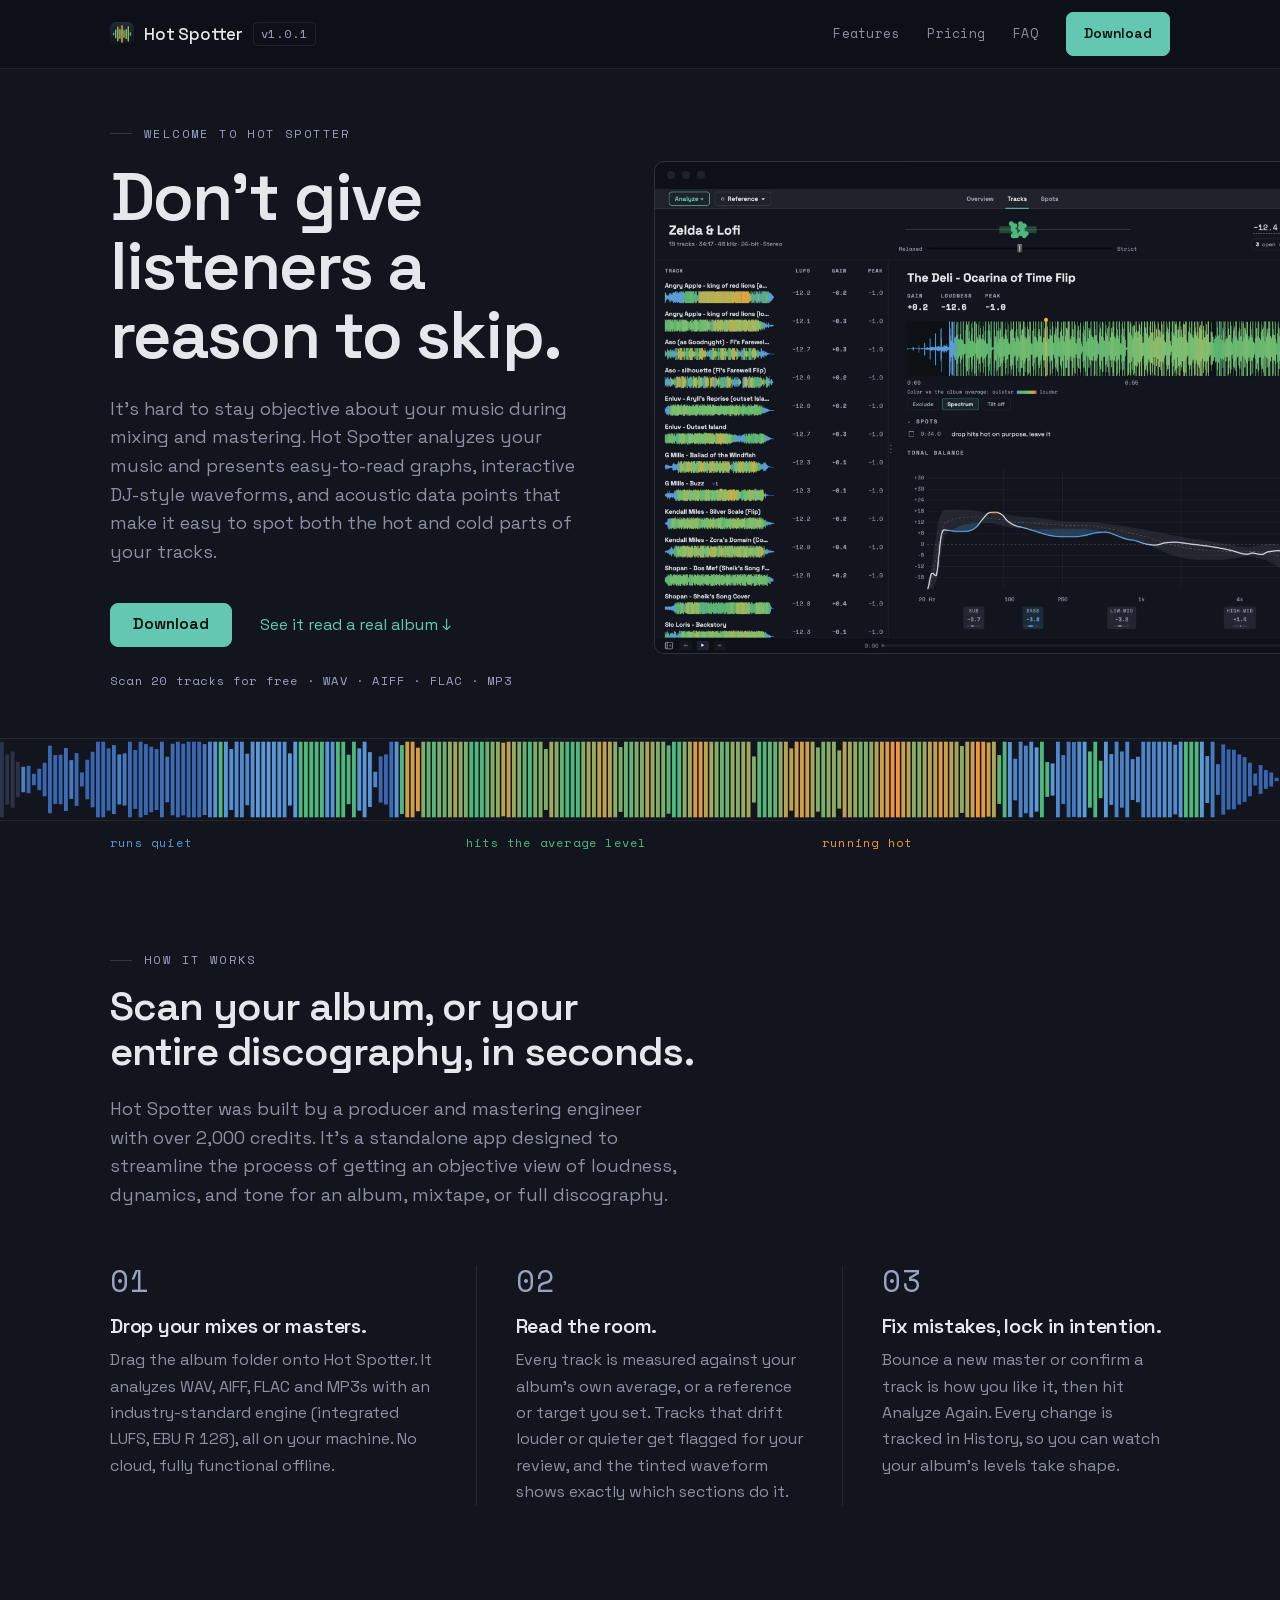
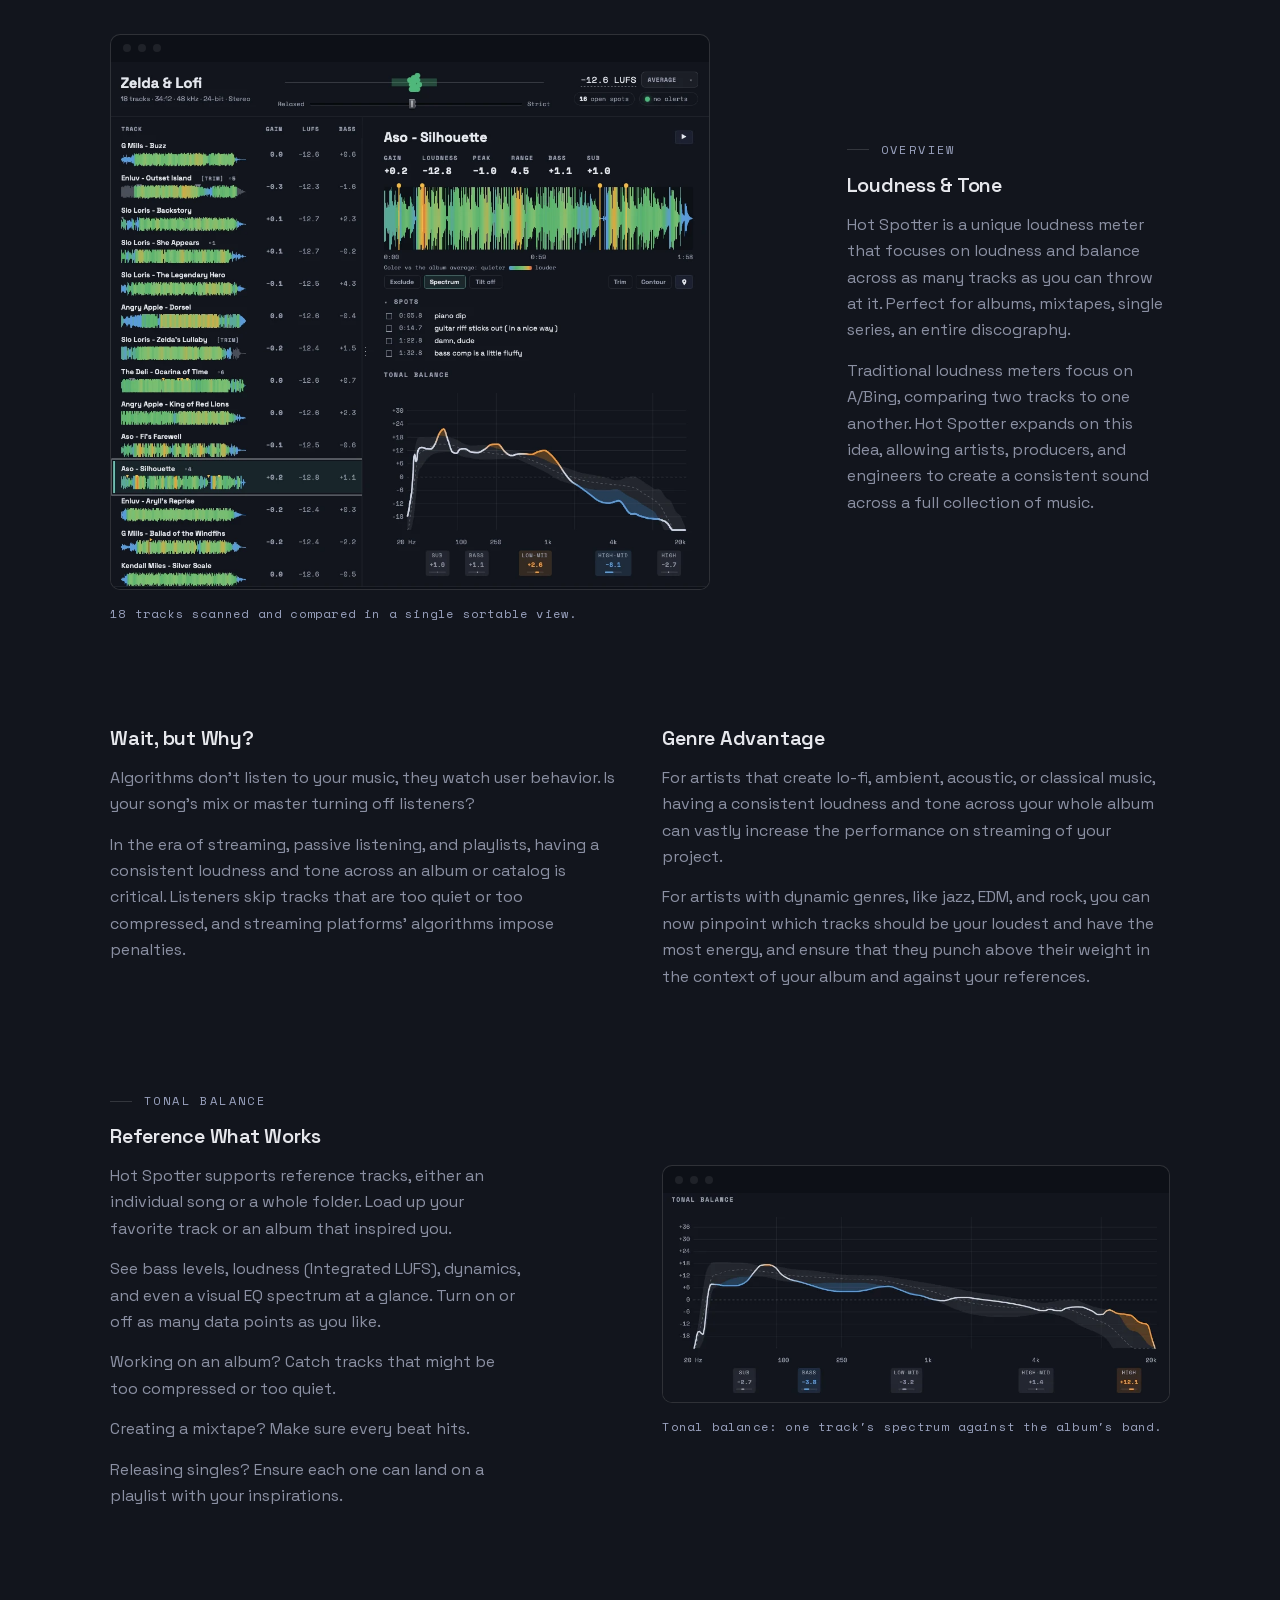
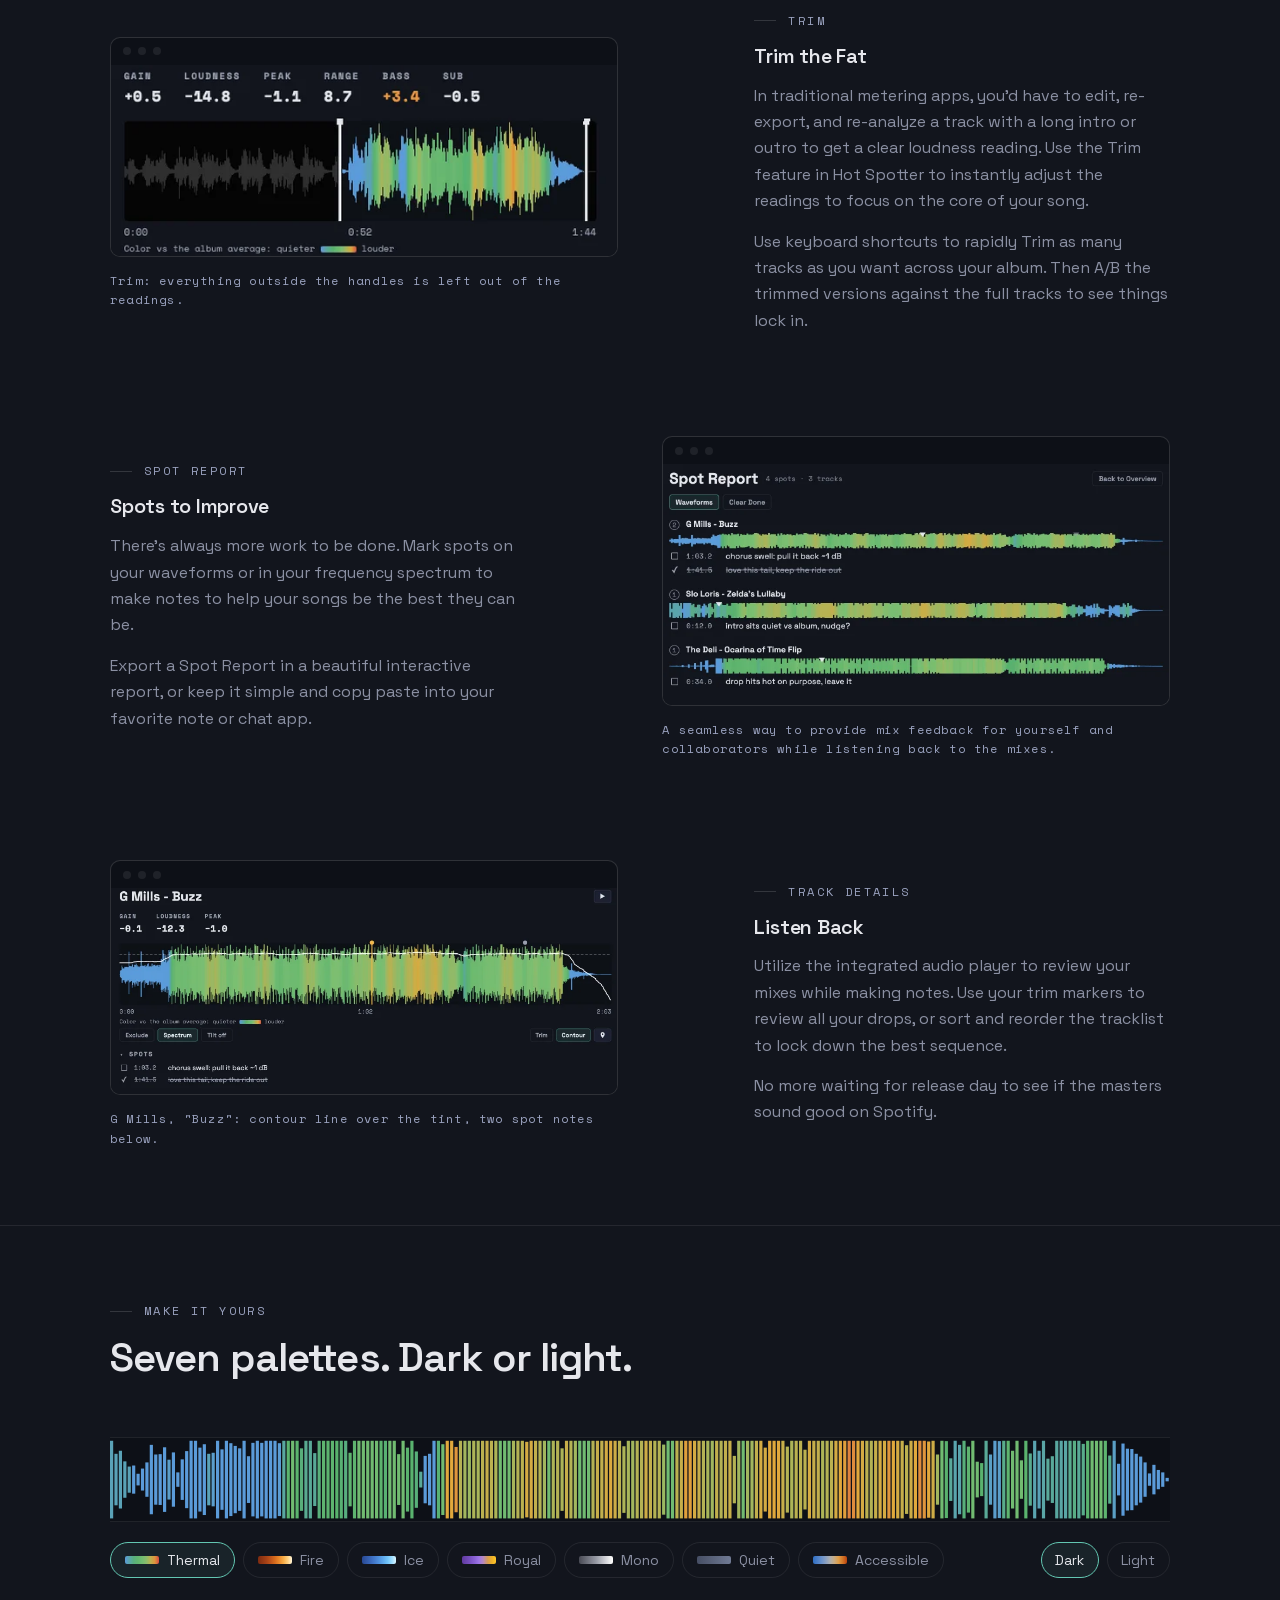
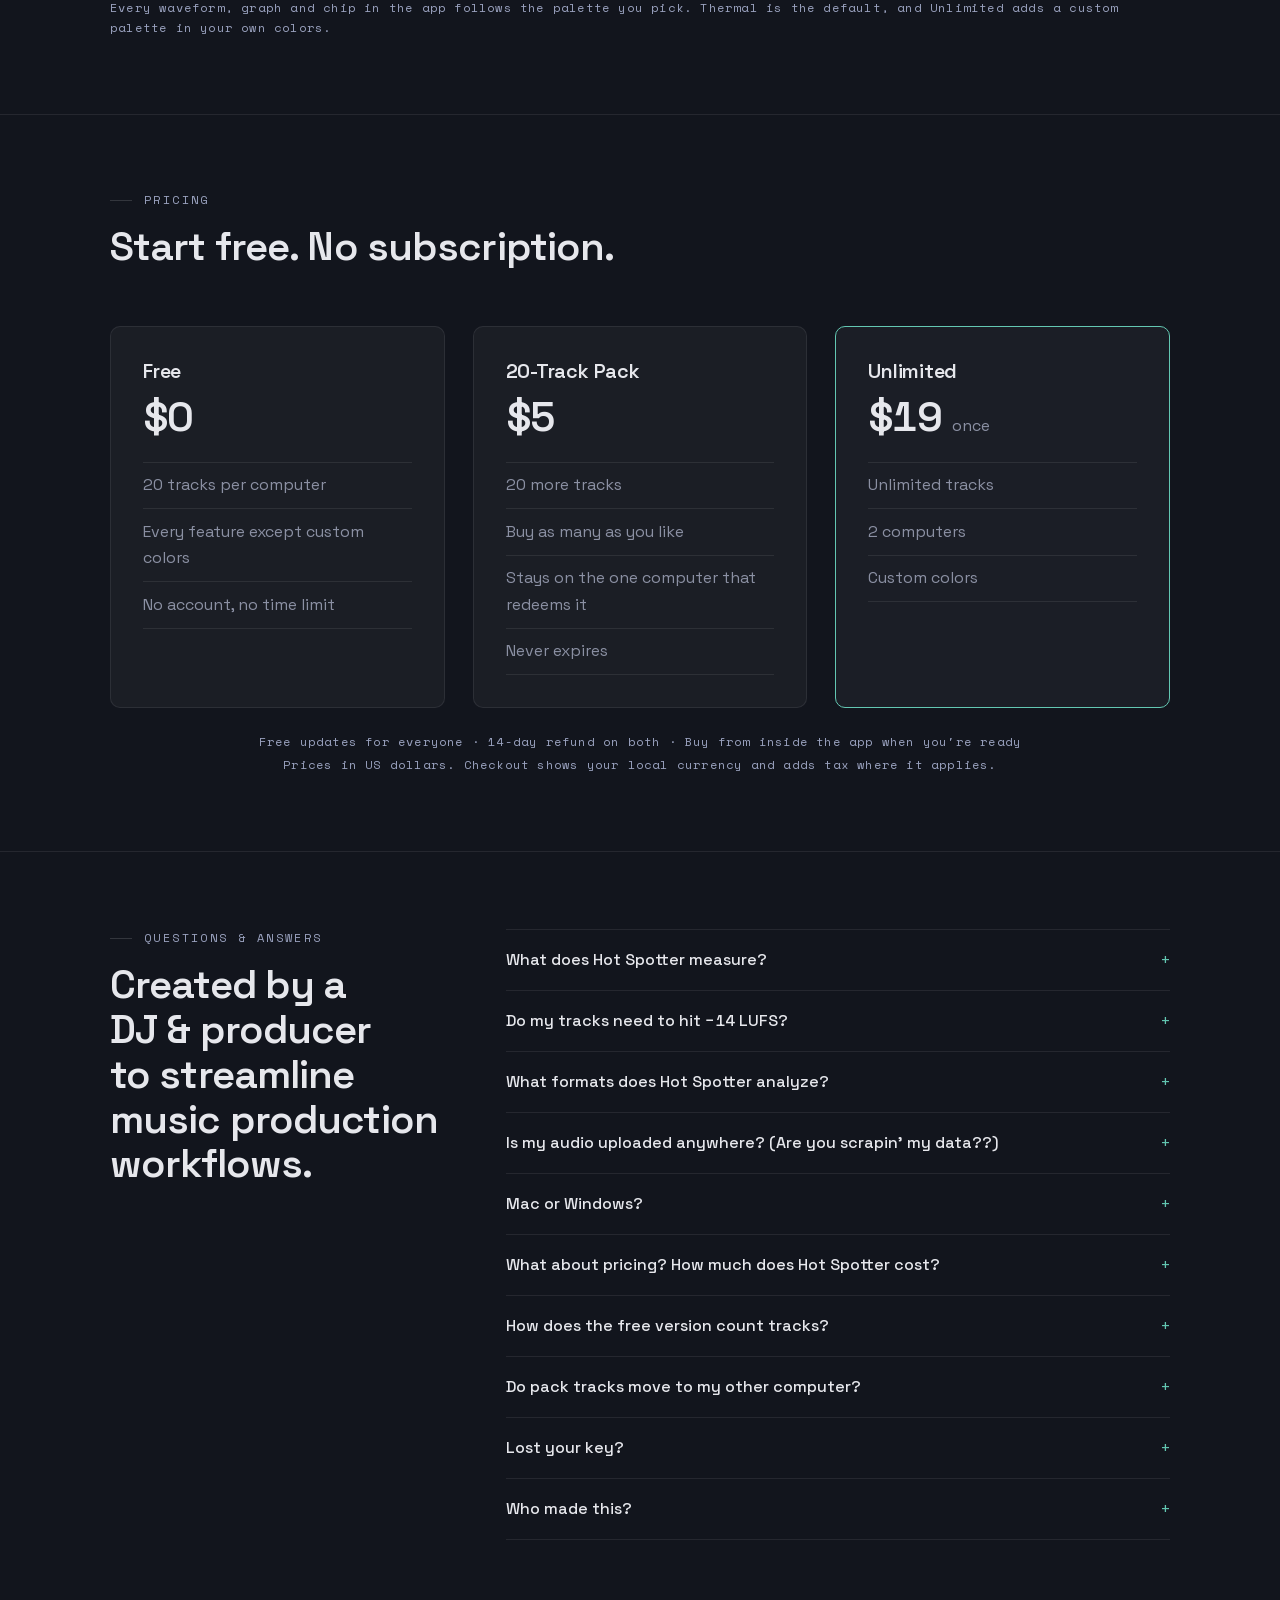
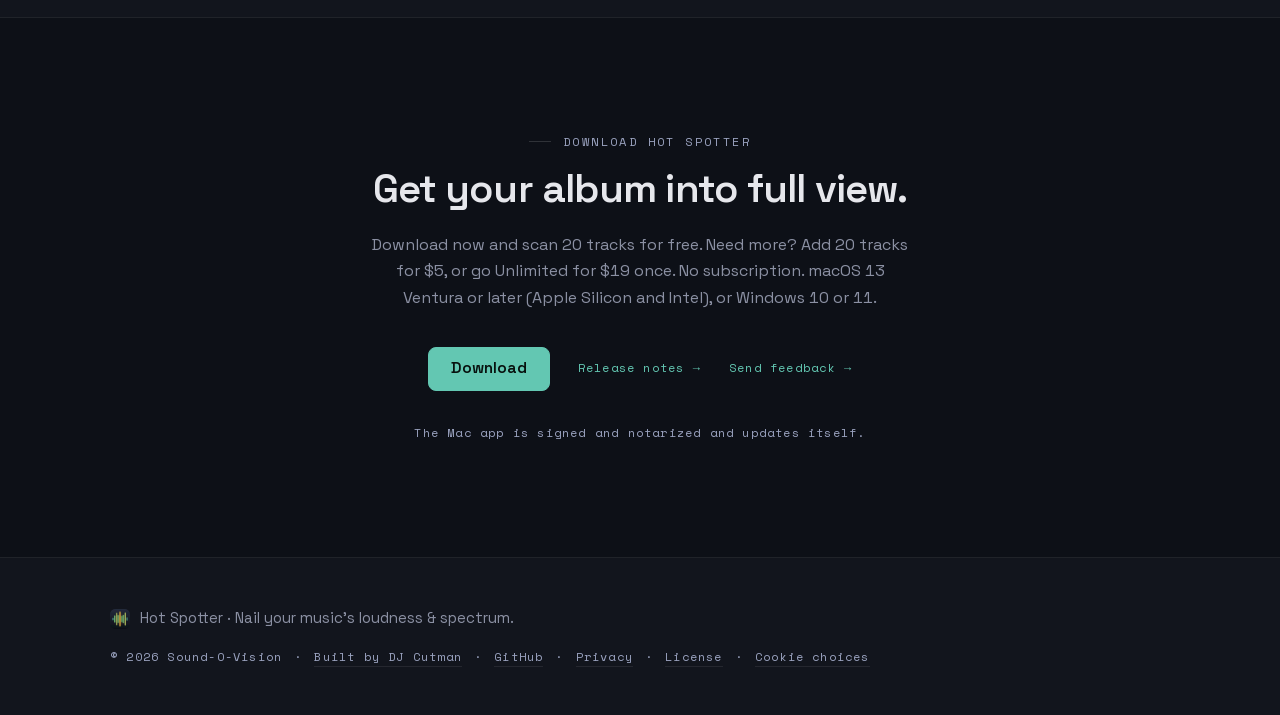
==== index.html @ 04ad0bd3 "site: 1.0.1 (download, home version, release notes, sitemap); privacy IP wording fix (from hot-spott" ====
<!doctype html>
<html lang="en">
<head>
<meta charset="utf-8">
<meta name="viewport" content="width=device-width, initial-scale=1">
<title>Hot Spotter | Album Loudness Meter for Producers (LUFS)</title>
<meta name="description" content="Don't give listeners a reason to skip. Hot Spotter is an album loudness meter for producers: spot the hot and cold parts of every track. Scan 20 tracks free.">
<link rel="canonical" href="https://hotspotter.studio/">
<meta name="theme-color" content="#12151d">
<link rel="icon" href="/favicon.ico" sizes="32x32">
<link rel="icon" type="image/png" href="img/app-icon.png">
<link rel="apple-touch-icon" href="/apple-touch-icon.png">
<meta property="og:type" content="website">
<meta property="og:site_name" content="Hot Spotter">
<meta property="og:title" content="Hot Spotter | Album Loudness Meter">
<meta property="og:description" content="Don't give listeners a reason to skip. See loudness, dynamics and tone across your whole album, and spot the hot and cold parts of every track. Scan 20 tracks for free.">
<meta property="og:url" content="https://hotspotter.studio/">
<meta property="og:image" content="https://hotspotter.studio/img/og-image.png">
<meta property="og:image:width" content="1200">
<meta property="og:image:height" content="630">
<meta property="og:image:alt" content="Hot Spotter app showing an album's loudness-tinted waveforms and per-track LUFS readings">
<meta name="twitter:card" content="summary_large_image">
<meta name="twitter:title" content="Hot Spotter | Album Loudness Meter">
<meta name="twitter:description" content="Don't give listeners a reason to skip. Spot the hot and cold parts of every track on your album. Scan 20 tracks for free.">
<link rel="preload" href="fonts/SpaceGrotesk-var.woff2" as="font" type="font/woff2" crossorigin>
<link rel="preload" href="fonts/SpaceMono-Regular.woff2" as="font" type="font/woff2" crossorigin>
<link rel="stylesheet" href="site.css">
<script type="application/ld+json">
{
  "@context": "https://schema.org",
  "@graph": [
    {
      "@type": "WebSite",
      "@id": "https://hotspotter.studio/#website",
      "url": "https://hotspotter.studio/",
      "name": "Hot Spotter",
      "inLanguage": "en",
      "publisher": {
        "@id": "https://hotspotter.studio/#org"
      }
    },
    {
      "@type": "Organization",
      "@id": "https://hotspotter.studio/#org",
      "name": "Sound-O-Vision",
      "url": "https://hotspotter.studio/",
      "logo": "https://hotspotter.studio/apple-touch-icon.png",
      "founder": {
        "@id": "https://hotspotter.studio/#djcutman"
      }
    },
    {
      "@type": "Person",
      "@id": "https://hotspotter.studio/#djcutman",
      "name": "DJ Cutman",
      "url": "https://djcutman.com",
      "sameAs": [
        "https://www.instagram.com/videogamedj/"
      ]
    },
    {
      "@type": "SoftwareApplication",
      "@id": "https://hotspotter.studio/#app",
      "name": "Hot Spotter",
      "url": "https://hotspotter.studio/",
      "description": "An album loudness meter for producers and musicians. Drop in a folder of mixes or masters and see every track's integrated LUFS, true peak, loudness range and dynamics (PSR), with loudness and tonal balance measured against the album's own average. Loudness-tinted waveforms show where a track runs hot, and timestamped mix notes keep your fixes in one place.",
      "applicationCategory": "MultimediaApplication",
      "applicationSubCategory": "Album loudness meter",
      "operatingSystem": "macOS 13 or later, Windows 10 or 11",
      "softwareVersion": "1.0.1",
      "downloadUrl": "https://hotspotter.studio/download.html",
      "releaseNotes": "https://hotspotter.studio/releases.html",
      "image": "https://hotspotter.studio/img/og-image.png",
      "screenshot": [
        "https://hotspotter.studio/img/app-track-details.webp",
        "https://hotspotter.studio/img/app-album-overview.webp"
      ],
      "featureList": [
        "Scans a whole album folder of WAV, AIFF, FLAC and MP3 files in one go",
        "Integrated LUFS, true peak (dBTP), loudness range (LRA), short-term loudness over time and dynamics (PSR) for every track",
        "Loudness and five-band tonal balance shown against the album's own average or a reference you load, or loudness against a LUFS target you set",
        "Loudness-tinted waveforms with an optional short-term loudness contour",
        "Timestamped mix notes (Spots) collected in a Spot Report you can export or copy",
        "History of every change between scans",
        "Trim long intros and outros out of the readings, then A/B the trimmed readings against the full tracks",
        "Runs on your computer: no audio uploads, no account"
      ],
      "offers": [
        {
          "@type": "Offer",
          "name": "Hot Spotter 20-Track Pack",
          "price": "5",
          "priceCurrency": "USD",
          "url": "https://hotspotter.studio/#pricing",
          "description": "20 more tracks on the one computer that redeems it. Never expires. Buy as many as you like."
        },
        {
          "@type": "Offer",
          "name": "Hot Spotter Unlimited",
          "price": "19",
          "priceCurrency": "USD",
          "url": "https://hotspotter.studio/#pricing",
          "description": "Unlimited tracks on 2 computers, plus custom colors. Pay once, no subscription."
        }
      ],
      "author": {
        "@id": "https://hotspotter.studio/#djcutman"
      },
      "publisher": {
        "@id": "https://hotspotter.studio/#org"
      }
    }
  ]
}
</script>
<!-- FAQPage: must mirror the visible #faq questions and answers word for word. Re-sync it whenever the FAQ copy changes. -->
<script type="application/ld+json">
{
  "@context": "https://schema.org",
  "@type": "FAQPage",
  "@id": "https://hotspotter.studio/#faq",
  "mainEntity": [
    {
      "@type": "Question",
      "name": "What does Hot Spotter measure?",
      "acceptedAnswer": {
        "@type": "Answer",
        "text": "Per track: integrated LUFS, true peak (dBTP), loudness range (LRA), short-term loudness over time, dynamics (PSR), and a five-band tonal balance (sub, bass, low-mid, high-mid, high). Loudness and tonal balance are shown against the album's own average. Per album: mean loudness, loudness spread, and a full change history between runs."
      }
    },
    {
      "@type": "Question",
      "name": "Do my tracks need to hit −14 LUFS?",
      "acceptedAnswer": {
        "@type": "Answer",
        "text": "Good gravy, they don't! −14 LUFS is a playback normalization number, not a mastering order. Hot Spotter shows you whether your album is consistent with itself. Does track five jump out of bounds? Is that intro too quiet, and will it get people to skip? If you do want a fixed number, click the album average and type one; it becomes your target. Or load up your favorite album or track and use it as a reference."
      }
    },
    {
      "@type": "Question",
      "name": "What formats does Hot Spotter analyze?",
      "acceptedAnswer": {
        "@type": "Answer",
        "text": "WAV, AIFF, FLAC and MP3. If a folder mixes MP3s with lossless files, Hot Spotter asks which formats to analyze, as lossy formats like MP3 can meter louder than lossless formats like WAV. If you have MP3s alongside lossless versions, no worries: a WAV+MP3 pair of the same song is detected and shown as one track."
      }
    },
    {
      "@type": "Question",
      "name": "Is my audio uploaded anywhere? (Are you scrapin' my data??)",
      "acceptedAnswer": {
        "@type": "Answer",
        "text": "Absolutely not! Hot Spotter is a native desktop app, and analysis runs on your machine. The app only goes online to check for updates, to activate or deactivate your license key, and, if you turn them on, to send anonymous usage reports. Those never include your audio, file names or measurements. See exactly what's sent."
      }
    },
    {
      "@type": "Question",
      "name": "Mac or Windows?",
      "acceptedAnswer": {
        "@type": "Answer",
        "text": "Both. Mac: macOS 13 Ventura or later (Apple Silicon and Intel). Windows: Windows 10 or 11 (64-bit)."
      }
    },
    {
      "@type": "Question",
      "name": "What about pricing? How much does Hot Spotter cost?",
      "acceptedAnswer": {
        "@type": "Answer",
        "text": "You can scan 20 tracks for free on each computer, with no account and no time limit. When you need more, buy from inside the app: a 20-Track Pack adds 20 tracks for $5, and you can buy as many as you like. Or go Unlimited for $19 once to help support development. Unlimited covers two computers and adds custom colors. No subscription: everyone gets future updates for free, and both come with a 14-day refund if Hot Spotter isn't for you. Something missing? Tell us."
      }
    },
    {
      "@type": "Question",
      "name": "How does the free version count tracks?",
      "acceptedAnswer": {
        "@type": "Answer",
        "text": "The free version analyzes 20 tracks on each computer. A track is a file name inside an album folder, counted once: re-exporting a master to the same file name is free, renaming it or moving the folder counts as new, and a WAV+MP3 pair of the same song counts once. References never count, and neither do failed or cancelled runs. Free tracks are used first, then pack tracks. Your reports and history stay readable after your tracks run out."
      }
    },
    {
      "@type": "Question",
      "name": "Do pack tracks move to my other computer?",
      "acceptedAnswer": {
        "@type": "Answer",
        "text": "No. A 20-Track Pack stays on the one computer that redeems it, and it can't be moved later. If you work on two computers, Unlimited covers both. Replacing a computer you use with Unlimited? Email me and I'll free up its spot."
      }
    },
    {
      "@type": "Question",
      "name": "Lost your key?",
      "acceptedAnswer": {
        "@type": "Answer",
        "text": "Your key is in the email Dodo Payments sent when you bought Hot Spotter, and in Dodo's customer portal. Still can't find it? Email me and I'll help."
      }
    },
    {
      "@type": "Question",
      "name": "Who made this?",
      "acceptedAnswer": {
        "@type": "Answer",
        "text": "I'm Chris, also known as DJ Cutman, a DJ and producer running my own label. I built Hot Spotter to help me get more consistent playback on streaming services, and as my friends found out about the project, they asked me to develop it into an app. Found a bug, or have a feature request? Accidentally scanned the wrong folder and used up all your free tracks? Send me an email or DM me on Instagram @VideoGameDJ."
      }
    }
  ]
}
</script>
</head>
<body>

<a class="skip-link" href="#main">Skip to content</a>

<header class="site-head">
  <div class="wrap head-in">
    <a class="wordmark" href="#main">
      <img src="img/app-icon.png" alt="" width="24" height="24" decoding="async">
      <span class="wordmark-name">Hot Spotter</span>
      <!-- version: the latest PUBLIC release (github.com/soundovision/hotspotter/releases), not the working tree; hand-synced with the schema.org softwareVersion above -->
      <span class="ver">v1.0.1</span>
    </a>
    <nav class="head-nav" aria-label="Primary">
      <a class="navlink" href="#features">Features</a>
      <a class="navlink" href="#pricing">Pricing</a>
      <a class="navlink" href="#faq">FAQ</a>
      <a class="btn btn-sm" href="download.html">Download</a>
    </nav>
  </div>
</header>

<main id="main">

  <div class="hero-wrap">
    <section class="hero wrap" aria-labelledby="hero-h">
      <div class="hero-copy">
        <p class="eyebrow rise rise-1">WELCOME TO HOT SPOTTER</p>
        <h1 id="hero-h" class="rise rise-2">Don't give listeners a reason to skip.</h1>
        <p class="lede rise rise-3">It's hard to stay objective about your music during mixing and mastering. Hot Spotter analyzes your music and presents easy-to-read graphs, interactive DJ-style waveforms, and acoustic data points that make it easy to spot both the hot and cold parts of your tracks.</p>
        <p class="cta-row rise rise-4">
          <a class="btn" href="download.html">Download</a>
          <a class="ghost" href="#features">See it read a real album ↓</a>
        </p>
        <p class="micro fine rise rise-5">Scan 20 tracks for free · WAV · AIFF · FLAC · MP3</p>
      </div>

      <figure class="frame hero-shot rise rise-shot">
        <div class="chrome" aria-hidden="true"><span></span><span></span><span></span></div>
        <a class="zoom" href="img/app-track-details.webp" target="_blank" rel="noopener" aria-label="Open full-size screenshot: Track Details"><img src="img/app-track-details.webp" srcset="img/app-track-details-1200.webp 1200w, img/app-track-details.webp 2400w" width="1053" height="930" fetchpriority="high" decoding="async" alt="Hot Spotter's Track Details view: a tracklist of 18 tinted waveforms on the left, and the focused track, &quot;Ocarina of Time Flip&quot; by The Deli, with its loudness-tinted waveform, LUFS stats and a spot note on the right."></a>
      </figure>
    </section>
  </div>

  <div class="ribbon">
    <img class="ribbon-img" src="img/heat-ribbon.svg" width="1440" height="120" loading="eager" decoding="async" alt="Real loudness-tinted waveform strip: blue where the track sits quiet, green with the album, amber where it runs hot">
    <div class="wrap ribbon-legend">
      <span class="micro tint-quiet">runs quiet</span>
      <span class="micro tint-ok">hits the average level</span>
      <span class="micro tint-loud">running hot</span>
    </div>
  </div>

  <section id="how" class="sec sec-how" aria-labelledby="how-h">
    <div class="wrap">
      <div class="sec-head">
        <p class="eyebrow">HOW IT WORKS</p>
        <h2 id="how-h">Scan your album, or your entire discography, in seconds.</h2>
        <p class="lede">Hot Spotter was built by a producer and mastering engineer with over 2,000 credits. It's a standalone app designed to streamline the process of getting an objective view of loudness, dynamics, and tone for an album, mixtape, or full discography.</p>
      </div>
      <ol class="steps">
        <li>
          <span class="num" aria-hidden="true">01</span>
          <h3>Drop your mixes or masters.</h3>
          <p>Drag the album folder onto Hot Spotter. It analyzes WAV, AIFF, FLAC and MP3s with an industry-standard engine (integrated LUFS, EBU R 128), all on your machine. No cloud, fully functional offline.</p>
        </li>
        <li>
          <span class="num" aria-hidden="true">02</span>
          <h3>Read the room.</h3>
          <p>Every track is measured against your album's own average, or a reference or target you set. Tracks that drift louder or quieter get flagged for your review, and the tinted waveform shows exactly which sections do it.</p>
        </li>
        <li>
          <span class="num" aria-hidden="true">03</span>
          <h3>Fix mistakes, lock in intention.</h3>
          <p>Bounce a new master or confirm a track is how you like it, then hit Analyze Again. Every change is tracked in History, so you can watch your album's levels take shape.</p>
        </li>
      </ol>
    </div>
  </section>

  <section id="features" class="sec sec-features" aria-labelledby="features-h">
    <div class="wrap">
      <h2 id="features-h" class="visually-hidden">Features</h2>

      <div class="rows">

        <article class="row row-wide row-ml">
          <figure class="frame media">
            <div class="chrome" aria-hidden="true"><span></span><span></span><span></span></div>
            <a class="zoom" href="img/app-tracks-tone.webp" target="_blank" rel="noopener" aria-label="Open full-size screenshot: Tracks"><img src="img/app-tracks-tone.webp" width="1053" height="930" loading="lazy" decoding="async" alt="Hot Spotter's Tracks view: 18 tracks with heat-colored waveforms beside one track's details, its notes and its tonal balance against the album."></a>
            <figcaption class="micro">18 tracks scanned and compared in a single sortable view.</figcaption>
          </figure>
          <div class="row-text">
            <p class="kicker">OVERVIEW</p>
            <h3>Loudness &amp; Tone</h3>
            <p>Hot Spotter is a unique loudness meter that focuses on loudness and balance across as many tracks as you can throw at it. Perfect for albums, mixtapes, single series, an entire discography.</p>
            <p>Traditional loudness meters focus on A/Bing, comparing two tracks to one another. Hot Spotter expands on this idea, allowing artists, producers, and engineers to create a consistent sound across a full collection of music.</p>
          </div>
        </article>

        <article class="row row-split">
          <div class="row-text">
            <h3>Wait, but Why?</h3>
            <p>Algorithms don't listen to your music, they watch user behavior. Is your song's mix or master turning off listeners?</p>
            <p>In the era of streaming, passive listening, and playlists, having a consistent loudness and tone across an album or catalog is critical. Listeners skip tracks that are too quiet or too compressed, and streaming platforms' algorithms impose penalties.</p>
          </div>
          <div class="row-text">
            <h3>Genre Advantage</h3>
            <p>For artists that create lo-fi, ambient, acoustic, or classical music, having a consistent loudness and tone across your whole album can vastly increase the performance on streaming of your project.</p>
            <p>For artists with dynamic genres, like jazz, EDM, and rock, you can now pinpoint which tracks should be your loudest and have the most energy, and ensure that they punch above their weight in the context of your album and against your references.</p>
          </div>
        </article>

        <article class="row row-mr">
          <figure class="frame media">
            <div class="chrome" aria-hidden="true"><span></span><span></span><span></span></div>
            <a class="zoom" href="img/crop-tonal.webp" target="_blank" rel="noopener" aria-label="Open full-size screenshot: tonal balance"><img src="img/crop-tonal.webp" srcset="img/crop-tonal-930.webp 930w, img/crop-tonal.webp 1860w" sizes="(max-width: 900px) calc(100vw - 2.5rem), min(45vw, 510px)" width="1860" height="770" loading="lazy" decoding="async" alt="A spectrum curve overlaid on the album's typical range band, with per-band deviation chips from sub to high."></a>
            <figcaption class="micro">Tonal balance: one track's spectrum against the album's band.</figcaption>
          </figure>
          <div class="row-text">
            <p class="kicker">TONAL BALANCE</p>
            <h3>Reference What Works</h3>
            <p>Hot Spotter supports reference tracks, either an individual song or a whole folder. Load up your favorite track or an album that inspired you.</p>
            <p>See bass levels, loudness (Integrated LUFS), dynamics, and even a visual EQ spectrum at a glance. Turn on or off as many data points as you like.</p>
            <p>Working on an album? Catch tracks that might be too compressed or too quiet.</p>
            <p>Creating a mixtape? Make sure every beat hits.</p>
            <p>Releasing singles? Ensure each one can land on a playlist with your inspirations.</p>
          </div>
        </article>

        <article class="row row-ml">
          <figure class="frame media">
            <div class="chrome" aria-hidden="true"><span></span><span></span><span></span></div>
            <a class="zoom" href="img/crop-trim.webp" target="_blank" rel="noopener" aria-label="Open full-size screenshot: Trim"><img src="img/crop-trim.webp" srcset="img/crop-trim-581.webp 581w, img/crop-trim.webp 1162w" sizes="(max-width: 900px) calc(100vw - 2.5rem), min(45vw, 510px)" width="1162" height="438" loading="lazy" decoding="async" alt="A track's waveform with white trim handles at 0:52 and near the end: the intro and outro outside them are grayed out, and the readings above (Gain +0.5, Loudness −14.8, Peak −1.1, Range 8.7, Bass +3.4, Sub −0.5) cover only the part between the handles."></a>
            <figcaption class="micro">Trim: everything outside the handles is left out of the readings.</figcaption>
          </figure>
          <div class="row-text">
            <p class="kicker">TRIM</p>
            <h3>Trim the Fat</h3>
            <p>In traditional metering apps, you'd have to edit, re-export, and re-analyze a track with a long intro or outro to get a clear loudness reading. Use the Trim feature in Hot Spotter to instantly adjust the readings to focus on the core of your song.</p>
            <p>Use keyboard shortcuts to rapidly Trim as many tracks as you want across your album. Then A/B the trimmed versions against the full tracks to see things lock in.</p>
          </div>
        </article>

        <article class="row row-mr">
          <figure class="frame media">
            <div class="chrome" aria-hidden="true"><span></span><span></span><span></span></div>
            <a class="zoom" href="img/crop-pins.webp" target="_blank" rel="noopener" aria-label="Open full-size screenshot: Spot Report"><img src="img/crop-pins.webp" srcset="img/crop-pins-800.webp 800w, img/crop-pins.webp 1600w" sizes="(max-width: 900px) calc(100vw - 2.5rem), min(45vw, 510px)" width="1600" height="760" loading="lazy" decoding="async" alt="The Spot Report view: tinted waveform strips for three tracks with timestamped notes, one checked off with a strikethrough."></a>
            <figcaption class="micro">A seamless way to provide mix feedback for yourself and collaborators while listening back to the mixes.</figcaption>
          </figure>
          <div class="row-text">
            <p class="kicker">SPOT REPORT</p>
            <h3>Spots to Improve</h3>
            <p>There's always more work to be done. Mark spots on your waveforms or in your frequency spectrum to make notes to help your songs be the best they can be.</p>
            <p>Export a Spot Report in a beautiful interactive report, or keep it simple and copy paste into your favorite note or chat app.</p>
          </div>
        </article>

        <article class="row row-ml">
          <figure class="frame media">
            <div class="chrome" aria-hidden="true"><span></span><span></span><span></span></div>
            <a class="zoom" href="img/crop-contour.webp" target="_blank" rel="noopener" aria-label="Open full-size screenshot: waveform and contour"><img src="img/crop-contour.webp" srcset="img/crop-contour-930.webp 930w, img/crop-contour.webp 1860w" sizes="(max-width: 900px) calc(100vw - 2.5rem), min(45vw, 510px)" width="1860" height="758" loading="lazy" decoding="async" alt="A loudness-tinted waveform of &quot;Buzz&quot; by G Mills with a white short-term-loudness contour line, stats row above and two spot notes below."></a>
            <figcaption class="micro">G Mills, "Buzz": contour line over the tint, two spot notes below.</figcaption>
          </figure>
          <div class="row-text">
            <p class="kicker">TRACK DETAILS</p>
            <h3>Listen Back</h3>
            <p>Utilize the integrated audio player to review your mixes while making notes. Use your trim markers to review all your drops, or sort and reorder the tracklist to lock down the best sequence.</p>
            <p>No more waiting for release day to see if the masters sound good on Spotify.</p>
          </div>
        </article>

      </div>
    </div>
  </section>

  <section id="palettes" class="sec sec-palettes" data-theme="dark" aria-labelledby="palettes-h">
    <div class="wrap">
      <div class="sec-head narrow">
        <p class="eyebrow">MAKE IT YOURS</p>
        <h2 id="palettes-h">Seven palettes. Dark or light.</h2>
      </div>

      <div class="pal-stage">
        <!-- palette-strip:start --><svg class="pal-strip" viewBox="0 0 1440 120" preserveAspectRatio="none" aria-hidden="true"><rect x="0.0" y="4.0" width="4.32" height="112.0" data-d="-2.59" style="--i:0"/><rect x="6.0" y="22.8" width="4.32" height="74.3" data-d="-2.59" style="--i:1"/><rect x="12.0" y="18.4" width="4.32" height="83.3" data-d="-2.59" style="--i:2"/><rect x="18.0" y="33.7" width="4.32" height="52.5" data-d="-2.59" style="--i:3"/><rect x="24.0" y="41.2" width="4.32" height="37.7" data-d="-2.59" style="--i:4"/><rect x="30.0" y="39.7" width="4.32" height="40.6" data-d="-4.00" style="--i:5"/><rect x="36.0" y="51.6" width="4.32" height="16.8" data-d="-4.00" style="--i:6"/><rect x="42.0" y="44.1" width="4.32" height="31.7" data-d="-4.00" style="--i:7"/><rect x="48.0" y="35.2" width="4.32" height="49.6" data-d="-4.00" style="--i:8"/><rect x="54.0" y="9.9" width="4.32" height="100.1" data-d="-4.00" style="--i:9"/><rect x="60.0" y="23.8" width="4.32" height="72.4" data-d="-4.00" style="--i:10"/><rect x="66.0" y="23.3" width="4.32" height="73.3" data-d="-4.00" style="--i:11"/><rect x="72.0" y="13.4" width="4.32" height="93.2" data-d="-3.61" style="--i:12"/><rect x="78.0" y="31.3" width="4.32" height="57.5" data-d="-2.92" style="--i:13"/><rect x="84.0" y="20.8" width="4.32" height="78.3" data-d="-4.00" style="--i:14"/><rect x="90.0" y="49.6" width="4.32" height="20.8" data-d="-4.00" style="--i:15"/><rect x="96.0" y="30.8" width="4.32" height="58.5" data-d="-4.00" style="--i:16"/><rect x="102.0" y="18.9" width="4.32" height="82.3" data-d="-4.00" style="--i:17"/><rect x="108.0" y="4.0" width="4.32" height="112.0" data-d="-4.00" style="--i:18"/><rect x="114.0" y="4.0" width="4.32" height="112.0" data-d="-4.00" style="--i:19"/><rect x="120.0" y="13.9" width="4.32" height="92.2" data-d="-4.00" style="--i:20"/><rect x="126.0" y="9.0" width="4.32" height="102.1" data-d="-3.49" style="--i:21"/><rect x="132.0" y="22.8" width="4.32" height="74.3" data-d="-2.59" style="--i:22"/><rect x="138.0" y="21.3" width="4.32" height="77.3" data-d="-2.98" style="--i:23"/><rect x="144.0" y="4.0" width="4.32" height="112.0" data-d="-3.91" style="--i:24"/><rect x="150.0" y="16.4" width="4.32" height="87.2" data-d="-4.00" style="--i:25"/><rect x="156.0" y="4.0" width="4.32" height="112.0" data-d="-4.00" style="--i:26"/><rect x="162.0" y="7.5" width="4.32" height="105.1" data-d="-4.00" style="--i:27"/><rect x="168.0" y="11.4" width="4.32" height="97.1" data-d="-4.00" style="--i:28"/><rect x="174.0" y="14.9" width="4.32" height="90.2" data-d="-4.00" style="--i:29"/><rect x="180.0" y="4.0" width="4.32" height="112.0" data-d="-3.49" style="--i:30"/><rect x="186.0" y="26.3" width="4.32" height="67.4" data-d="-3.19" style="--i:31"/><rect x="192.0" y="7.0" width="4.32" height="106.1" data-d="-3.73" style="--i:32"/><rect x="198.0" y="4.0" width="4.32" height="112.0" data-d="-4.00" style="--i:33"/><rect x="204.0" y="7.0" width="4.32" height="106.1" data-d="-4.00" style="--i:34"/><rect x="210.0" y="4.0" width="4.32" height="112.0" data-d="-4.00" style="--i:35"/><rect x="216.0" y="4.0" width="4.32" height="112.0" data-d="-4.00" style="--i:36"/><rect x="222.0" y="4.0" width="4.32" height="112.0" data-d="-4.00" style="--i:37"/><rect x="228.0" y="7.5" width="4.32" height="105.1" data-d="-3.10" style="--i:38"/><rect x="234.0" y="4.0" width="4.32" height="112.0" data-d="-2.17" style="--i:39"/><rect x="240.0" y="4.0" width="4.32" height="112.0" data-d="-1.21" style="--i:40"/><rect x="246.0" y="4.0" width="4.32" height="112.0" data-d="0.00" style="--i:41"/><rect x="252.0" y="4.0" width="4.32" height="112.0" data-d="-1.09" style="--i:42"/><rect x="258.0" y="14.9" width="4.32" height="90.2" data-d="-1.51" style="--i:43"/><rect x="264.0" y="4.0" width="4.32" height="112.0" data-d="-1.90" style="--i:44"/><rect x="270.0" y="4.0" width="4.32" height="112.0" data-d="-2.02" style="--i:45"/><rect x="276.0" y="21.8" width="4.32" height="76.3" data-d="-2.02" style="--i:46"/><rect x="282.0" y="4.0" width="4.32" height="112.0" data-d="-1.51" style="--i:47"/><rect x="288.0" y="4.0" width="4.32" height="112.0" data-d="-1.00" style="--i:48"/><rect x="294.0" y="4.0" width="4.32" height="112.0" data-d="-1.09" style="--i:49"/><rect x="300.0" y="4.0" width="4.32" height="112.0" data-d="-1.00" style="--i:50"/><rect x="306.0" y="4.0" width="4.32" height="112.0" data-d="-1.27" style="--i:51"/><rect x="312.0" y="4.0" width="4.32" height="112.0" data-d="-1.39" style="--i:52"/><rect x="318.0" y="4.0" width="4.32" height="112.0" data-d="-1.60" style="--i:53"/><rect x="324.0" y="21.3" width="4.32" height="77.3" data-d="-1.00" style="--i:54"/><rect x="330.0" y="4.0" width="4.32" height="112.0" data-d="-1.00" style="--i:55"/><rect x="336.0" y="4.0" width="4.32" height="112.0" data-d="0.00" style="--i:56"/><rect x="342.0" y="4.0" width="4.32" height="112.0" data-d="0.00" style="--i:57"/><rect x="348.0" y="4.0" width="4.32" height="112.0" data-d="0.00" style="--i:58"/><rect x="354.0" y="4.0" width="4.32" height="112.0" data-d="0.00" style="--i:59"/><rect x="360.0" y="4.0" width="4.32" height="112.0" data-d="0.00" style="--i:60"/><rect x="366.0" y="4.0" width="4.32" height="112.0" data-d="-1.09" style="--i:61"/><rect x="372.0" y="4.0" width="4.32" height="112.0" data-d="-1.39" style="--i:62"/><rect x="378.0" y="4.0" width="4.32" height="112.0" data-d="0.00" style="--i:63"/><rect x="384.0" y="4.0" width="4.32" height="112.0" data-d="0.00" style="--i:64"/><rect x="390.0" y="23.3" width="4.32" height="73.3" data-d="0.00" style="--i:65"/><rect x="396.0" y="4.0" width="4.32" height="112.0" data-d="0.00" style="--i:66"/><rect x="402.0" y="13.9" width="4.32" height="92.2" data-d="-1.21" style="--i:67"/><rect x="408.0" y="4.0" width="4.32" height="112.0" data-d="-1.27" style="--i:68"/><rect x="414.0" y="19.4" width="4.32" height="81.3" data-d="-1.51" style="--i:69"/><rect x="420.0" y="48.6" width="4.32" height="22.8" data-d="-2.02" style="--i:70"/><rect x="426.0" y="25.8" width="4.32" height="68.4" data-d="-3.91" style="--i:71"/><rect x="432.0" y="22.8" width="4.32" height="74.3" data-d="-4.00" style="--i:72"/><rect x="438.0" y="4.0" width="4.32" height="112.0" data-d="-3.79" style="--i:73"/><rect x="444.0" y="4.0" width="4.32" height="112.0" data-d="-1.39" style="--i:74"/><rect x="450.0" y="9.0" width="4.32" height="102.1" data-d="0.00" style="--i:75"/><rect x="456.0" y="4.0" width="4.32" height="112.0" data-d="2.20" style="--i:76"/><rect x="462.0" y="4.0" width="4.32" height="112.0" data-d="2.20" style="--i:77"/><rect x="468.0" y="12.9" width="4.32" height="94.2" data-d="2.40" style="--i:78"/><rect x="474.0" y="4.0" width="4.32" height="112.0" data-d="1.50" style="--i:79"/><rect x="480.0" y="4.0" width="4.32" height="112.0" data-d="1.20" style="--i:80"/><rect x="486.0" y="4.0" width="4.32" height="112.0" data-d="1.10" style="--i:81"/><rect x="492.0" y="4.0" width="4.32" height="112.0" data-d="1.39" style="--i:82"/><rect x="498.0" y="4.0" width="4.32" height="112.0" data-d="1.30" style="--i:83"/><rect x="504.0" y="4.0" width="4.32" height="112.0" data-d="1.60" style="--i:84"/><rect x="510.0" y="4.0" width="4.32" height="112.0" data-d="1.79" style="--i:85"/><rect x="516.0" y="4.0" width="4.32" height="112.0" data-d="1.60" style="--i:86"/><rect x="522.0" y="4.0" width="4.32" height="112.0" data-d="1.39" style="--i:87"/><rect x="528.0" y="4.0" width="4.32" height="112.0" data-d="0.00" style="--i:88"/><rect x="534.0" y="4.0" width="4.32" height="112.0" data-d="0.00" style="--i:89"/><rect x="540.0" y="4.0" width="4.32" height="112.0" data-d="0.00" style="--i:90"/><rect x="546.0" y="4.0" width="4.32" height="112.0" data-d="1.30" style="--i:91"/><rect x="552.0" y="4.0" width="4.32" height="112.0" data-d="1.50" style="--i:92"/><rect x="558.0" y="4.0" width="4.32" height="112.0" data-d="1.60" style="--i:93"/><rect x="564.0" y="5.5" width="4.32" height="109.0" data-d="2.00" style="--i:94"/><rect x="570.0" y="4.0" width="4.32" height="112.0" data-d="2.00" style="--i:95"/><rect x="576.0" y="4.0" width="4.32" height="112.0" data-d="1.71" style="--i:96"/><rect x="582.0" y="4.0" width="4.32" height="112.0" data-d="1.50" style="--i:97"/><rect x="588.0" y="4.0" width="4.32" height="112.0" data-d="1.20" style="--i:98"/><rect x="594.0" y="4.0" width="4.32" height="112.0" data-d="0.00" style="--i:99"/><rect x="600.0" y="4.0" width="4.32" height="112.0" data-d="1.39" style="--i:100"/><rect x="606.0" y="4.0" width="4.32" height="112.0" data-d="1.50" style="--i:101"/><rect x="612.0" y="14.9" width="4.32" height="90.2" data-d="1.39" style="--i:102"/><rect x="618.0" y="4.0" width="4.32" height="112.0" data-d="1.79" style="--i:103"/><rect x="624.0" y="4.0" width="4.32" height="112.0" data-d="1.50" style="--i:104"/><rect x="630.0" y="4.0" width="4.32" height="112.0" data-d="1.20" style="--i:105"/><rect x="636.0" y="4.0" width="4.32" height="112.0" data-d="0.00" style="--i:106"/><rect x="642.0" y="4.0" width="4.32" height="112.0" data-d="0.00" style="--i:107"/><rect x="648.0" y="4.0" width="4.32" height="112.0" data-d="0.00" style="--i:108"/><rect x="654.0" y="4.0" width="4.32" height="112.0" data-d="1.50" style="--i:109"/><rect x="660.0" y="4.0" width="4.32" height="112.0" data-d="1.79" style="--i:110"/><rect x="666.0" y="4.0" width="4.32" height="112.0" data-d="1.71" style="--i:111"/><rect x="672.0" y="4.0" width="4.32" height="112.0" data-d="2.00" style="--i:112"/><rect x="678.0" y="4.0" width="4.32" height="112.0" data-d="2.11" style="--i:113"/><rect x="684.0" y="4.0" width="4.32" height="112.0" data-d="1.90" style="--i:114"/><rect x="690.0" y="4.0" width="4.32" height="112.0" data-d="1.60" style="--i:115"/><rect x="696.0" y="11.9" width="4.32" height="96.1" data-d="1.39" style="--i:116"/><rect x="702.0" y="4.0" width="4.32" height="112.0" data-d="1.30" style="--i:117"/><rect x="708.0" y="4.0" width="4.32" height="112.0" data-d="1.20" style="--i:118"/><rect x="714.0" y="4.0" width="4.32" height="112.0" data-d="1.50" style="--i:119"/><rect x="720.0" y="4.0" width="4.32" height="112.0" data-d="1.50" style="--i:120"/><rect x="726.0" y="4.0" width="4.32" height="112.0" data-d="1.90" style="--i:121"/><rect x="732.0" y="4.0" width="4.32" height="112.0" data-d="1.71" style="--i:122"/><rect x="738.0" y="4.0" width="4.32" height="112.0" data-d="1.50" style="--i:123"/><rect x="744.0" y="4.0" width="4.32" height="112.0" data-d="1.50" style="--i:124"/><rect x="750.0" y="9.5" width="4.32" height="101.1" data-d="1.10" style="--i:125"/><rect x="756.0" y="4.0" width="4.32" height="112.0" data-d="0.00" style="--i:126"/><rect x="762.0" y="4.0" width="4.32" height="112.0" data-d="0.00" style="--i:127"/><rect x="768.0" y="4.0" width="4.32" height="112.0" data-d="1.60" style="--i:128"/><rect x="774.0" y="4.0" width="4.32" height="112.0" data-d="1.79" style="--i:129"/><rect x="780.0" y="4.0" width="4.32" height="112.0" data-d="2.30" style="--i:130"/><rect x="786.0" y="4.0" width="4.32" height="112.0" data-d="2.30" style="--i:131"/><rect x="792.0" y="4.0" width="4.32" height="112.0" data-d="2.00" style="--i:132"/><rect x="798.0" y="4.0" width="4.32" height="112.0" data-d="1.79" style="--i:133"/><rect x="804.0" y="4.0" width="4.32" height="112.0" data-d="1.50" style="--i:134"/><rect x="810.0" y="4.0" width="4.32" height="112.0" data-d="1.30" style="--i:135"/><rect x="816.0" y="4.0" width="4.32" height="112.0" data-d="1.20" style="--i:136"/><rect x="822.0" y="4.0" width="4.32" height="112.0" data-d="1.71" style="--i:137"/><rect x="828.0" y="4.0" width="4.32" height="112.0" data-d="1.50" style="--i:138"/><rect x="834.0" y="4.0" width="4.32" height="112.0" data-d="1.71" style="--i:139"/><rect x="840.0" y="4.0" width="4.32" height="112.0" data-d="1.79" style="--i:140"/><rect x="846.0" y="25.8" width="4.32" height="68.4" data-d="1.50" style="--i:141"/><rect x="852.0" y="4.0" width="4.32" height="112.0" data-d="1.20" style="--i:142"/><rect x="858.0" y="4.0" width="4.32" height="112.0" data-d="0.00" style="--i:143"/><rect x="864.0" y="4.0" width="4.32" height="112.0" data-d="1.20" style="--i:144"/><rect x="870.0" y="4.0" width="4.32" height="112.0" data-d="1.20" style="--i:145"/><rect x="876.0" y="4.0" width="4.32" height="112.0" data-d="1.71" style="--i:146"/><rect x="882.0" y="4.0" width="4.32" height="112.0" data-d="2.00" style="--i:147"/><rect x="888.0" y="13.9" width="4.32" height="92.2" data-d="2.00" style="--i:148"/><rect x="894.0" y="4.0" width="4.32" height="112.0" data-d="2.20" style="--i:149"/><rect x="900.0" y="4.0" width="4.32" height="112.0" data-d="2.20" style="--i:150"/><rect x="906.0" y="4.0" width="4.32" height="112.0" data-d="2.20" style="--i:151"/><rect x="912.0" y="4.0" width="4.32" height="112.0" data-d="1.79" style="--i:152"/><rect x="918.0" y="12.4" width="4.32" height="95.2" data-d="1.50" style="--i:153"/><rect x="924.0" y="4.0" width="4.32" height="112.0" data-d="1.39" style="--i:154"/><rect x="930.0" y="4.0" width="4.32" height="112.0" data-d="1.60" style="--i:155"/><rect x="936.0" y="4.0" width="4.32" height="112.0" data-d="1.60" style="--i:156"/><rect x="942.0" y="16.9" width="4.32" height="86.2" data-d="1.60" style="--i:157"/><rect x="948.0" y="4.0" width="4.32" height="112.0" data-d="2.00" style="--i:158"/><rect x="954.0" y="4.0" width="4.32" height="112.0" data-d="1.79" style="--i:159"/><rect x="960.0" y="4.0" width="4.32" height="112.0" data-d="1.71" style="--i:160"/><rect x="966.0" y="4.0" width="4.32" height="112.0" data-d="1.39" style="--i:161"/><rect x="972.0" y="4.0" width="4.32" height="112.0" data-d="1.50" style="--i:162"/><rect x="978.0" y="4.0" width="4.32" height="112.0" data-d="1.60" style="--i:163"/><rect x="984.0" y="4.0" width="4.32" height="112.0" data-d="2.00" style="--i:164"/><rect x="990.0" y="4.0" width="4.32" height="112.0" data-d="2.20" style="--i:165"/><rect x="996.0" y="4.0" width="4.32" height="112.0" data-d="2.30" style="--i:166"/><rect x="1002.0" y="4.0" width="4.32" height="112.0" data-d="2.60" style="--i:167"/><rect x="1008.0" y="4.0" width="4.32" height="112.0" data-d="2.50" style="--i:168"/><rect x="1014.0" y="4.0" width="4.32" height="112.0" data-d="2.20" style="--i:169"/><rect x="1020.0" y="4.0" width="4.32" height="112.0" data-d="2.00" style="--i:170"/><rect x="1026.0" y="4.0" width="4.32" height="112.0" data-d="1.60" style="--i:171"/><rect x="1032.0" y="4.0" width="4.32" height="112.0" data-d="1.50" style="--i:172"/><rect x="1038.0" y="4.0" width="4.32" height="112.0" data-d="1.79" style="--i:173"/><rect x="1044.0" y="4.0" width="4.32" height="112.0" data-d="2.00" style="--i:174"/><rect x="1050.0" y="4.0" width="4.32" height="112.0" data-d="2.00" style="--i:175"/><rect x="1056.0" y="4.0" width="4.32" height="112.0" data-d="2.40" style="--i:176"/><rect x="1062.0" y="4.0" width="4.32" height="112.0" data-d="2.20" style="--i:177"/><rect x="1068.0" y="4.0" width="4.32" height="112.0" data-d="2.00" style="--i:178"/><rect x="1074.0" y="4.0" width="4.32" height="112.0" data-d="1.79" style="--i:179"/><rect x="1080.0" y="10.4" width="4.32" height="99.1" data-d="1.60" style="--i:180"/><rect x="1086.0" y="4.0" width="4.32" height="112.0" data-d="1.90" style="--i:181"/><rect x="1092.0" y="4.0" width="4.32" height="112.0" data-d="2.20" style="--i:182"/><rect x="1098.0" y="4.0" width="4.32" height="112.0" data-d="2.50" style="--i:183"/><rect x="1104.0" y="4.0" width="4.32" height="112.0" data-d="2.40" style="--i:184"/><rect x="1110.0" y="5.0" width="4.32" height="110.0" data-d="2.20" style="--i:185"/><rect x="1116.0" y="4.0" width="4.32" height="112.0" data-d="1.90" style="--i:186"/><rect x="1122.0" y="23.8" width="4.32" height="72.4" data-d="1.20" style="--i:187"/><rect x="1128.0" y="4.0" width="4.32" height="112.0" data-d="0.00" style="--i:188"/><rect x="1134.0" y="4.5" width="4.32" height="111.0" data-d="-1.27" style="--i:189"/><rect x="1140.0" y="29.3" width="4.32" height="61.5" data-d="-2.08" style="--i:190"/><rect x="1146.0" y="4.0" width="4.32" height="112.0" data-d="-2.41" style="--i:191"/><rect x="1152.0" y="9.9" width="4.32" height="100.1" data-d="-2.41" style="--i:192"/><rect x="1158.0" y="4.0" width="4.32" height="112.0" data-d="-1.51" style="--i:193"/><rect x="1164.0" y="12.4" width="4.32" height="95.2" data-d="-1.00" style="--i:194"/><rect x="1170.0" y="4.0" width="4.32" height="112.0" data-d="0.00" style="--i:195"/><rect x="1176.0" y="34.2" width="4.32" height="51.5" data-d="0.00" style="--i:196"/><rect x="1182.0" y="36.2" width="4.32" height="47.6" data-d="-1.27" style="--i:197"/><rect x="1188.0" y="4.0" width="4.32" height="112.0" data-d="-2.02" style="--i:198"/><rect x="1194.0" y="23.8" width="4.32" height="72.4" data-d="-2.83" style="--i:199"/><rect x="1200.0" y="4.0" width="4.32" height="112.0" data-d="-2.98" style="--i:200"/><rect x="1206.0" y="4.5" width="4.32" height="111.0" data-d="-2.92" style="--i:201"/><rect x="1212.0" y="4.0" width="4.32" height="112.0" data-d="-1.81" style="--i:202"/><rect x="1218.0" y="4.0" width="4.32" height="112.0" data-d="-1.00" style="--i:203"/><rect x="1224.0" y="18.4" width="4.32" height="83.3" data-d="0.00" style="--i:204"/><rect x="1230.0" y="4.0" width="4.32" height="112.0" data-d="0.00" style="--i:205"/><rect x="1236.0" y="32.2" width="4.32" height="55.5" data-d="0.00" style="--i:206"/><rect x="1242.0" y="4.0" width="4.32" height="112.0" data-d="-1.21" style="--i:207"/><rect x="1248.0" y="22.3" width="4.32" height="75.3" data-d="-1.90" style="--i:208"/><rect x="1254.0" y="4.0" width="4.32" height="112.0" data-d="-2.47" style="--i:209"/><rect x="1260.0" y="18.4" width="4.32" height="83.3" data-d="-2.59" style="--i:210"/><rect x="1266.0" y="4.0" width="4.32" height="112.0" data-d="-2.29" style="--i:211"/><rect x="1272.0" y="29.8" width="4.32" height="60.5" data-d="-2.08" style="--i:212"/><rect x="1278.0" y="26.3" width="4.32" height="67.4" data-d="-2.08" style="--i:213"/><rect x="1284.0" y="4.0" width="4.32" height="112.0" data-d="-2.17" style="--i:214"/><rect x="1290.0" y="4.0" width="4.32" height="112.0" data-d="-2.29" style="--i:215"/><rect x="1296.0" y="4.0" width="4.32" height="112.0" data-d="-2.29" style="--i:216"/><rect x="1302.0" y="4.0" width="4.32" height="112.0" data-d="-1.90" style="--i:217"/><rect x="1308.0" y="4.0" width="4.32" height="112.0" data-d="-1.69" style="--i:218"/><rect x="1314.0" y="4.0" width="4.32" height="112.0" data-d="-2.02" style="--i:219"/><rect x="1320.0" y="8.5" width="4.32" height="103.1" data-d="-1.81" style="--i:220"/><rect x="1326.0" y="4.0" width="4.32" height="112.0" data-d="-1.27" style="--i:221"/><rect x="1332.0" y="4.0" width="4.32" height="112.0" data-d="0.00" style="--i:222"/><rect x="1338.0" y="4.0" width="4.32" height="112.0" data-d="0.00" style="--i:223"/><rect x="1344.0" y="4.0" width="4.32" height="112.0" data-d="0.00" style="--i:224"/><rect x="1350.0" y="4.0" width="4.32" height="112.0" data-d="-1.00" style="--i:225"/><rect x="1356.0" y="25.3" width="4.32" height="69.4" data-d="-1.81" style="--i:226"/><rect x="1362.0" y="4.0" width="4.32" height="112.0" data-d="-2.83" style="--i:227"/><rect x="1368.0" y="37.2" width="4.32" height="45.6" data-d="-3.31" style="--i:228"/><rect x="1374.0" y="8.0" width="4.32" height="104.1" data-d="-4.00" style="--i:229"/><rect x="1380.0" y="15.4" width="4.32" height="89.2" data-d="-4.00" style="--i:230"/><rect x="1386.0" y="15.9" width="4.32" height="88.2" data-d="-4.00" style="--i:231"/><rect x="1392.0" y="22.8" width="4.32" height="74.3" data-d="-4.00" style="--i:232"/><rect x="1398.0" y="26.8" width="4.32" height="66.4" data-d="-4.00" style="--i:233"/><rect x="1404.0" y="35.2" width="4.32" height="49.6" data-d="-4.00" style="--i:234"/><rect x="1410.0" y="51.1" width="4.32" height="17.8" data-d="-4.00" style="--i:235"/><rect x="1416.0" y="38.7" width="4.32" height="42.6" data-d="-4.00" style="--i:236"/><rect x="1422.0" y="46.1" width="4.32" height="27.8" data-d="-4.00" style="--i:237"/><rect x="1428.0" y="49.6" width="4.32" height="20.8" data-d="-4.00" style="--i:238"/><rect x="1434.0" y="57.5" width="4.32" height="5.0" data-d="-4.00" style="--i:239"/></svg><!-- palette-strip:end -->
      </div>

      <div class="pal-bar">
        <div class="pal-chips" role="group" aria-label="Waveform palette">
          <button type="button" class="pal-chip on" data-pal="thermal" aria-pressed="true"><span class="pal-sw" aria-hidden="true"></span>Thermal</button>
          <button type="button" class="pal-chip" data-pal="fire" aria-pressed="false"><span class="pal-sw" aria-hidden="true"></span>Fire</button>
          <button type="button" class="pal-chip" data-pal="ice" aria-pressed="false"><span class="pal-sw" aria-hidden="true"></span>Ice</button>
          <button type="button" class="pal-chip" data-pal="royal" aria-pressed="false"><span class="pal-sw" aria-hidden="true"></span>Royal</button>
          <button type="button" class="pal-chip" data-pal="mono" aria-pressed="false"><span class="pal-sw" aria-hidden="true"></span>Mono</button>
          <button type="button" class="pal-chip" data-pal="quiet" aria-pressed="false"><span class="pal-sw" aria-hidden="true"></span>Quiet</button>
          <button type="button" class="pal-chip" data-pal="cvd" aria-pressed="false"><span class="pal-sw" aria-hidden="true"></span>Accessible</button>
        </div>
        <div class="pal-theme" role="group" aria-label="App theme">
          <button type="button" class="pal-chip on" data-theme="dark" aria-pressed="true">Dark</button>
          <button type="button" class="pal-chip" data-theme="light" aria-pressed="false">Light</button>
        </div>
      </div>
      <p class="micro fine pal-note">Every waveform, graph and chip in the app follows the palette you pick. Thermal is the default, and Unlimited adds a custom palette in your own colors.</p>
    </div>
  </section>

  <section id="pricing" class="sec sec-pricing" aria-labelledby="pricing-h">
    <div class="wrap">
      <div class="sec-head">
        <p class="eyebrow">PRICING</p>
        <h2 id="pricing-h">Start free. No subscription.</h2>
      </div>
      <div class="tiers">
        <article class="tier">
          <h3>Free</h3>
          <p class="tier-price">$0</p>
          <ul>
            <li>20 tracks per computer</li>
            <li>Every feature except custom colors</li>
            <li>No account, no time limit</li>
          </ul>
        </article>
        <article class="tier">
          <h3>20-Track Pack</h3>
          <p class="tier-price">$5</p>
          <ul>
            <li>20 more tracks</li>
            <li>Buy as many as you like</li>
            <li>Stays on the one computer that redeems it</li>
            <li>Never expires</li>
          </ul>
        </article>
        <article class="tier tier-pick">
          <h3>Unlimited</h3>
          <p class="tier-price">$19 <span>once</span></p>
          <ul>
            <li>Unlimited tracks</li>
            <li>2 computers</li>
            <li>Custom colors</li>
          </ul>
        </article>
      </div>
      <p class="micro fine tier-note">Free updates for everyone · 14-day refund on both · Buy from inside the app when you're ready</p>
      <p class="micro fine tier-note">Prices in US dollars. Checkout shows your local currency and adds tax where it applies.</p>
    </div>
  </section>

  <section id="faq" class="sec sec-faq" aria-labelledby="faq-h">
    <div class="wrap faq-grid">
      <div class="sec-head faq-head">
        <p class="eyebrow">QUESTIONS &amp; ANSWERS</p>
        <h2 id="faq-h">Created by a DJ &amp; producer to streamline music production workflows.</h2>
      </div>
      <div class="faq-list">
        <details>
          <summary><span>What does Hot Spotter measure?</span></summary>
          <p>Per track: integrated LUFS, true peak (dBTP), loudness range (LRA), short-term loudness over time, dynamics (PSR), and a five-band tonal balance (sub, bass, low-mid, high-mid, high). Loudness and tonal balance are shown against the album's own average.</p>
          <p>Per album: mean loudness, loudness spread, and a full change history between runs.</p>
        </details>
        <details>
          <summary><span>Do my tracks need to hit −14 LUFS?</span></summary>
          <p>Good gravy, they don't!</p>
          <p>−14 LUFS is a playback normalization number, not a mastering order. Hot Spotter shows you whether your album is consistent with itself. Does track five jump out of bounds? Is that intro too quiet, and will it get people to skip?</p>
          <p>If you do want a fixed number, click the album average and type one; it becomes your target. Or load up your favorite album or track and use it as a reference.</p>
        </details>
        <details>
          <summary><span>What formats does Hot Spotter analyze?</span></summary>
          <p>WAV, AIFF, FLAC and MP3. If a folder mixes MP3s with lossless files, Hot Spotter asks which formats to analyze, as lossy formats like MP3 can meter louder than lossless formats like WAV.</p>
          <p>If you have MP3s alongside lossless versions, no worries: a WAV+MP3 pair of the same song is detected and shown as one track.</p>
        </details>
        <details>
          <summary><span>Is my audio uploaded anywhere? (Are you scrapin' my data??)</span></summary>
          <p>Absolutely not! Hot Spotter is a native desktop app, and analysis runs on your machine. The app only goes online to check for updates, to activate or deactivate your license key, and, if you turn them on, to send anonymous usage reports. Those never include your audio, file names or measurements. <a href="privacy.html#usage">See exactly what's sent</a>.</p>
        </details>
        <details>
          <summary><span>Mac or Windows?</span></summary>
          <p>Both. Mac: macOS 13 Ventura or later (Apple Silicon and Intel). Windows: Windows 10 or 11 (64-bit).</p>
        </details>
        <details>
          <summary><span>What about pricing? How much does Hot Spotter cost?</span></summary>
          <p>You can scan 20 tracks for free on each computer, with no account and no time limit. When you need more, buy from inside the app: a 20-Track Pack adds 20 tracks for $5, and you can buy as many as you like. Or go Unlimited for $19 once to help support development.</p>
          <p>Unlimited covers two computers and adds custom colors. No subscription: everyone gets future updates for free, and both come with a 14-day refund if Hot Spotter isn't for you. Something missing? <a href="mailto:support@hotspotter.studio">Tell us</a>.</p>
        </details>
        <details id="free-tracks">
          <summary><span>How does the free version count tracks?</span></summary>
          <p>The free version analyzes 20 tracks on each computer. A track is a file name inside an album folder, counted once: re-exporting a master to the same file name is free, renaming it or moving the folder counts as new, and a WAV+MP3 pair of the same song counts once.</p>
          <p>References never count, and neither do failed or cancelled runs. Free tracks are used first, then pack tracks. Your reports and history stay readable after your tracks run out.</p>
        </details>
        <details>
          <summary><span>Do pack tracks move to my other computer?</span></summary>
          <p>No. A 20-Track Pack stays on the one computer that redeems it, and it can't be moved later. If you work on two computers, Unlimited covers both.</p>
          <p>Replacing a computer you use with Unlimited? <a href="mailto:support@hotspotter.studio">Email me</a> and I'll free up its spot.</p>
        </details>
        <details>
          <summary><span>Lost your key?</span></summary>
          <p>Your key is in the email Dodo Payments sent when you bought Hot Spotter, and in Dodo's customer portal. Still can't find it? <a href="mailto:support@hotspotter.studio">Email me</a> and I'll help.</p>
        </details>
        <details>
          <summary><span>Who made this?</span></summary>
          <p>I'm Chris, also known as DJ Cutman, a DJ and producer running my own label. I built Hot Spotter to help me get more consistent playback on streaming services, and as my friends found out about the project, they asked me to develop it into an app.</p>
          <p>Found a bug, or have a feature request? Accidentally scanned the wrong folder and used up all your free tracks? Send me an <a href="mailto:support@hotspotter.studio">email</a> or DM me on Instagram <a href="https://www.instagram.com/videogamedj/">@VideoGameDJ</a>.</p>
        </details>
      </div>
    </div>
  </section>

  <section id="download" class="sec sec-download" aria-labelledby="download-h">
    <div class="wrap">
      <p class="eyebrow">DOWNLOAD HOT SPOTTER</p>
      <h2 id="download-h">Get your album into full view.</h2>
      <p class="dl-line">Download now and scan 20 tracks for free. Need more? Add 20 tracks for $5, or go Unlimited for $19 once. No subscription. macOS 13 Ventura or later (Apple Silicon and Intel), or Windows 10 or 11.</p>
      <p class="cta-row">
        <a class="btn" href="download.html">Download</a>
        <a class="ghost micro" href="releases.html">Release notes →</a>
        <a class="ghost micro" href="mailto:support@hotspotter.studio">Send feedback →</a>
      </p>
      <p class="micro fine">The Mac app is signed and notarized and updates itself.</p>
    </div>
  </section>

</main>

<footer class="site-foot">
  <div class="wrap foot-in">
    <p class="foot-mark">
      <img src="img/app-icon.png" alt="" width="20" height="20" loading="lazy" decoding="async">
    Hot Spotter · Nail your music's loudness &amp; spectrum.</p>
    <p class="micro foot-meta">
      <span>© 2026 Sound-O-Vision</span>
      <span aria-hidden="true">·</span>
      <a href="https://djcutman.com" rel="noopener">Built by DJ Cutman</a>
      <span aria-hidden="true">·</span>
      <a href="https://github.com/soundovision/hotspotter" rel="noopener">GitHub</a>
      <span aria-hidden="true">·</span>
      <a href="privacy.html">Privacy</a>
      <span aria-hidden="true">·</span>
      <a href="eula.html">License</a>
    </p>
  </div>
</footer>

<script defer src="analytics.js"></script>
<script>
// A link to a FAQ entry (e.g. #free-tracks) opens that answer.
(function () {
  function openHash() {
    var el = location.hash.length > 1 && document.getElementById(location.hash.slice(1));
    if (el && el.tagName === "DETAILS") el.open = true;
  }
  openHash();
  window.addEventListener("hashchange", openHash);
})();

// Screenshots open in a lightbox: the X, Esc or a click outside the image
// closes it. Without JS (or with ⌘/Ctrl-click) the links open the image.
(function () {
  var links = document.querySelectorAll("a.zoom");
  if (!links.length || !window.HTMLDialogElement) return;
  var box = document.createElement("dialog");
  box.className = "lightbox";
  box.innerHTML = '<button type="button" class="lightbox-close" aria-label="Close">' +
    '<svg width="18" height="18" viewBox="0 0 18 18" aria-hidden="true"><path d="M3 3l12 12M15 3L3 15" stroke="currentColor" stroke-width="2" stroke-linecap="round"/></svg>' +
    '</button><img alt="">';
  document.body.appendChild(box);
  var img = box.querySelector("img");
  box.querySelector(".lightbox-close").addEventListener("click", function () { box.close(); });
  box.addEventListener("click", function (e) { if (e.target === box) box.close(); });
  Array.prototype.forEach.call(links, function (a) {
    a.addEventListener("click", function (e) {
      if (e.metaKey || e.ctrlKey || e.shiftKey || e.altKey || e.button !== 0) return;
      e.preventDefault();
      var thumb = a.querySelector("img");
      img.src = a.getAttribute("href");
      img.alt = thumb ? thumb.alt : "";
      box.setAttribute("aria-label", (a.getAttribute("aria-label") || "Screenshot").replace(/^Open full-size screenshot: /, ""));
      box.showModal();
    });
  });
})();

// "Make it yours": the palette strip. palRamp is copied verbatim from
// ui/report.js so the site tints exactly like the app.
(function () {
  var sec = document.getElementById("palettes");
  if (!sec) return;
  function palRamp(dev, pal, light) {
    var stops, dim = 1;
    if (pal === 'fire') stops = [[-3.2,[124,42,16]],[-1.2,[178,72,24]],[0.4,[228,120,30]],[2,[255,190,84]],[3.2,[255,244,214]]];
    else if (pal === 'ice') stops = [[-3.2,[40,72,148]],[-1.2,[62,112,196]],[0.4,[84,156,230]],[2,[122,208,255]],[3.2,[218,244,255]]];
    else if (pal === 'royal' || pal === 'purple') stops = [[-3.2,[96,58,160]],[-1.2,[128,88,204]],[0.4,[168,128,240]],[2,[226,164,38]],[3.2,[255,198,42]]];
    else if (pal === 'mono') stops = light
      ? [[-3.2,[204,201,193]],[0,[120,117,110]],[3.2,[22,21,18]]]
      : [[-3.2,[72,74,84]],[0,[150,153,164]],[3.2,[255,255,255]]];
    else if (pal === 'quiet') stops = light
      ? [[-3.2,[140,146,164]],[3.2,[102,109,127]]]
      : [[-3.2,[70,78,100]],[3.2,[112,122,148]]];
    else if (pal === 'cvd') { stops = [[-3.2,[47,111,196]],[-1.2,[118,152,203]],[0.3,[186,180,168]],[1.8,[228,155,58]],[3.2,[186,66,14]]]; dim = light ? 0.88 : 1; }
    else { stops = [[-3.2,[91,155,217]],[-1.3,[88,178,110]],[0.6,[124,191,114]],[2.2,[224,168,60]],[3.2,[216,75,64]]]; dim = light ? 0.88 : 1; }
    var v = Math.max(-3.2, Math.min(3.2, dev));
    var a = stops[0], b = stops[stops.length - 1];
    for (var i = 0; i < stops.length - 1; i++) {
      if (v >= stops[i][0] && v <= stops[i + 1][0]) { a = stops[i]; b = stops[i + 1]; break; }
    }
    var t = (v - a[0]) / (b[0] - a[0] || 1);
    var c = [0, 1, 2].map(function (k) { return Math.round((a[1][k] + (b[1][k] - a[1][k]) * t) * dim); });
    return 'rgb(' + c[0] + ',' + c[1] + ',' + c[2] + ')';
  }

  var stage = sec.querySelector(".pal-stage");
  var strip = sec.querySelector(".pal-strip");
  var bars = strip ? Array.prototype.slice.call(strip.querySelectorAll("rect[data-d]")) : [];
  var chips = Array.prototype.slice.call(sec.querySelectorAll(".pal-chip[data-pal]"));
  var themes = Array.prototype.slice.call(sec.querySelectorAll(".pal-chip[data-theme]"));
  var order = chips.map(function (c) { return c.dataset.pal; });
  var pal = "thermal", light = false, timer = null;
  var reduce = window.matchMedia && window.matchMedia("(prefers-reduced-motion: reduce)").matches;

  function mark(list, key, val) {
    list.forEach(function (b) {
      var on = b.dataset[key] === val;
      b.classList.toggle("on", on);
      b.setAttribute("aria-pressed", on ? "true" : "false");
    });
  }
  function paint() {
    bars.forEach(function (r) { r.style.fill = palRamp(parseFloat(r.dataset.d), pal, light); });
    chips.forEach(function (c) {
      var s = [];
      for (var i = 0; i <= 8; i++) s.push(palRamp(-3.2 + i * 0.8, c.dataset.pal, light));
      c.querySelector(".pal-sw").style.background = "linear-gradient(90deg," + s.join(",") + ")";
    });
    sec.setAttribute("data-theme", light ? "light" : "dark");
    mark(chips, "pal", pal);
    mark(themes, "theme", light ? "light" : "dark");
  }
  function stopAuto() { if (timer) { clearInterval(timer); timer = null; } }
  function startAuto() {
    // Walk every palette once, ~2.5s each, then rest on the default.
    var i = 0;
    timer = setInterval(function () {
      i++;
      pal = order[i % order.length];
      paint();
      if (i >= order.length) stopAuto();
    }, 2500);
  }

  chips.forEach(function (c) {
    c.addEventListener("click", function () { stopAuto(); pal = c.dataset.pal; paint(); });
  });
  themes.forEach(function (b) {
    b.addEventListener("click", function () { stopAuto(); light = b.dataset.theme === "light"; paint(); });
  });

  paint();
  function reveal() {
    strip.classList.add("drawn");
    if (!reduce) setTimeout(startAuto, 1200);
  }
  if (!strip) return;
  if (reduce || !("IntersectionObserver" in window)) { reveal(); return; }
  var io = new IntersectionObserver(function (entries) {
    if (entries.some(function (e) { return e.isIntersecting; })) { io.disconnect(); reveal(); }
  }, { threshold: 0.5 });
  io.observe(stage);
})();
</script>

</body>
</html>
---- site.css ----
/* ==========================================================================
   Hot Spotter — marketing site
   "the instrument, not the brochure": the app's own report surface.
   ========================================================================== */

/* --- Tokens (from ui/app.css) --------------------------------------------- */
:root {
  --bg:      #12151d;
  --strip:   #0d1017;
  --pop:     #1b2030;
  --panel:   rgba(255,255,255,.04);
  --fg:      #e6e7ec;
  --fg2:     #8b90a3;
  --faint:   #9aa2bf;
  --line:    rgba(255,255,255,.08);
  --divider: rgba(255,255,255,.14);
  --acc:     #63c7b2;
  --acc-ink: #08120f;
  --loud:    #f0973c;
  --quiet:   #5b9bd9;
  --ok:      #4db87b;
  --danger:  #d84b40;

  --sans: "Space Grotesk", ui-sans-serif, system-ui, sans-serif;
  --mono: "Space Mono", ui-monospace, SFMono-Regular, Menlo, monospace;

  --wrap: 1140px;
  --gutter: clamp(1.25rem, 4vw, 2.5rem);
  --radius: 10px;
  --head-h: 4.25rem;

  --ease: cubic-bezier(.22, 1, .36, 1); /* ease-out-quint */
}

/* --- Fonts ---------------------------------------------------------------- */
@font-face {
  font-family: "Space Grotesk";
  src: url("fonts/SpaceGrotesk-var.woff2") format("woff2");
  font-weight: 300 700;
  font-style: normal;
  font-display: swap;
}
@font-face {
  font-family: "Space Mono";
  src: url("fonts/SpaceMono-Regular.woff2") format("woff2");
  font-weight: 400;
  font-style: normal;
  font-display: swap;
}

/* --- Base ----------------------------------------------------------------- */
*, *::before, *::after { box-sizing: border-box; }

html {
  color-scheme: dark;
  background: var(--bg);
  -webkit-text-size-adjust: 100%;
}

body {
  margin: 0;
  background: var(--bg);
  color: var(--fg2);
  font-family: var(--sans);
  font-size: 1rem;
  line-height: 1.65;
  font-weight: 400;
  font-variant-numeric: tabular-nums;
  -webkit-font-smoothing: antialiased;
  text-rendering: optimizeLegibility;
}

img { max-width: 100%; }

h1, h2, h3 {
  color: var(--fg);
  font-weight: 600;
  margin: 0;
  text-wrap: balance;
}
h1 { font-size: clamp(2.4rem, 6vw, 4.2rem); line-height: 1.03; letter-spacing: -.028em; }
h2 { font-size: clamp(1.75rem, 3.2vw, 2.5rem); line-height: 1.12; letter-spacing: -.022em; }
h3 { font-size: clamp(1.15rem, 1.55vw, 1.45rem); line-height: 1.25; letter-spacing: -.012em; }
p  { margin: 0; }

a { color: var(--acc); }

::selection { background: var(--acc); color: var(--acc-ink); }

/* --- Typographic primitives ----------------------------------------------- */
.micro {
  font-family: var(--mono);
  font-size: .75rem;
  line-height: 1.6;
  letter-spacing: .1em;
}

.eyebrow,
.kicker {
  font-family: var(--mono);
  font-size: .75rem;
  line-height: 1.5;
  letter-spacing: .2em;
  color: var(--faint);
}
.eyebrow::before,
.kicker::before {
  content: "";
  display: inline-block;
  width: 22px;
  height: 1px;
  background: var(--divider);
  vertical-align: .3em;
  margin-right: .75rem;
}

.lede {
  max-width: 52ch;
  font-size: clamp(1.05rem, 1.4vw, 1.2rem);
  line-height: 1.6;
}

.fine { color: var(--faint); }

.visually-hidden {
  position: absolute;
  width: 1px;
  height: 1px;
  margin: -1px;
  padding: 0;
  overflow: hidden;
  clip: rect(0 0 0 0);
  white-space: nowrap;
  border: 0;
}

/* --- Layout --------------------------------------------------------------- */
.wrap {
  max-width: var(--wrap);
  margin-inline: auto;
  padding-inline: var(--gutter);
}

.sec { padding-block: clamp(3rem, 6vw, 5rem); }
section[id], details[id], #main, .legal h2[id] { scroll-margin-top: calc(var(--head-h) + 1rem); }

/* --- Skip link ------------------------------------------------------------ */
.skip-link {
  position: absolute;
  left: -9999px;
  top: 0;
  z-index: 50;
  background: var(--acc);
  color: var(--acc-ink);
  font-family: var(--mono);
  font-size: .8rem;
  padding: .75rem 1rem;
  border-radius: 0 0 6px 0;
  text-decoration: none;
}
.skip-link:focus { left: 0; }

/* --- Focus ---------------------------------------------------------------- */
:focus-visible {
  outline: 2px solid var(--acc);
  outline-offset: 2px;
  border-radius: 3px;
}

/* --- Buttons & links ------------------------------------------------------ */
.btn {
  display: inline-flex;
  align-items: center;
  justify-content: center;
  min-height: 44px;
  padding: 0 1.4rem;
  border: 1px solid var(--acc);
  border-radius: 8px;
  background: var(--acc);
  color: var(--acc-ink);
  font-family: var(--sans);
  font-size: .975rem;
  font-weight: 600;
  letter-spacing: -.005em;
  text-decoration: none;
}
.btn:hover {
  background: color-mix(in srgb, var(--acc) 84%, #fff);
  border-color: color-mix(in srgb, var(--acc) 84%, #fff);
}
.btn-sm {
  padding: 0 1.05rem;
  font-size: .875rem;
  border-radius: 7px;
}

.ghost {
  display: inline-flex;
  align-items: center;
  min-height: 44px;
  color: var(--acc);
  text-decoration: none;
  border-bottom: 1px solid transparent;
  line-height: 1.2;
}
.ghost:hover { border-bottom-color: var(--acc); }

.cta-row {
  display: flex;
  flex-wrap: wrap;
  align-items: center;
  gap: 1rem 1.75rem;
}

/* --- Header --------------------------------------------------------------- */
.site-head {
  position: sticky;
  top: 0;
  z-index: 20;
  background: var(--strip);
  border-bottom: 1px solid var(--line);
}
.head-in {
  min-height: var(--head-h);
  display: flex;
  align-items: center;
  justify-content: space-between;
  gap: 1.5rem;
}
.wordmark {
  display: inline-flex;
  align-items: center;
  gap: .625rem;
  min-height: 44px;
  color: var(--fg);
  text-decoration: none;
}
.wordmark img { display: block; border-radius: 6px; }
.wordmark-name {
  font-weight: 500;
  font-size: 1.0625rem;
  letter-spacing: -.01em;
  white-space: nowrap;
}
.ver {
  font-family: var(--mono);
  font-size: .75rem;
  letter-spacing: .08em;
  color: var(--faint);
  padding: .1rem .4rem;
  border: 1px solid var(--line);
  border-radius: 4px;
}
.head-nav {
  display: flex;
  align-items: center;
  gap: 1.75rem;
}
.navlink {
  display: inline-flex;
  align-items: center;
  min-height: 44px;
  font-family: var(--mono);
  font-size: .8125rem;
  letter-spacing: .02em;
  color: var(--fg2);
  text-decoration: none;
}
.navlink:hover { color: var(--fg); }

/* --- Window-frame figures -------------------------------------------------- */
.frame { margin: 0; }
.frame .chrome {
  display: flex;
  align-items: center;
  gap: 7px;
  height: 28px;
  padding-inline: 12px;
  background: var(--strip);
  border: 1px solid var(--divider);
  border-bottom: 0;
  border-radius: var(--radius) var(--radius) 0 0;
}
.frame .chrome span {
  width: 8px;
  height: 8px;
  border-radius: 50%;
  background: var(--line);
}
.frame img {
  display: block;
  width: 100%;
  height: auto;
  border: 1px solid var(--divider);
  border-top: 0;
  border-radius: 0 0 var(--radius) var(--radius);
  background: var(--strip);
}
.frame .zoom { display: block; cursor: zoom-in; }
.frame figcaption {
  color: var(--faint);
  margin-top: .875rem;
}

/* --- Screenshot lightbox (built by the script in index.html) --------------- */
.lightbox {
  position: fixed;
  inset: 0;
  width: 100%;
  height: 100%;
  max-width: none;
  max-height: none;
  margin: 0;
  padding: 0;
  border: 0;
  background: transparent;
}
.lightbox[open] { display: grid; place-items: center; }
.lightbox::backdrop { background: rgba(8, 10, 15, .9); }
html:has(.lightbox[open]) { overflow: hidden; }
.lightbox img {
  display: block;
  max-width: calc(100vw - 2 * var(--gutter));
  max-height: calc(100vh - 7rem);
  max-height: calc(100dvh - 7rem);
  width: auto;
  height: auto;
  border: 1px solid var(--divider);
  border-radius: var(--radius);
  background: var(--strip);
}
.lightbox-close {
  position: fixed;
  top: 1rem;
  right: 1rem;
  display: grid;
  place-items: center;
  width: 2.75rem;
  height: 2.75rem;
  padding: 0;
  border: 1px solid var(--divider);
  border-radius: 50%;
  background: var(--pop);
  color: var(--fg);
  cursor: pointer;
}
.lightbox-close:hover { border-color: var(--acc); color: var(--acc); }
.lightbox-close:focus-visible { border-radius: 50%; }

/* --- Hero ------------------------------------------------------------------ */
.hero-wrap {
  overflow-x: hidden;
  overflow-x: clip;
}
.hero {
  display: grid;
  grid-template-columns: minmax(0, 30rem) minmax(0, 1fr);
  align-items: center;
  gap: clamp(2rem, 5vw, 4rem);
  padding-block: clamp(2rem, 4.5vw, 3.5rem) clamp(1.75rem, 4vw, 3rem) ;
}
.hero-copy > * + * { margin-top: 1.5rem; }
.hero-copy .eyebrow + h1 { margin-top: 1.25rem; }
.hero-copy .cta-row { margin-top: 2.25rem; }
.hero-copy .fine { margin-top: 1.5rem; }

.hero-shot {
  justify-self: start;
  width: 56vw;
  max-width: 1200px;
}

/* --- Heat ribbon ----------------------------------------------------------- */
.ribbon { padding-bottom: 1rem; }
.ribbon-img {
  display: block;
  width: 100%;
  height: clamp(72px, 6.5vw, 96px);
  border-top: 1px solid var(--line);
  border-bottom: 1px solid var(--line);
}
.ribbon-legend {
  display: grid;
  grid-template-columns: repeat(3, 1fr);
  gap: .5rem;
  padding-top: .75rem;
}
.tint-quiet { color: var(--quiet); }
.tint-ok    { color: var(--ok); }
.tint-loud  { color: var(--loud); }

/* --- Section heads --------------------------------------------------------- */
.sec-head { margin-bottom: clamp(2.25rem, 4.5vw, 3.5rem); }
.sec-head .eyebrow + h2 { margin-top: 1rem; }
.sec-head.narrow h2 { max-width: 26ch; }
.sec-head h2 + .lede { margin-top: 1.25rem; }

/* --- How it works ---------------------------------------------------------- */
.sec-how { padding-block: clamp(3.5rem, 6.5vw, 5.5rem) clamp(2rem, 4vw, 3.25rem); }
.steps {
  list-style: none;
  margin: 0;
  padding: 0;
  display: grid;
  grid-template-columns: repeat(3, 1fr);
  column-gap: clamp(1.5rem, 3vw, 2.75rem);
}
.steps li + li {
  border-left: 1px solid var(--line);
  padding-left: clamp(1.5rem, 3vw, 2.75rem);
}
.steps .num {
  display: block;
  font-family: var(--mono);
  font-size: clamp(1.5rem, 2.4vw, 2rem);
  line-height: 1;
  letter-spacing: .04em;
  color: var(--faint);
}
.steps h3 { margin: 1.125rem 0 .5rem; }
.steps p { max-width: 34ch; }

/* --- Feature tour ---------------------------------------------------------- */
.row {
  display: grid;
  grid-template-columns: repeat(12, 1fr);
  column-gap: clamp(1.5rem, 3.5vw, 3.25rem);
  align-items: center;
}
.row + .row { margin-top: clamp(4rem, 8vw, 7rem); }
/* both children share one grid row — otherwise a media-right row auto-places
   the text onto a second row. */
.row > .media,
.row > .row-text { grid-row: 1; }

.row-ml.row-wide > .media    { grid-column: 1 / 8; }
.row-ml.row-wide > .row-text { grid-column: 9 / 13; }
.row-ml > .media    { grid-column: 1 / 7; }
.row-ml > .row-text { grid-column: 8 / 13; }
.row-mr > .media    { grid-column: 7 / 13; }
.row-mr > .row-text { grid-column: 1 / 6; }

.row-text .kicker + h3 { margin-top: .875rem; }
.row-text h3 + p,
.row-text p + p { margin-top: .875rem; }
/* a row with no screenshot: two text columns */
.row-split { align-items: start; }
.row-split > .row-text:first-child { grid-column: 1 / 7; }
.row-split > .row-text:last-child  { grid-column: 7 / 13; }

/* --- Palettes (Make it yours) ---------------------------------------------- */
.sec-palettes {
  border-top: 1px solid var(--line);
  background: var(--bg);
  transition: background .35s var(--ease), color .35s var(--ease);
}
/* Light: the whole section flips, using the app's own light tokens. */
.sec-palettes[data-theme="light"] {
  --bg: #eef0f4;  --strip: #e3e6ec;
  --fg: #1c1e26;  --fg2: #575c6c;  --faint: #5d6274;
  --line: rgba(28,30,38,.15);  --divider: rgba(28,30,38,.22);
  --acc: #1e7b4b;
  color: var(--fg);
}
.sec-palettes[data-theme="light"] .pal-chip.on { background: rgba(30,123,75,.08); }
.pal-stage {
  background: var(--strip);
  border-top: 1px solid var(--line);
  border-bottom: 1px solid var(--line);
  transition: background .35s var(--ease);
}
.pal-strip {
  display: block;
  width: 100%;
  height: clamp(72px, 6.5vw, 96px);
}
.pal-strip rect {
  fill: #2a3348;
  transform-box: fill-box;
  transform-origin: center;
  transform: scaleY(0);
  transition: fill .2s linear, transform .3s var(--ease);
  transition-delay: calc(var(--i) * 3ms);
}
.sec-palettes[data-theme="light"] .pal-strip rect { fill: #c9cdd6; }
.pal-strip.drawn rect { transform: none; }

.pal-bar {
  display: flex;
  flex-wrap: wrap;
  justify-content: space-between;
  align-items: center;
  gap: .75rem 1.5rem;
  margin-top: 1.25rem;
}
.pal-chips, .pal-theme { display: flex; flex-wrap: wrap; gap: .5rem; }
.pal-chip {
  display: inline-flex;
  align-items: center;
  gap: .55rem;
  min-height: 36px;
  padding: 0 .85rem;
  border: 1px solid var(--line);
  border-radius: 999px;
  background: transparent;
  color: var(--fg2);
  font-family: var(--sans);
  font-size: .875rem;
  cursor: pointer;
  transition: color .2s, border-color .2s, background .2s;
}
.pal-chip:hover { color: var(--fg); border-color: var(--divider); }
.pal-chip.on { color: var(--fg); border-color: var(--acc); background: rgba(99,199,178,.08); }
.pal-chip:focus-visible { outline: 2px solid var(--acc); outline-offset: 2px; }
.pal-sw {
  width: 34px;
  height: 8px;
  border-radius: 2px;
  background: var(--line);
}
.pal-note { margin-top: 1.25rem; }

@media (prefers-reduced-motion: reduce) {
  .pal-strip rect { transform: none; transition: none; }
  .pal-stage { transition: none; }
}

/* --- Pricing --------------------------------------------------------------- */
.sec-pricing { border-top: 1px solid var(--line); }
.tiers {
  display: grid;
  grid-template-columns: repeat(3, 1fr);
  gap: clamp(1rem, 2.5vw, 1.75rem);
}
.tier {
  padding: clamp(1.5rem, 3vw, 2rem);
  border: 1px solid var(--line);
  border-radius: var(--radius);
  background: var(--panel);
  transition: border-color .2s, background .2s, transform .25s var(--ease), box-shadow .25s var(--ease);
}
.tier-pick { border-color: var(--acc); }
.tier:hover {
  border-color: var(--divider);
  background: var(--pop);
  transform: translateY(-4px);
  box-shadow: 0 14px 32px -18px rgba(0,0,0,.7);
}
.tier-pick:hover { border-color: var(--acc); }
.tier-price {
  margin-top: .75rem;
  color: var(--fg);
  font-size: clamp(2rem, 3.4vw, 2.6rem);
  font-weight: 600;
  line-height: 1;
  letter-spacing: -.02em;
}
.tier-price span { font-size: 1rem; font-weight: 400; letter-spacing: 0; color: var(--fg2); }
.tier ul {
  list-style: none;
  margin: 1.5rem 0 0;
  padding: 0;
  border-top: 1px solid var(--line);
}
.tier li { padding: .6rem 0; border-bottom: 1px solid var(--line); }
.tier-note { margin-top: 1.5rem; text-align: center; }
.tier-note + .tier-note { margin-top: .25rem; }
@media (prefers-reduced-motion: reduce) {
  .tier { transition: none; }
  .tier:hover { transform: none; }
}

/* --- FAQ ------------------------------------------------------------------- */
.sec-faq { border-top: 1px solid var(--line); }
.faq-grid {
  display: grid;
  grid-template-columns: 4fr 8fr;
  column-gap: clamp(2rem, 5vw, 4rem);
  align-items: start;
}
.faq-head { margin-bottom: 0; }
.faq-list { border-top: 1px solid var(--line); }
.faq-list details { border-bottom: 1px solid var(--line); }
.faq-list summary {
  display: flex;
  align-items: baseline;
  justify-content: space-between;
  gap: 1.5rem;
  min-height: 44px;
  padding: 1.05rem .75rem;
  margin-inline: -.75rem;
  border-radius: 6px;
  color: var(--fg);
  font-weight: 500;
  cursor: pointer;
  list-style: none;
}
.faq-list summary::-webkit-details-marker { display: none; }
.faq-list summary:hover { background: var(--pop); }
.faq-list summary::after {
  content: "+";
  flex: none;
  font-family: var(--mono);
  font-size: 1rem;
  line-height: 1;
  color: var(--acc);
}
.faq-list details[open] summary::after { transform: rotate(45deg); }
.faq-list details p {
  max-width: 68ch;
  padding-bottom: 1.5rem;
}

/* --- Download -------------------------------------------------------------- */
.sec-download {
  background: var(--strip);
  border-top: 1px solid var(--line);
  border-bottom: 1px solid var(--line);
  padding-block: clamp(4.5rem, 9vw, 7.5rem);
}
.sec-download { text-align: center; }
.sec-download .eyebrow + h2 { margin-top: 1rem; }
.dl-line {
  max-width: 54ch;
  margin: 1.25rem auto 0;
  font-size: clamp(1rem, 1.2vw, 1.0625rem);
}
.sec-download .cta-row { margin-top: 2.25rem; justify-content: center; }
.sec-download .fine { margin: 2rem auto 0; max-width: 72ch; }

/* --- Footer ---------------------------------------------------------------- */
.site-foot { padding-block: clamp(2rem, 4vw, 3rem); }
.foot-in {
  display: flex;
  flex-wrap: wrap;
  align-items: center;
  justify-content: space-between;
  gap: 1rem 2rem;
}
.foot-mark {
  display: flex;
  align-items: center;
  gap: .625rem;
  color: var(--fg2);
  font-size: .9375rem;
}
.foot-mark img { display: block; border-radius: 5px; }
.foot-meta {
  display: flex;
  flex-wrap: wrap;
  gap: .35rem .75rem;
  color: var(--faint);
}
.foot-meta a {
  color: var(--faint);
  text-decoration: none;
  border-bottom: 1px solid var(--line);
}
.foot-meta a:hover { color: var(--acc); border-bottom-color: var(--acc); }

/* --- Responsive ------------------------------------------------------------ */
@media (max-width: 900px) {
  .hero {
    grid-template-columns: 1fr;
    gap: clamp(2.25rem, 6vw, 3rem);
  }
  .hero-shot { width: 100%; }
  .hero .lede { max-width: none; }

  .steps { grid-template-columns: 1fr; row-gap: 2.25rem; }
  .steps li + li {
    border-left: 0;
    padding-left: 0;
    border-top: 1px solid var(--line);
    padding-top: 2.25rem;
  }
  .steps p { max-width: 52ch; }

  .row { grid-template-columns: 1fr; }
  .row > .media,
  .row > .row-text { grid-row: auto; }
  .row > .media,
  .row-ml.row-wide > .media,
  .row-ml.row-wide > .row-text,
  .row-ml > .media,
  .row-ml > .row-text,
  .row-mr > .media,
  .row-mr > .row-text,
  .row-split > .row-text:first-child,
  .row-split > .row-text:last-child { grid-column: 1 / -1; }
  .row > .row-text { margin-top: 1.75rem; }
  .row-split > .row-text:first-child { margin-top: 0; }

  .row + .row { margin-top: clamp(3.5rem, 9vw, 5rem); }

  .tiers { grid-template-columns: 1fr; }

  .faq-grid { grid-template-columns: 1fr; }
  .faq-head { margin-bottom: clamp(1.75rem, 4vw, 2.5rem); }
}

@media (max-width: 640px) {
  /* keep section nav on phones; the header Download goes (the hero button is right below) */
  .head-nav { gap: 1rem; }
  .head-nav .btn-sm { display: none; }
  .navlink { font-size: .75rem; white-space: nowrap; }
  .wordmark .ver { display: none; }
  .ribbon-legend {
    grid-template-columns: 1fr;
    gap: .1rem;
  }
  .foot-in { justify-content: flex-start; }
}

/* --- Motion: one orchestrated load moment ---------------------------------- */
@media (prefers-reduced-motion: no-preference) {
  html { scroll-behavior: smooth; }

  .rise {
    opacity: 0;
    transform: translateY(14px);
    animation: rise .25s var(--ease) both;
  }
  .rise-1    { animation-delay: .02s; }
  .rise-2    { animation-delay: .08s; }
  .rise-3    { animation-delay: .14s; }
  .rise-4    { animation-delay: .2s; }
  .rise-5    { animation-delay: .24s; }
  .rise-shot { animation-delay: .12s; }

  .ribbon-img {
    clip-path: inset(0 100% 0 0);
    animation: wipe .6s var(--ease) .3s both;
  }
}

@keyframes rise {
  to { opacity: 1; transform: none; }
}
@keyframes wipe {
  to { clip-path: inset(0 0 0 0); }
}

/* --- Consent banner (analytics.js; only exists once GA_ID is set) --------- */
#consent {
  position: fixed;
  inset-inline: 1rem;
  bottom: 1rem;
  z-index: 30;
  max-width: 34rem;
  margin-inline-start: auto; /* dock bottom-right: overlaps the hero shot, not the CTAs */
  padding: 1rem 1.25rem;
  background: var(--strip);
  border: 1px solid var(--line);
  border-radius: var(--radius);
  box-shadow: 0 12px 40px rgba(0, 0, 0, .45);
  color: var(--fg2);
  font-size: .9375rem;
  line-height: 1.5;
}
#consent p { margin: 0; }
#consent a { color: var(--fg); }
#consent .consent-btns {
  display: flex;
  align-items: center;
  gap: 1.25rem;
  margin-top: .875rem;
}
#consent .ghost { background: none; border: 0; padding: 0; cursor: pointer; }

/* --- Legal pages (privacy.html) -------------------------------------------- */
.legal .wrap { max-width: 44rem; }
.legal h1 { font-size: clamp(2rem, 4vw, 2.75rem); line-height: 1.1; letter-spacing: -.022em; margin-top: 1rem; }
.legal .legal-date { color: var(--faint); margin-top: 1rem; }
.legal .lede { margin-top: 1.75rem; max-width: none; }
.legal h2 { font-size: clamp(1.3rem, 2vw, 1.6rem); margin-top: 3rem; }
.legal h2 + p, .legal p + p, .legal ul + p, .legal p + ul { margin-top: 1rem; }
.legal p, .legal li { line-height: 1.65; }
.legal strong { color: var(--fg); font-weight: 500; }
.legal ul { margin: 0; padding-left: 1.25rem; }
.legal li + li { margin-top: .75rem; }

/* --- Download page --------------------------------------------------------- */
.sec-dl { padding-block: clamp(3rem, 6vw, 5rem) clamp(4rem, 8vw, 6.5rem); }
.dl-grid {
  display: grid;
  grid-template-columns: minmax(0, 5fr) minmax(0, 6fr);
  gap: clamp(2rem, 5vw, 4.5rem);
  align-items: start;
}
.dl-tile { position: sticky; top: calc(var(--head-h) + 2rem); }
.dl-copy .eyebrow + h1 { margin-top: 1rem; }
.dl-copy h1 { font-size: clamp(1.9rem, 3.4vw, 2.6rem); line-height: 1.1; letter-spacing: -.02em; }
.dl-ver { margin-top: .75rem; color: var(--faint); }
.dl-list {
  list-style: none;
  margin: 2.25rem 0 0;
  padding: 0;
  display: grid;
  gap: 1.5rem;
}
.dl-row {
  display: grid;
  grid-template-columns: 24px minmax(0, 1fr);
  gap: 1rem;
  align-items: start;
}
.dl-os { width: 24px; height: 24px; margin-top: .2rem; color: var(--fg); }
.dl-link {
  color: var(--fg);
  font-weight: 600;
  font-size: 1.125rem;
  letter-spacing: -.01em;
  text-decoration: none;
  border-bottom: 1px solid var(--acc);
}
.dl-link:hover { color: var(--acc); }
.dl-size { margin-left: .4rem; color: var(--faint); }
.dl-sub { margin-top: .35rem; color: var(--fg2); font-size: .9375rem; }
.dl-fine { margin-top: 2rem; max-width: 52ch; }
.dl-fine + .dl-fine { margin-top: .75rem; }
.dl-copy .cta-row { margin-top: 1.5rem; }
@media (max-width: 820px) {
  .dl-grid { grid-template-columns: 1fr; }
  .dl-tile { position: static; order: 2; }
}
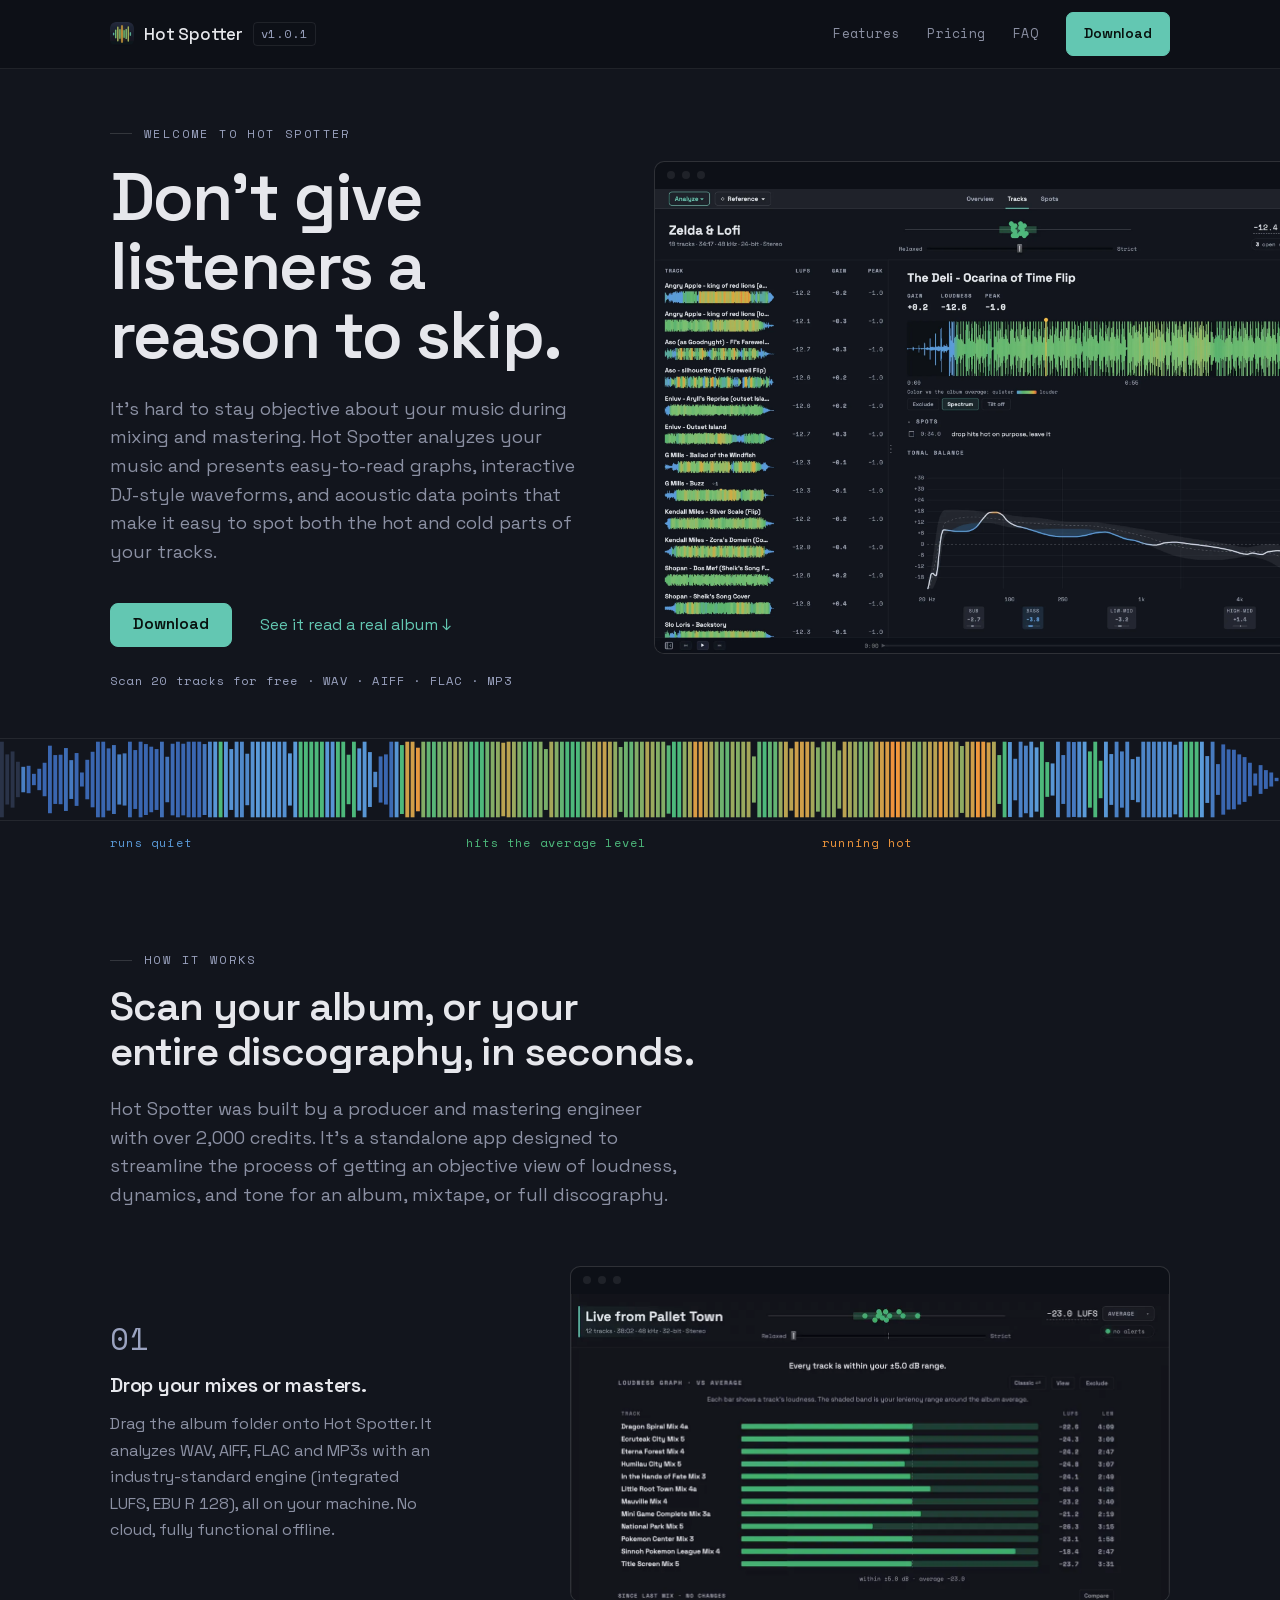
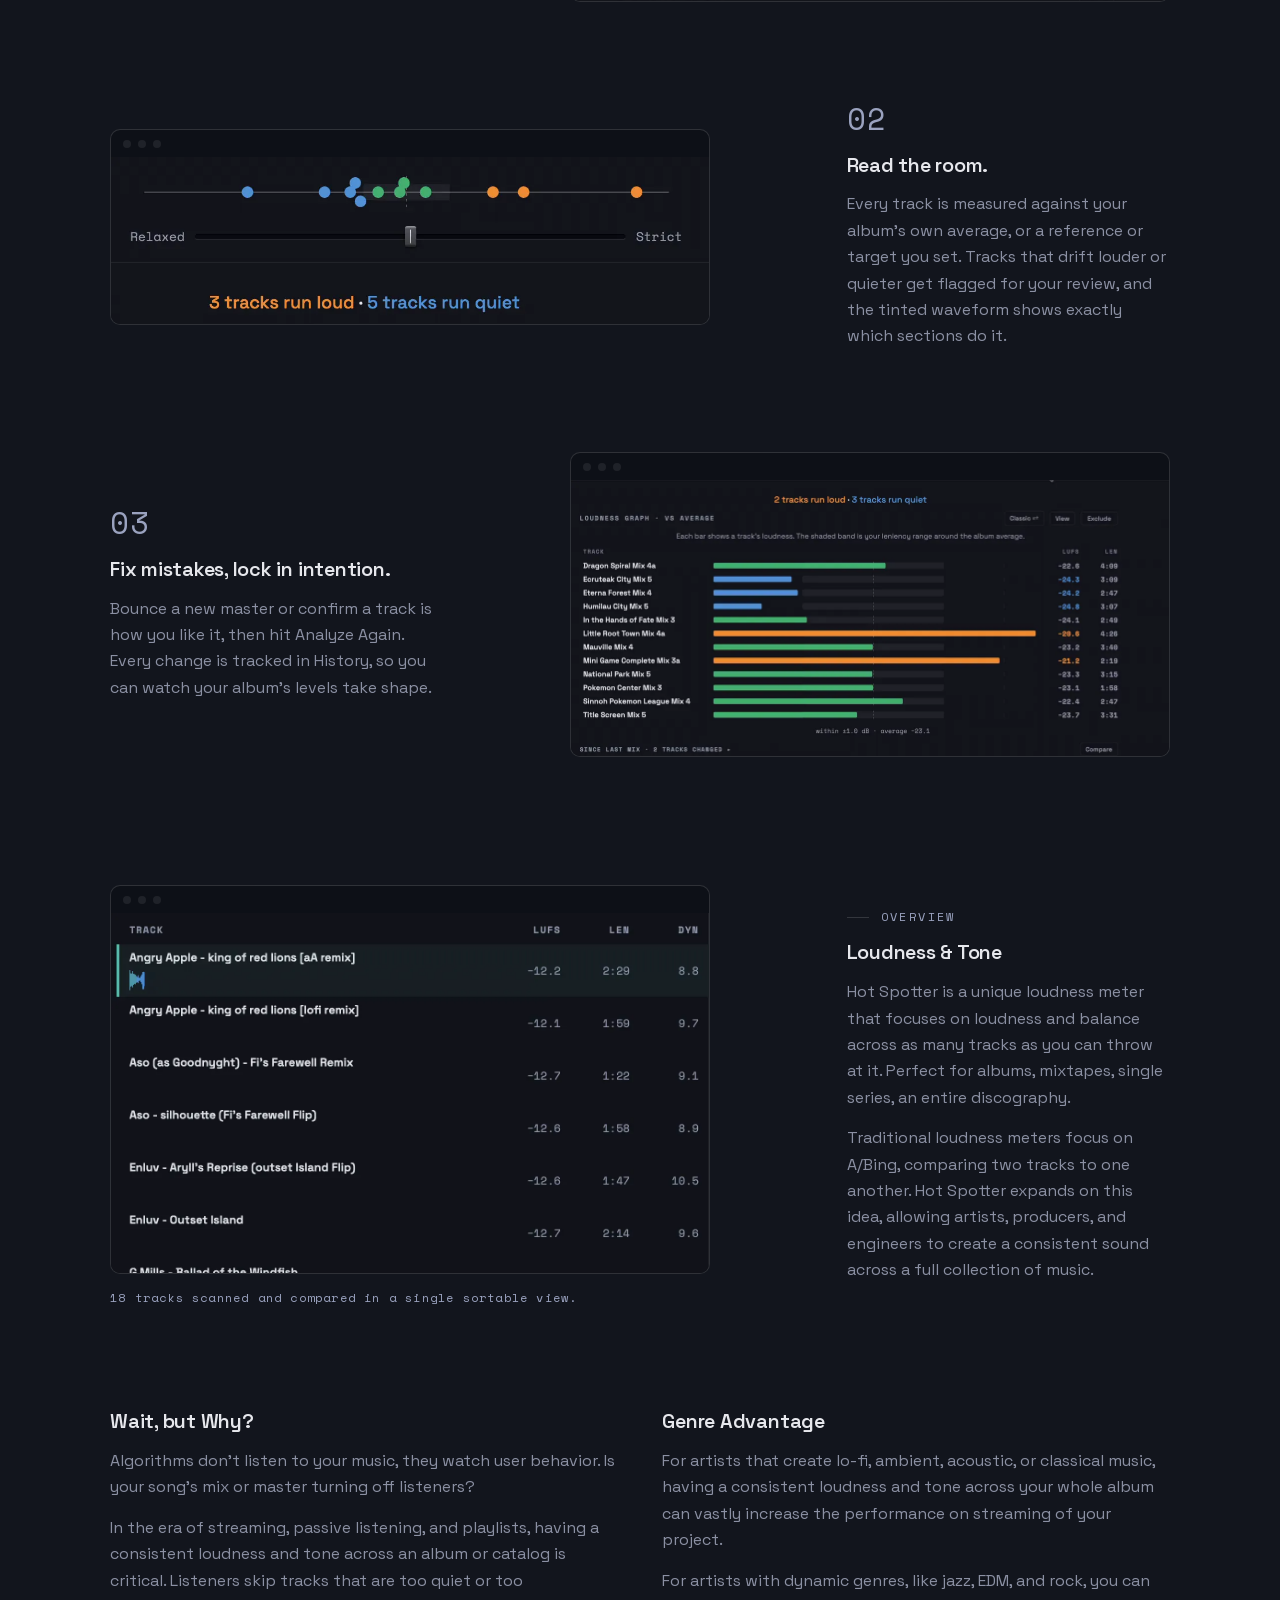
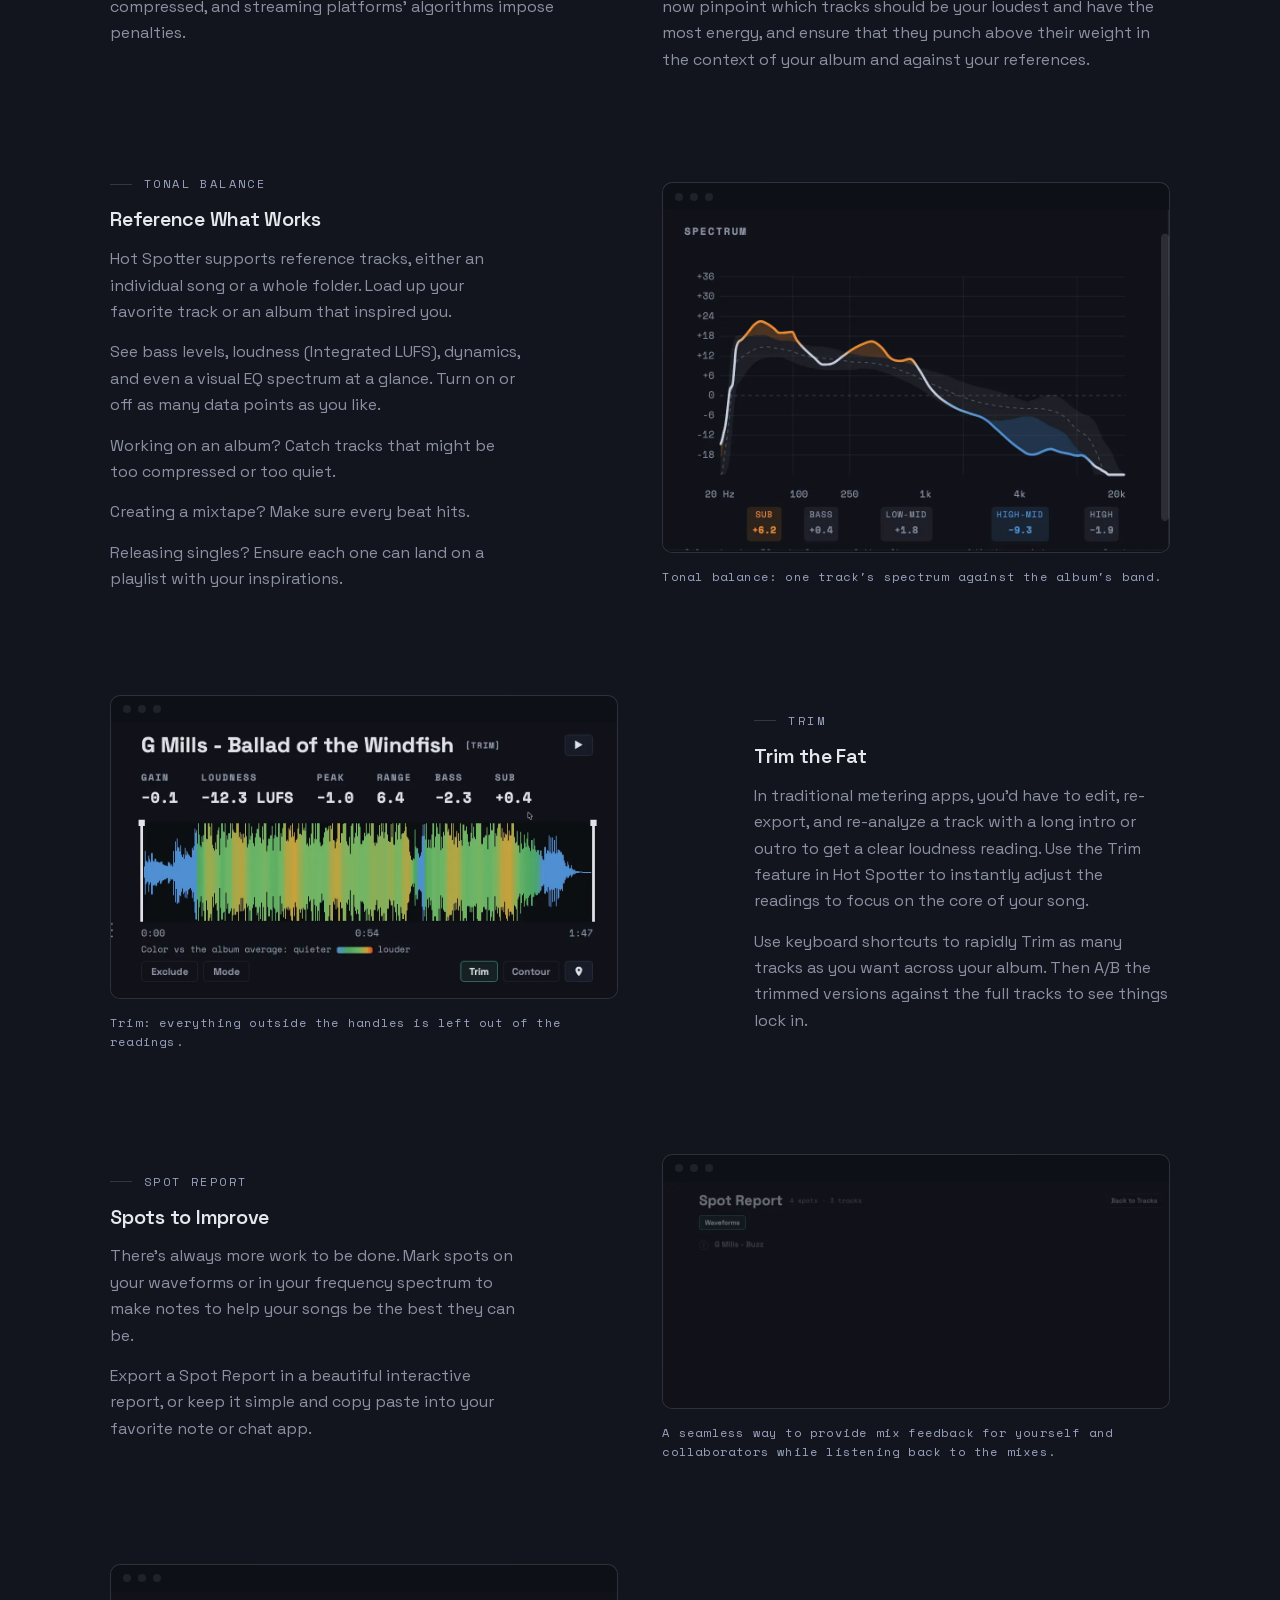
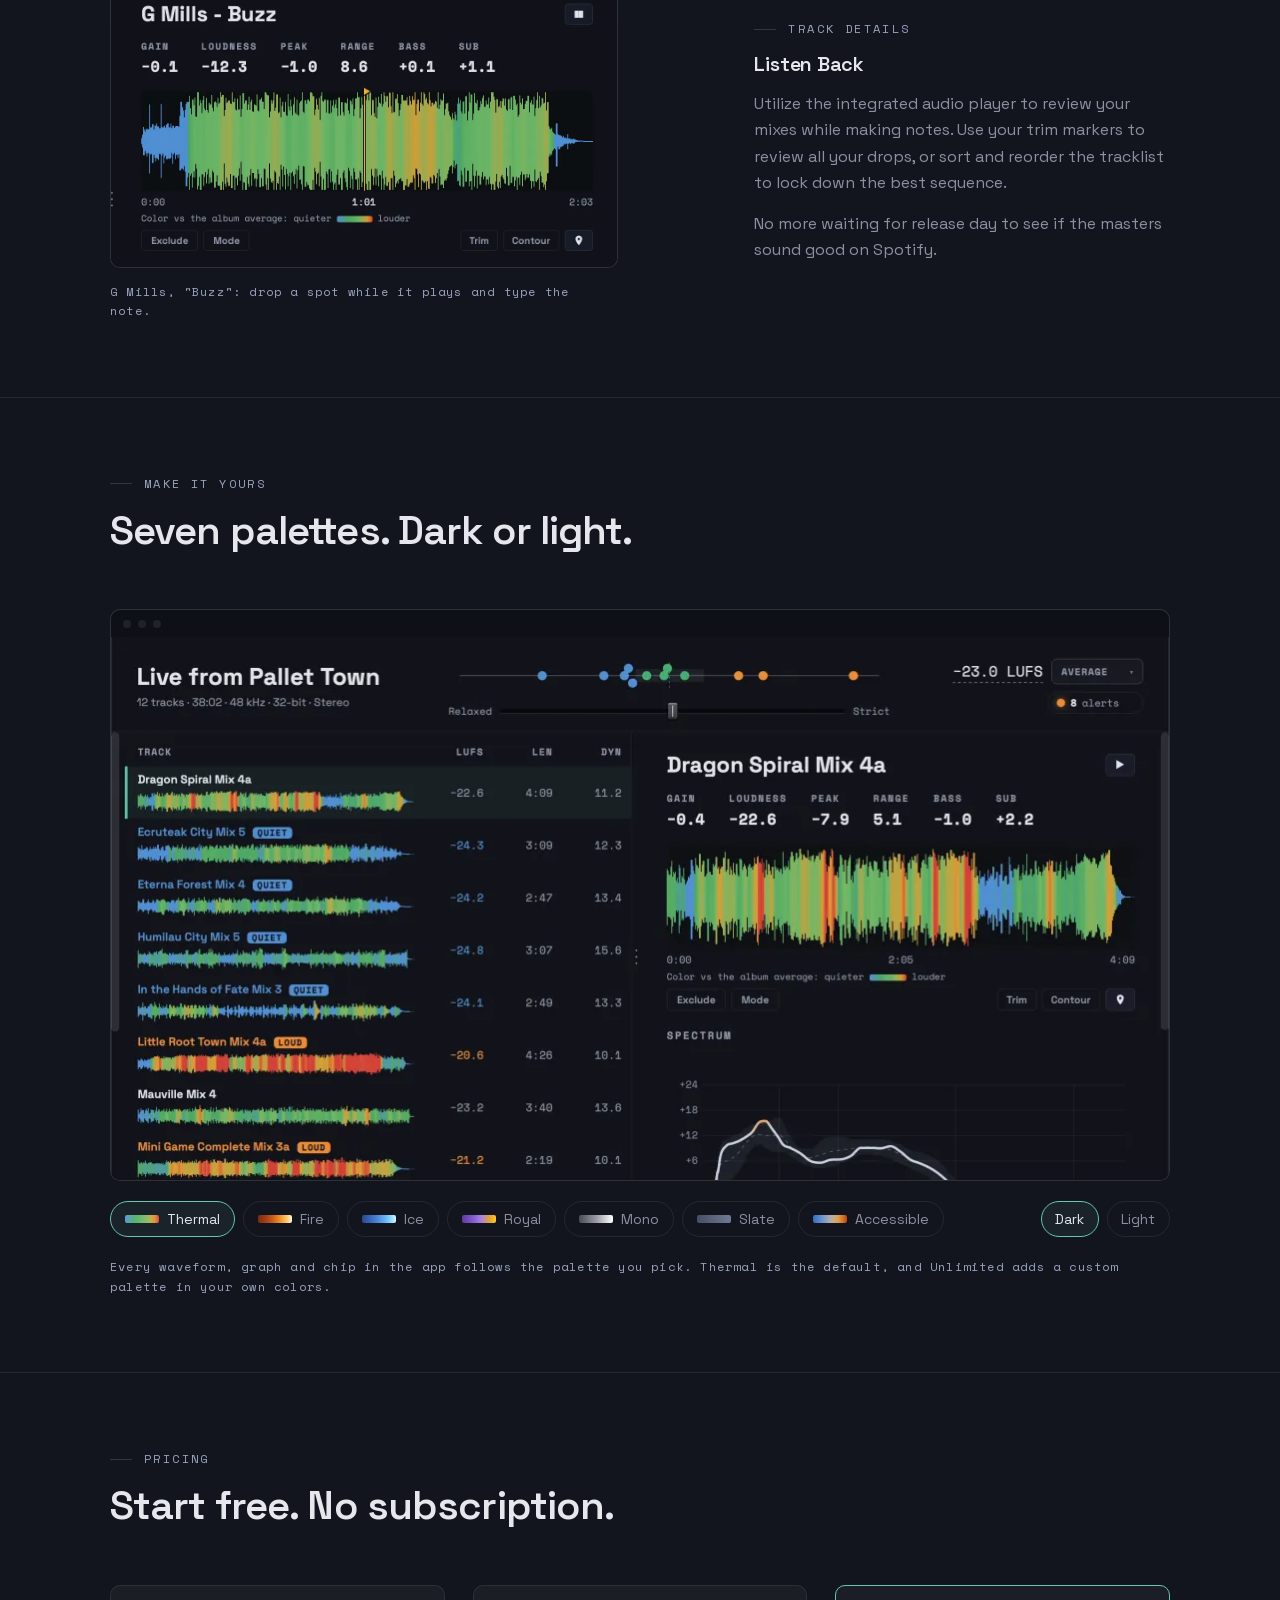
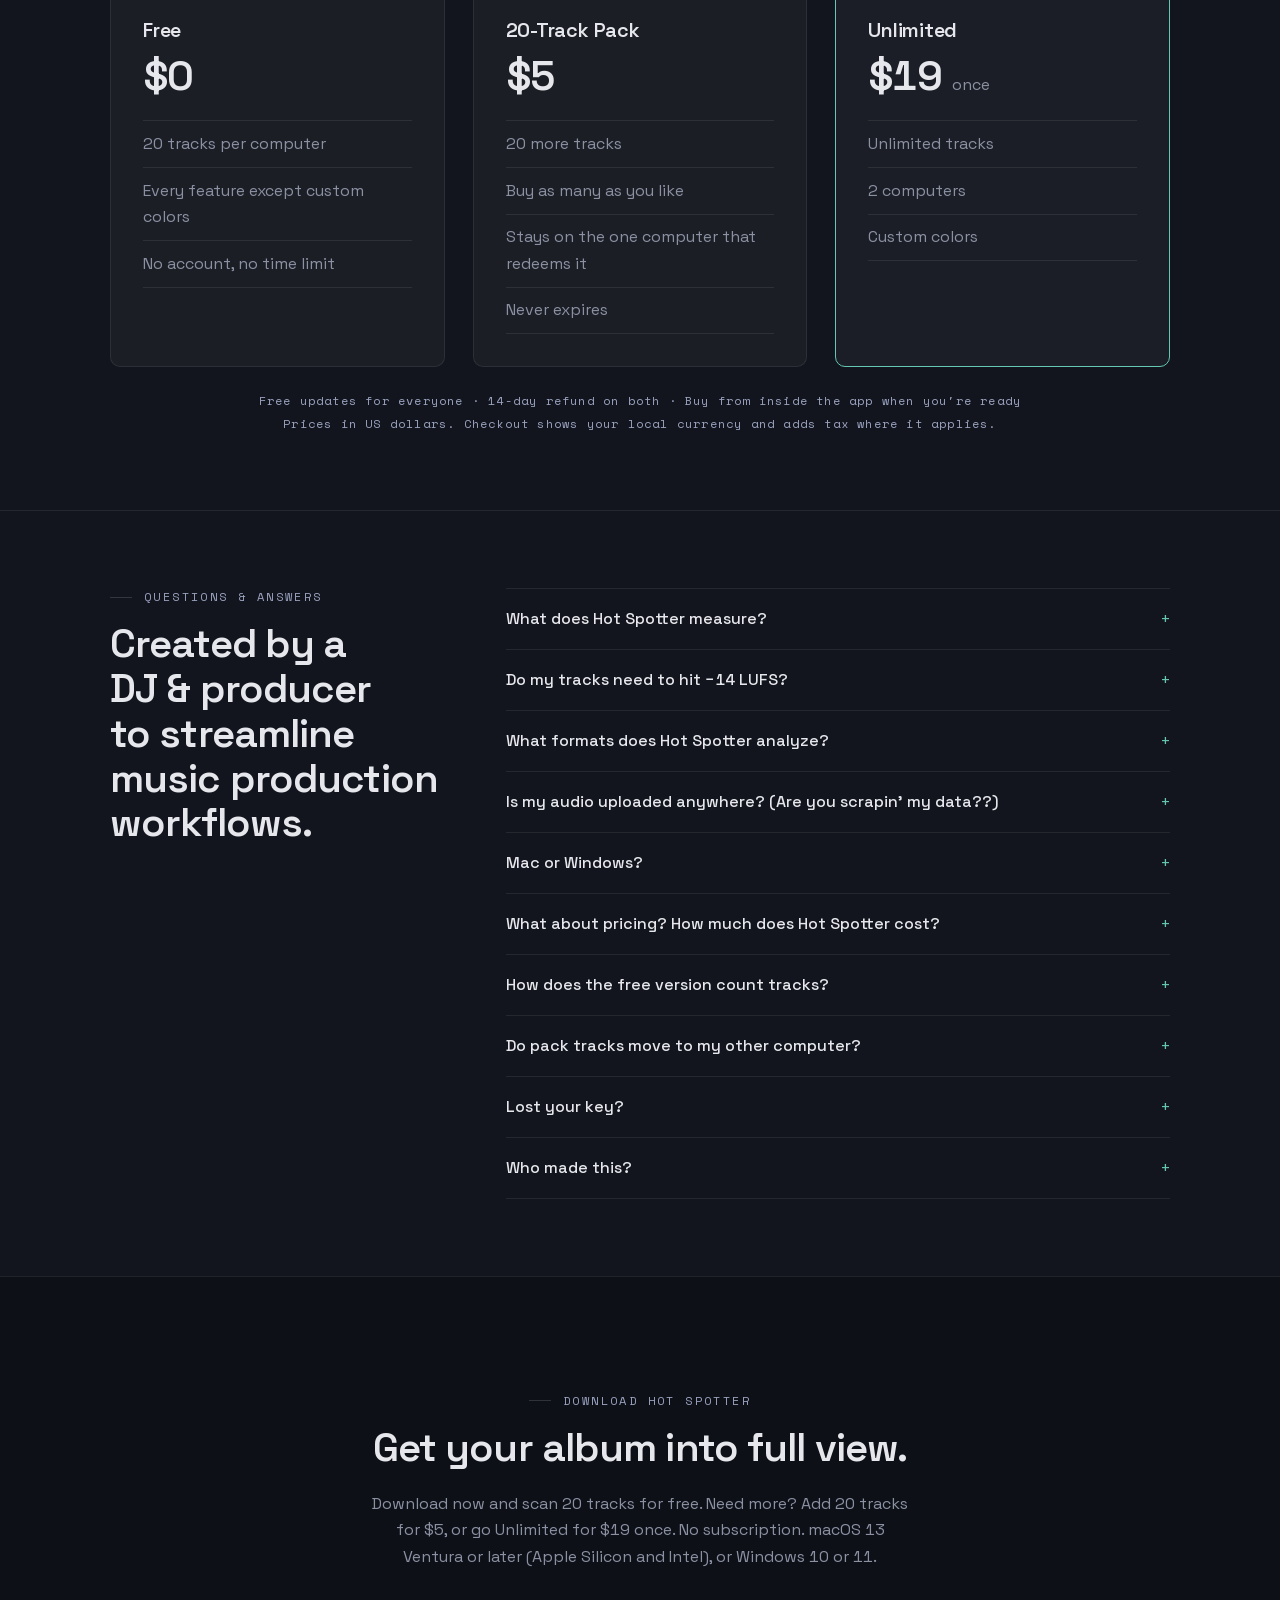
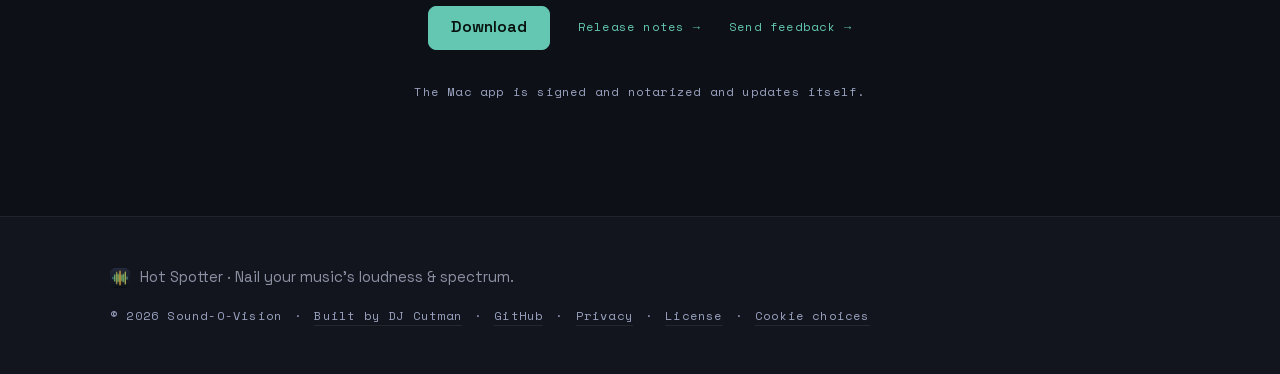
==== commit d8983a13: "site: UI clips on the home page (private a002c40) How It Works rows with looping clips, clips in the" ====
--- a/index.html
+++ b/index.html
@@ -264,20 +264,38 @@
         <p class="lede">Hot Spotter was built by a producer and mastering engineer with over 2,000 credits. It's a standalone app designed to streamline the process of getting an objective view of loudness, dynamics, and tone for an album, mixtape, or full discography.</p>
       </div>
       <ol class="steps">
-        <li>
-          <span class="num" aria-hidden="true">01</span>
-          <h3>Drop your mixes or masters.</h3>
-          <p>Drag the album folder onto Hot Spotter. It analyzes WAV, AIFF, FLAC and MP3s with an industry-standard engine (integrated LUFS, EBU R 128), all on your machine. No cloud, fully functional offline.</p>
+        <li class="row row-wide row-mr">
+          <figure class="frame media">
+            <div class="chrome" aria-hidden="true"><span></span><span></span><span></span></div>
+            <video class="clip" src="clips/01-scan-tracklight.mp4" poster="clips/01-scan-tracklight.webp" width="1200" height="616" muted loop playsinline preload="none" aria-label="An album scan in Hot Spotter: the progress screen counts through the tracks, then the Overview draws its loudness fingerprint and a bar for every track."></video>
+          </figure>
+          <div class="row-text">
+            <span class="num" aria-hidden="true">01</span>
+            <h3>Drop your mixes or masters.</h3>
+            <p>Drag the album folder onto Hot Spotter. It analyzes WAV, AIFF, FLAC and MP3s with an industry-standard engine (integrated LUFS, EBU R 128), all on your machine. No cloud, fully functional offline.</p>
+          </div>
         </li>
-        <li>
-          <span class="num" aria-hidden="true">02</span>
-          <h3>Read the room.</h3>
-          <p>Every track is measured against your album's own average, or a reference or target you set. Tracks that drift louder or quieter get flagged for your review, and the tinted waveform shows exactly which sections do it.</p>
+        <li class="row row-wide row-ml">
+          <figure class="frame media">
+            <div class="chrome" aria-hidden="true"><span></span><span></span><span></span></div>
+            <video class="clip" src="clips/02-slider-sweep.mp4" poster="clips/02-slider-sweep.webp" width="1040" height="290" muted loop playsinline preload="none" aria-label="The leniency slider sweeping from Relaxed to Strict and back: each track&#x27;s dot on the loudness fingerprint turns blue, green or orange, and the summary counts the tracks that run loud or quiet."></video>
+          </figure>
+          <div class="row-text">
+            <span class="num" aria-hidden="true">02</span>
+            <h3>Read the room.</h3>
+            <p>Every track is measured against your album's own average, or a reference or target you set. Tracks that drift louder or quieter get flagged for your review, and the tinted waveform shows exactly which sections do it.</p>
+          </div>
         </li>
-        <li>
-          <span class="num" aria-hidden="true">03</span>
-          <h3>Fix mistakes, lock in intention.</h3>
-          <p>Bounce a new master or confirm a track is how you like it, then hit Analyze Again. Every change is tracked in History, so you can watch your album's levels take shape.</p>
+        <li class="row row-wide row-mr">
+          <figure class="frame media">
+            <div class="chrome" aria-hidden="true"><span></span><span></span><span></span></div>
+            <video class="clip" src="clips/10-since-last-mix.mp4" poster="clips/10-since-last-mix.webp" width="1200" height="554" muted loop playsinline preload="none" aria-label="Since Last Mix after a rescan: a table lists the two tracks that changed, one 3 dB louder and one 4 dB quieter, then Compare shows the last mix&#x27;s bars behind the new ones."></video>
+          </figure>
+          <div class="row-text">
+            <span class="num" aria-hidden="true">03</span>
+            <h3>Fix mistakes, lock in intention.</h3>
+            <p>Bounce a new master or confirm a track is how you like it, then hit Analyze Again. Every change is tracked in History, so you can watch your album's levels take shape.</p>
+          </div>
         </li>
       </ol>
     </div>
@@ -292,7 +310,7 @@
         <article class="row row-wide row-ml">
           <figure class="frame media">
             <div class="chrome" aria-hidden="true"><span></span><span></span><span></span></div>
-            <a class="zoom" href="img/app-tracks-tone.webp" target="_blank" rel="noopener" aria-label="Open full-size screenshot: Tracks"><img src="img/app-tracks-tone.webp" width="1053" height="930" loading="lazy" decoding="async" alt="Hot Spotter's Tracks view: 18 tracks with heat-colored waveforms beside one track's details, its notes and its tonal balance against the album."></a>
+            <video class="clip" src="clips/tracklist-draw.mp4" poster="clips/tracklist-draw.webp" width="1300" height="782" muted loop playsinline preload="none" aria-label="Hot Spotter&#x27;s Tracks view drawing in: a heat-colored waveform for each track, beside its loudness (LUFS), length and dynamics."></video>
             <figcaption class="micro">18 tracks scanned and compared in a single sortable view.</figcaption>
           </figure>
           <div class="row-text">
@@ -319,7 +337,7 @@
         <article class="row row-mr">
           <figure class="frame media">
             <div class="chrome" aria-hidden="true"><span></span><span></span><span></span></div>
-            <a class="zoom" href="img/crop-tonal.webp" target="_blank" rel="noopener" aria-label="Open full-size screenshot: tonal balance"><img src="img/crop-tonal.webp" srcset="img/crop-tonal-930.webp 930w, img/crop-tonal.webp 1860w" sizes="(max-width: 900px) calc(100vw - 2.5rem), min(45vw, 510px)" width="1860" height="770" loading="lazy" decoding="async" alt="A spectrum curve overlaid on the album's typical range band, with per-band deviation chips from sub to high."></a>
+            <video class="clip" src="clips/04-spectrum-band.mp4" poster="clips/04-spectrum-band.webp" width="1140" height="770" muted loop playsinline preload="none" aria-label="A track&#x27;s spectrum curve over the album&#x27;s band: as the leniency slider moves, the band widens and narrows, and the curve and the sub-to-high chips turn orange or blue where the track leaves it."></video>
             <figcaption class="micro">Tonal balance: one track's spectrum against the album's band.</figcaption>
           </figure>
           <div class="row-text">
@@ -336,7 +354,7 @@
         <article class="row row-ml">
           <figure class="frame media">
             <div class="chrome" aria-hidden="true"><span></span><span></span><span></span></div>
-            <a class="zoom" href="img/crop-trim.webp" target="_blank" rel="noopener" aria-label="Open full-size screenshot: Trim"><img src="img/crop-trim.webp" srcset="img/crop-trim-581.webp 581w, img/crop-trim.webp 1162w" sizes="(max-width: 900px) calc(100vw - 2.5rem), min(45vw, 510px)" width="1162" height="438" loading="lazy" decoding="async" alt="A track's waveform with white trim handles at 0:52 and near the end: the intro and outro outside them are grayed out, and the readings above (Gain +0.5, Loudness −14.8, Peak −1.1, Range 8.7, Bass +3.4, Sub −0.5) cover only the part between the handles."></a>
+            <video class="clip" src="clips/09-trim-short.mp4" poster="clips/09-trim-short.webp" width="1140" height="620" muted loop playsinline preload="none" aria-label="A track&#x27;s waveform: the In trim handle is dragged past the quiet intro, and the readings above re-analyze to cover only the part between the handles."></video>
             <figcaption class="micro">Trim: everything outside the handles is left out of the readings.</figcaption>
           </figure>
           <div class="row-text">
@@ -350,7 +368,7 @@
         <article class="row row-mr">
           <figure class="frame media">
             <div class="chrome" aria-hidden="true"><span></span><span></span><span></span></div>
-            <a class="zoom" href="img/crop-pins.webp" target="_blank" rel="noopener" aria-label="Open full-size screenshot: Spot Report"><img src="img/crop-pins.webp" srcset="img/crop-pins-800.webp 800w, img/crop-pins.webp 1600w" sizes="(max-width: 900px) calc(100vw - 2.5rem), min(45vw, 510px)" width="1600" height="760" loading="lazy" decoding="async" alt="The Spot Report view: tinted waveform strips for three tracks with timestamped notes, one checked off with a strikethrough."></a>
+            <video class="clip" src="clips/07-spot-report.mp4" poster="clips/07-spot-report.webp" width="1100" height="492" muted loop playsinline preload="none" data-still="clips/07-spot-report-still.webp" aria-label="The Spot Report view building in: tinted waveform strips for three tracks with four timestamped notes, two of them checked off with a strikethrough."></video>
             <figcaption class="micro">A seamless way to provide mix feedback for yourself and collaborators while listening back to the mixes.</figcaption>
           </figure>
           <div class="row-text">
@@ -364,8 +382,8 @@
         <article class="row row-ml">
           <figure class="frame media">
             <div class="chrome" aria-hidden="true"><span></span><span></span><span></span></div>
-            <a class="zoom" href="img/crop-contour.webp" target="_blank" rel="noopener" aria-label="Open full-size screenshot: waveform and contour"><img src="img/crop-contour.webp" srcset="img/crop-contour-930.webp 930w, img/crop-contour.webp 1860w" sizes="(max-width: 900px) calc(100vw - 2.5rem), min(45vw, 510px)" width="1860" height="758" loading="lazy" decoding="async" alt="A loudness-tinted waveform of &quot;Buzz&quot; by G Mills with a white short-term-loudness contour line, stats row above and two spot notes below."></a>
-            <figcaption class="micro">G Mills, "Buzz": contour line over the tint, two spot notes below.</figcaption>
+            <video class="clip" src="clips/06-note.mp4" poster="clips/06-note.webp" width="1140" height="620" muted loop playsinline preload="none" aria-label="A loudness-tinted waveform of &quot;Buzz&quot; by G Mills playing: a spot marker drops at the playhead and the note &quot;chorus swell: pull it back ~1 dB&quot; is typed into it."></video>
+            <figcaption class="micro">G Mills, "Buzz": drop a spot while it plays and type the note.</figcaption>
           </figure>
           <div class="row-text">
             <p class="kicker">TRACK DETAILS</p>
@@ -379,33 +397,44 @@
     </div>
   </section>
 
-  <section id="palettes" class="sec sec-palettes" data-theme="dark" aria-labelledby="palettes-h">
+  <section id="palettes" class="sec sec-palettes" aria-labelledby="palettes-h">
     <div class="wrap">
       <div class="sec-head narrow">
         <p class="eyebrow">MAKE IT YOURS</p>
         <h2 id="palettes-h">Seven palettes. Dark or light.</h2>
       </div>
 
-      <div class="pal-stage">
-        <!-- palette-strip:start --><svg class="pal-strip" viewBox="0 0 1440 120" preserveAspectRatio="none" aria-hidden="true"><rect x="0.0" y="4.0" width="4.32" height="112.0" data-d="-2.59" style="--i:0"/><rect x="6.0" y="22.8" width="4.32" height="74.3" data-d="-2.59" style="--i:1"/><rect x="12.0" y="18.4" width="4.32" height="83.3" data-d="-2.59" style="--i:2"/><rect x="18.0" y="33.7" width="4.32" height="52.5" data-d="-2.59" style="--i:3"/><rect x="24.0" y="41.2" width="4.32" height="37.7" data-d="-2.59" style="--i:4"/><rect x="30.0" y="39.7" width="4.32" height="40.6" data-d="-4.00" style="--i:5"/><rect x="36.0" y="51.6" width="4.32" height="16.8" data-d="-4.00" style="--i:6"/><rect x="42.0" y="44.1" width="4.32" height="31.7" data-d="-4.00" style="--i:7"/><rect x="48.0" y="35.2" width="4.32" height="49.6" data-d="-4.00" style="--i:8"/><rect x="54.0" y="9.9" width="4.32" height="100.1" data-d="-4.00" style="--i:9"/><rect x="60.0" y="23.8" width="4.32" height="72.4" data-d="-4.00" style="--i:10"/><rect x="66.0" y="23.3" width="4.32" height="73.3" data-d="-4.00" style="--i:11"/><rect x="72.0" y="13.4" width="4.32" height="93.2" data-d="-3.61" style="--i:12"/><rect x="78.0" y="31.3" width="4.32" height="57.5" data-d="-2.92" style="--i:13"/><rect x="84.0" y="20.8" width="4.32" height="78.3" data-d="-4.00" style="--i:14"/><rect x="90.0" y="49.6" width="4.32" height="20.8" data-d="-4.00" style="--i:15"/><rect x="96.0" y="30.8" width="4.32" height="58.5" data-d="-4.00" style="--i:16"/><rect x="102.0" y="18.9" width="4.32" height="82.3" data-d="-4.00" style="--i:17"/><rect x="108.0" y="4.0" width="4.32" height="112.0" data-d="-4.00" style="--i:18"/><rect x="114.0" y="4.0" width="4.32" height="112.0" data-d="-4.00" style="--i:19"/><rect x="120.0" y="13.9" width="4.32" height="92.2" data-d="-4.00" style="--i:20"/><rect x="126.0" y="9.0" width="4.32" height="102.1" data-d="-3.49" style="--i:21"/><rect x="132.0" y="22.8" width="4.32" height="74.3" data-d="-2.59" style="--i:22"/><rect x="138.0" y="21.3" width="4.32" height="77.3" data-d="-2.98" style="--i:23"/><rect x="144.0" y="4.0" width="4.32" height="112.0" data-d="-3.91" style="--i:24"/><rect x="150.0" y="16.4" width="4.32" height="87.2" data-d="-4.00" style="--i:25"/><rect x="156.0" y="4.0" width="4.32" height="112.0" data-d="-4.00" style="--i:26"/><rect x="162.0" y="7.5" width="4.32" height="105.1" data-d="-4.00" style="--i:27"/><rect x="168.0" y="11.4" width="4.32" height="97.1" data-d="-4.00" style="--i:28"/><rect x="174.0" y="14.9" width="4.32" height="90.2" data-d="-4.00" style="--i:29"/><rect x="180.0" y="4.0" width="4.32" height="112.0" data-d="-3.49" style="--i:30"/><rect x="186.0" y="26.3" width="4.32" height="67.4" data-d="-3.19" style="--i:31"/><rect x="192.0" y="7.0" width="4.32" height="106.1" data-d="-3.73" style="--i:32"/><rect x="198.0" y="4.0" width="4.32" height="112.0" data-d="-4.00" style="--i:33"/><rect x="204.0" y="7.0" width="4.32" height="106.1" data-d="-4.00" style="--i:34"/><rect x="210.0" y="4.0" width="4.32" height="112.0" data-d="-4.00" style="--i:35"/><rect x="216.0" y="4.0" width="4.32" height="112.0" data-d="-4.00" style="--i:36"/><rect x="222.0" y="4.0" width="4.32" height="112.0" data-d="-4.00" style="--i:37"/><rect x="228.0" y="7.5" width="4.32" height="105.1" data-d="-3.10" style="--i:38"/><rect x="234.0" y="4.0" width="4.32" height="112.0" data-d="-2.17" style="--i:39"/><rect x="240.0" y="4.0" width="4.32" height="112.0" data-d="-1.21" style="--i:40"/><rect x="246.0" y="4.0" width="4.32" height="112.0" data-d="0.00" style="--i:41"/><rect x="252.0" y="4.0" width="4.32" height="112.0" data-d="-1.09" style="--i:42"/><rect x="258.0" y="14.9" width="4.32" height="90.2" data-d="-1.51" style="--i:43"/><rect x="264.0" y="4.0" width="4.32" height="112.0" data-d="-1.90" style="--i:44"/><rect x="270.0" y="4.0" width="4.32" height="112.0" data-d="-2.02" style="--i:45"/><rect x="276.0" y="21.8" width="4.32" height="76.3" data-d="-2.02" style="--i:46"/><rect x="282.0" y="4.0" width="4.32" height="112.0" data-d="-1.51" style="--i:47"/><rect x="288.0" y="4.0" width="4.32" height="112.0" data-d="-1.00" style="--i:48"/><rect x="294.0" y="4.0" width="4.32" height="112.0" data-d="-1.09" style="--i:49"/><rect x="300.0" y="4.0" width="4.32" height="112.0" data-d="-1.00" style="--i:50"/><rect x="306.0" y="4.0" width="4.32" height="112.0" data-d="-1.27" style="--i:51"/><rect x="312.0" y="4.0" width="4.32" height="112.0" data-d="-1.39" style="--i:52"/><rect x="318.0" y="4.0" width="4.32" height="112.0" data-d="-1.60" style="--i:53"/><rect x="324.0" y="21.3" width="4.32" height="77.3" data-d="-1.00" style="--i:54"/><rect x="330.0" y="4.0" width="4.32" height="112.0" data-d="-1.00" style="--i:55"/><rect x="336.0" y="4.0" width="4.32" height="112.0" data-d="0.00" style="--i:56"/><rect x="342.0" y="4.0" width="4.32" height="112.0" data-d="0.00" style="--i:57"/><rect x="348.0" y="4.0" width="4.32" height="112.0" data-d="0.00" style="--i:58"/><rect x="354.0" y="4.0" width="4.32" height="112.0" data-d="0.00" style="--i:59"/><rect x="360.0" y="4.0" width="4.32" height="112.0" data-d="0.00" style="--i:60"/><rect x="366.0" y="4.0" width="4.32" height="112.0" data-d="-1.09" style="--i:61"/><rect x="372.0" y="4.0" width="4.32" height="112.0" data-d="-1.39" style="--i:62"/><rect x="378.0" y="4.0" width="4.32" height="112.0" data-d="0.00" style="--i:63"/><rect x="384.0" y="4.0" width="4.32" height="112.0" data-d="0.00" style="--i:64"/><rect x="390.0" y="23.3" width="4.32" height="73.3" data-d="0.00" style="--i:65"/><rect x="396.0" y="4.0" width="4.32" height="112.0" data-d="0.00" style="--i:66"/><rect x="402.0" y="13.9" width="4.32" height="92.2" data-d="-1.21" style="--i:67"/><rect x="408.0" y="4.0" width="4.32" height="112.0" data-d="-1.27" style="--i:68"/><rect x="414.0" y="19.4" width="4.32" height="81.3" data-d="-1.51" style="--i:69"/><rect x="420.0" y="48.6" width="4.32" height="22.8" data-d="-2.02" style="--i:70"/><rect x="426.0" y="25.8" width="4.32" height="68.4" data-d="-3.91" style="--i:71"/><rect x="432.0" y="22.8" width="4.32" height="74.3" data-d="-4.00" style="--i:72"/><rect x="438.0" y="4.0" width="4.32" height="112.0" data-d="-3.79" style="--i:73"/><rect x="444.0" y="4.0" width="4.32" height="112.0" data-d="-1.39" style="--i:74"/><rect x="450.0" y="9.0" width="4.32" height="102.1" data-d="0.00" style="--i:75"/><rect x="456.0" y="4.0" width="4.32" height="112.0" data-d="2.20" style="--i:76"/><rect x="462.0" y="4.0" width="4.32" height="112.0" data-d="2.20" style="--i:77"/><rect x="468.0" y="12.9" width="4.32" height="94.2" data-d="2.40" style="--i:78"/><rect x="474.0" y="4.0" width="4.32" height="112.0" data-d="1.50" style="--i:79"/><rect x="480.0" y="4.0" width="4.32" height="112.0" data-d="1.20" style="--i:80"/><rect x="486.0" y="4.0" width="4.32" height="112.0" data-d="1.10" style="--i:81"/><rect x="492.0" y="4.0" width="4.32" height="112.0" data-d="1.39" style="--i:82"/><rect x="498.0" y="4.0" width="4.32" height="112.0" data-d="1.30" style="--i:83"/><rect x="504.0" y="4.0" width="4.32" height="112.0" data-d="1.60" style="--i:84"/><rect x="510.0" y="4.0" width="4.32" height="112.0" data-d="1.79" style="--i:85"/><rect x="516.0" y="4.0" width="4.32" height="112.0" data-d="1.60" style="--i:86"/><rect x="522.0" y="4.0" width="4.32" height="112.0" data-d="1.39" style="--i:87"/><rect x="528.0" y="4.0" width="4.32" height="112.0" data-d="0.00" style="--i:88"/><rect x="534.0" y="4.0" width="4.32" height="112.0" data-d="0.00" style="--i:89"/><rect x="540.0" y="4.0" width="4.32" height="112.0" data-d="0.00" style="--i:90"/><rect x="546.0" y="4.0" width="4.32" height="112.0" data-d="1.30" style="--i:91"/><rect x="552.0" y="4.0" width="4.32" height="112.0" data-d="1.50" style="--i:92"/><rect x="558.0" y="4.0" width="4.32" height="112.0" data-d="1.60" style="--i:93"/><rect x="564.0" y="5.5" width="4.32" height="109.0" data-d="2.00" style="--i:94"/><rect x="570.0" y="4.0" width="4.32" height="112.0" data-d="2.00" style="--i:95"/><rect x="576.0" y="4.0" width="4.32" height="112.0" data-d="1.71" style="--i:96"/><rect x="582.0" y="4.0" width="4.32" height="112.0" data-d="1.50" style="--i:97"/><rect x="588.0" y="4.0" width="4.32" height="112.0" data-d="1.20" style="--i:98"/><rect x="594.0" y="4.0" width="4.32" height="112.0" data-d="0.00" style="--i:99"/><rect x="600.0" y="4.0" width="4.32" height="112.0" data-d="1.39" style="--i:100"/><rect x="606.0" y="4.0" width="4.32" height="112.0" data-d="1.50" style="--i:101"/><rect x="612.0" y="14.9" width="4.32" height="90.2" data-d="1.39" style="--i:102"/><rect x="618.0" y="4.0" width="4.32" height="112.0" data-d="1.79" style="--i:103"/><rect x="624.0" y="4.0" width="4.32" height="112.0" data-d="1.50" style="--i:104"/><rect x="630.0" y="4.0" width="4.32" height="112.0" data-d="1.20" style="--i:105"/><rect x="636.0" y="4.0" width="4.32" height="112.0" data-d="0.00" style="--i:106"/><rect x="642.0" y="4.0" width="4.32" height="112.0" data-d="0.00" style="--i:107"/><rect x="648.0" y="4.0" width="4.32" height="112.0" data-d="0.00" style="--i:108"/><rect x="654.0" y="4.0" width="4.32" height="112.0" data-d="1.50" style="--i:109"/><rect x="660.0" y="4.0" width="4.32" height="112.0" data-d="1.79" style="--i:110"/><rect x="666.0" y="4.0" width="4.32" height="112.0" data-d="1.71" style="--i:111"/><rect x="672.0" y="4.0" width="4.32" height="112.0" data-d="2.00" style="--i:112"/><rect x="678.0" y="4.0" width="4.32" height="112.0" data-d="2.11" style="--i:113"/><rect x="684.0" y="4.0" width="4.32" height="112.0" data-d="1.90" style="--i:114"/><rect x="690.0" y="4.0" width="4.32" height="112.0" data-d="1.60" style="--i:115"/><rect x="696.0" y="11.9" width="4.32" height="96.1" data-d="1.39" style="--i:116"/><rect x="702.0" y="4.0" width="4.32" height="112.0" data-d="1.30" style="--i:117"/><rect x="708.0" y="4.0" width="4.32" height="112.0" data-d="1.20" style="--i:118"/><rect x="714.0" y="4.0" width="4.32" height="112.0" data-d="1.50" style="--i:119"/><rect x="720.0" y="4.0" width="4.32" height="112.0" data-d="1.50" style="--i:120"/><rect x="726.0" y="4.0" width="4.32" height="112.0" data-d="1.90" style="--i:121"/><rect x="732.0" y="4.0" width="4.32" height="112.0" data-d="1.71" style="--i:122"/><rect x="738.0" y="4.0" width="4.32" height="112.0" data-d="1.50" style="--i:123"/><rect x="744.0" y="4.0" width="4.32" height="112.0" data-d="1.50" style="--i:124"/><rect x="750.0" y="9.5" width="4.32" height="101.1" data-d="1.10" style="--i:125"/><rect x="756.0" y="4.0" width="4.32" height="112.0" data-d="0.00" style="--i:126"/><rect x="762.0" y="4.0" width="4.32" height="112.0" data-d="0.00" style="--i:127"/><rect x="768.0" y="4.0" width="4.32" height="112.0" data-d="1.60" style="--i:128"/><rect x="774.0" y="4.0" width="4.32" height="112.0" data-d="1.79" style="--i:129"/><rect x="780.0" y="4.0" width="4.32" height="112.0" data-d="2.30" style="--i:130"/><rect x="786.0" y="4.0" width="4.32" height="112.0" data-d="2.30" style="--i:131"/><rect x="792.0" y="4.0" width="4.32" height="112.0" data-d="2.00" style="--i:132"/><rect x="798.0" y="4.0" width="4.32" height="112.0" data-d="1.79" style="--i:133"/><rect x="804.0" y="4.0" width="4.32" height="112.0" data-d="1.50" style="--i:134"/><rect x="810.0" y="4.0" width="4.32" height="112.0" data-d="1.30" style="--i:135"/><rect x="816.0" y="4.0" width="4.32" height="112.0" data-d="1.20" style="--i:136"/><rect x="822.0" y="4.0" width="4.32" height="112.0" data-d="1.71" style="--i:137"/><rect x="828.0" y="4.0" width="4.32" height="112.0" data-d="1.50" style="--i:138"/><rect x="834.0" y="4.0" width="4.32" height="112.0" data-d="1.71" style="--i:139"/><rect x="840.0" y="4.0" width="4.32" height="112.0" data-d="1.79" style="--i:140"/><rect x="846.0" y="25.8" width="4.32" height="68.4" data-d="1.50" style="--i:141"/><rect x="852.0" y="4.0" width="4.32" height="112.0" data-d="1.20" style="--i:142"/><rect x="858.0" y="4.0" width="4.32" height="112.0" data-d="0.00" style="--i:143"/><rect x="864.0" y="4.0" width="4.32" height="112.0" data-d="1.20" style="--i:144"/><rect x="870.0" y="4.0" width="4.32" height="112.0" data-d="1.20" style="--i:145"/><rect x="876.0" y="4.0" width="4.32" height="112.0" data-d="1.71" style="--i:146"/><rect x="882.0" y="4.0" width="4.32" height="112.0" data-d="2.00" style="--i:147"/><rect x="888.0" y="13.9" width="4.32" height="92.2" data-d="2.00" style="--i:148"/><rect x="894.0" y="4.0" width="4.32" height="112.0" data-d="2.20" style="--i:149"/><rect x="900.0" y="4.0" width="4.32" height="112.0" data-d="2.20" style="--i:150"/><rect x="906.0" y="4.0" width="4.32" height="112.0" data-d="2.20" style="--i:151"/><rect x="912.0" y="4.0" width="4.32" height="112.0" data-d="1.79" style="--i:152"/><rect x="918.0" y="12.4" width="4.32" height="95.2" data-d="1.50" style="--i:153"/><rect x="924.0" y="4.0" width="4.32" height="112.0" data-d="1.39" style="--i:154"/><rect x="930.0" y="4.0" width="4.32" height="112.0" data-d="1.60" style="--i:155"/><rect x="936.0" y="4.0" width="4.32" height="112.0" data-d="1.60" style="--i:156"/><rect x="942.0" y="16.9" width="4.32" height="86.2" data-d="1.60" style="--i:157"/><rect x="948.0" y="4.0" width="4.32" height="112.0" data-d="2.00" style="--i:158"/><rect x="954.0" y="4.0" width="4.32" height="112.0" data-d="1.79" style="--i:159"/><rect x="960.0" y="4.0" width="4.32" height="112.0" data-d="1.71" style="--i:160"/><rect x="966.0" y="4.0" width="4.32" height="112.0" data-d="1.39" style="--i:161"/><rect x="972.0" y="4.0" width="4.32" height="112.0" data-d="1.50" style="--i:162"/><rect x="978.0" y="4.0" width="4.32" height="112.0" data-d="1.60" style="--i:163"/><rect x="984.0" y="4.0" width="4.32" height="112.0" data-d="2.00" style="--i:164"/><rect x="990.0" y="4.0" width="4.32" height="112.0" data-d="2.20" style="--i:165"/><rect x="996.0" y="4.0" width="4.32" height="112.0" data-d="2.30" style="--i:166"/><rect x="1002.0" y="4.0" width="4.32" height="112.0" data-d="2.60" style="--i:167"/><rect x="1008.0" y="4.0" width="4.32" height="112.0" data-d="2.50" style="--i:168"/><rect x="1014.0" y="4.0" width="4.32" height="112.0" data-d="2.20" style="--i:169"/><rect x="1020.0" y="4.0" width="4.32" height="112.0" data-d="2.00" style="--i:170"/><rect x="1026.0" y="4.0" width="4.32" height="112.0" data-d="1.60" style="--i:171"/><rect x="1032.0" y="4.0" width="4.32" height="112.0" data-d="1.50" style="--i:172"/><rect x="1038.0" y="4.0" width="4.32" height="112.0" data-d="1.79" style="--i:173"/><rect x="1044.0" y="4.0" width="4.32" height="112.0" data-d="2.00" style="--i:174"/><rect x="1050.0" y="4.0" width="4.32" height="112.0" data-d="2.00" style="--i:175"/><rect x="1056.0" y="4.0" width="4.32" height="112.0" data-d="2.40" style="--i:176"/><rect x="1062.0" y="4.0" width="4.32" height="112.0" data-d="2.20" style="--i:177"/><rect x="1068.0" y="4.0" width="4.32" height="112.0" data-d="2.00" style="--i:178"/><rect x="1074.0" y="4.0" width="4.32" height="112.0" data-d="1.79" style="--i:179"/><rect x="1080.0" y="10.4" width="4.32" height="99.1" data-d="1.60" style="--i:180"/><rect x="1086.0" y="4.0" width="4.32" height="112.0" data-d="1.90" style="--i:181"/><rect x="1092.0" y="4.0" width="4.32" height="112.0" data-d="2.20" style="--i:182"/><rect x="1098.0" y="4.0" width="4.32" height="112.0" data-d="2.50" style="--i:183"/><rect x="1104.0" y="4.0" width="4.32" height="112.0" data-d="2.40" style="--i:184"/><rect x="1110.0" y="5.0" width="4.32" height="110.0" data-d="2.20" style="--i:185"/><rect x="1116.0" y="4.0" width="4.32" height="112.0" data-d="1.90" style="--i:186"/><rect x="1122.0" y="23.8" width="4.32" height="72.4" data-d="1.20" style="--i:187"/><rect x="1128.0" y="4.0" width="4.32" height="112.0" data-d="0.00" style="--i:188"/><rect x="1134.0" y="4.5" width="4.32" height="111.0" data-d="-1.27" style="--i:189"/><rect x="1140.0" y="29.3" width="4.32" height="61.5" data-d="-2.08" style="--i:190"/><rect x="1146.0" y="4.0" width="4.32" height="112.0" data-d="-2.41" style="--i:191"/><rect x="1152.0" y="9.9" width="4.32" height="100.1" data-d="-2.41" style="--i:192"/><rect x="1158.0" y="4.0" width="4.32" height="112.0" data-d="-1.51" style="--i:193"/><rect x="1164.0" y="12.4" width="4.32" height="95.2" data-d="-1.00" style="--i:194"/><rect x="1170.0" y="4.0" width="4.32" height="112.0" data-d="0.00" style="--i:195"/><rect x="1176.0" y="34.2" width="4.32" height="51.5" data-d="0.00" style="--i:196"/><rect x="1182.0" y="36.2" width="4.32" height="47.6" data-d="-1.27" style="--i:197"/><rect x="1188.0" y="4.0" width="4.32" height="112.0" data-d="-2.02" style="--i:198"/><rect x="1194.0" y="23.8" width="4.32" height="72.4" data-d="-2.83" style="--i:199"/><rect x="1200.0" y="4.0" width="4.32" height="112.0" data-d="-2.98" style="--i:200"/><rect x="1206.0" y="4.5" width="4.32" height="111.0" data-d="-2.92" style="--i:201"/><rect x="1212.0" y="4.0" width="4.32" height="112.0" data-d="-1.81" style="--i:202"/><rect x="1218.0" y="4.0" width="4.32" height="112.0" data-d="-1.00" style="--i:203"/><rect x="1224.0" y="18.4" width="4.32" height="83.3" data-d="0.00" style="--i:204"/><rect x="1230.0" y="4.0" width="4.32" height="112.0" data-d="0.00" style="--i:205"/><rect x="1236.0" y="32.2" width="4.32" height="55.5" data-d="0.00" style="--i:206"/><rect x="1242.0" y="4.0" width="4.32" height="112.0" data-d="-1.21" style="--i:207"/><rect x="1248.0" y="22.3" width="4.32" height="75.3" data-d="-1.90" style="--i:208"/><rect x="1254.0" y="4.0" width="4.32" height="112.0" data-d="-2.47" style="--i:209"/><rect x="1260.0" y="18.4" width="4.32" height="83.3" data-d="-2.59" style="--i:210"/><rect x="1266.0" y="4.0" width="4.32" height="112.0" data-d="-2.29" style="--i:211"/><rect x="1272.0" y="29.8" width="4.32" height="60.5" data-d="-2.08" style="--i:212"/><rect x="1278.0" y="26.3" width="4.32" height="67.4" data-d="-2.08" style="--i:213"/><rect x="1284.0" y="4.0" width="4.32" height="112.0" data-d="-2.17" style="--i:214"/><rect x="1290.0" y="4.0" width="4.32" height="112.0" data-d="-2.29" style="--i:215"/><rect x="1296.0" y="4.0" width="4.32" height="112.0" data-d="-2.29" style="--i:216"/><rect x="1302.0" y="4.0" width="4.32" height="112.0" data-d="-1.90" style="--i:217"/><rect x="1308.0" y="4.0" width="4.32" height="112.0" data-d="-1.69" style="--i:218"/><rect x="1314.0" y="4.0" width="4.32" height="112.0" data-d="-2.02" style="--i:219"/><rect x="1320.0" y="8.5" width="4.32" height="103.1" data-d="-1.81" style="--i:220"/><rect x="1326.0" y="4.0" width="4.32" height="112.0" data-d="-1.27" style="--i:221"/><rect x="1332.0" y="4.0" width="4.32" height="112.0" data-d="0.00" style="--i:222"/><rect x="1338.0" y="4.0" width="4.32" height="112.0" data-d="0.00" style="--i:223"/><rect x="1344.0" y="4.0" width="4.32" height="112.0" data-d="0.00" style="--i:224"/><rect x="1350.0" y="4.0" width="4.32" height="112.0" data-d="-1.00" style="--i:225"/><rect x="1356.0" y="25.3" width="4.32" height="69.4" data-d="-1.81" style="--i:226"/><rect x="1362.0" y="4.0" width="4.32" height="112.0" data-d="-2.83" style="--i:227"/><rect x="1368.0" y="37.2" width="4.32" height="45.6" data-d="-3.31" style="--i:228"/><rect x="1374.0" y="8.0" width="4.32" height="104.1" data-d="-4.00" style="--i:229"/><rect x="1380.0" y="15.4" width="4.32" height="89.2" data-d="-4.00" style="--i:230"/><rect x="1386.0" y="15.9" width="4.32" height="88.2" data-d="-4.00" style="--i:231"/><rect x="1392.0" y="22.8" width="4.32" height="74.3" data-d="-4.00" style="--i:232"/><rect x="1398.0" y="26.8" width="4.32" height="66.4" data-d="-4.00" style="--i:233"/><rect x="1404.0" y="35.2" width="4.32" height="49.6" data-d="-4.00" style="--i:234"/><rect x="1410.0" y="51.1" width="4.32" height="17.8" data-d="-4.00" style="--i:235"/><rect x="1416.0" y="38.7" width="4.32" height="42.6" data-d="-4.00" style="--i:236"/><rect x="1422.0" y="46.1" width="4.32" height="27.8" data-d="-4.00" style="--i:237"/><rect x="1428.0" y="49.6" width="4.32" height="20.8" data-d="-4.00" style="--i:238"/><rect x="1434.0" y="57.5" width="4.32" height="5.0" data-d="-4.00" style="--i:239"/></svg><!-- palette-strip:end -->
-      </div>
-
-      <div class="pal-bar">
-        <div class="pal-chips" role="group" aria-label="Waveform palette">
-          <button type="button" class="pal-chip on" data-pal="thermal" aria-pressed="true"><span class="pal-sw" aria-hidden="true"></span>Thermal</button>
-          <button type="button" class="pal-chip" data-pal="fire" aria-pressed="false"><span class="pal-sw" aria-hidden="true"></span>Fire</button>
-          <button type="button" class="pal-chip" data-pal="ice" aria-pressed="false"><span class="pal-sw" aria-hidden="true"></span>Ice</button>
-          <button type="button" class="pal-chip" data-pal="royal" aria-pressed="false"><span class="pal-sw" aria-hidden="true"></span>Royal</button>
-          <button type="button" class="pal-chip" data-pal="mono" aria-pressed="false"><span class="pal-sw" aria-hidden="true"></span>Mono</button>
-          <button type="button" class="pal-chip" data-pal="quiet" aria-pressed="false"><span class="pal-sw" aria-hidden="true"></span>Quiet</button>
-          <button type="button" class="pal-chip" data-pal="cvd" aria-pressed="false"><span class="pal-sw" aria-hidden="true"></span>Accessible</button>
+      <div class="pal-panel" data-theme="dark">
+        <figure class="frame pal-shot">
+          <div class="chrome" aria-hidden="true"><span></span><span></span><span></span></div>
+          <div class="pal-stack" role="img" aria-label="Hot Spotter's Tracks view: twelve tracks with heat-colored waveforms beside one track's details, in the palette and theme picked below.">
+            <img class="on" data-pal="thermal" src="clips/pal-dark-thermal-1060.webp" srcset="clips/pal-dark-thermal-1060.webp 1060w, clips/pal-dark-thermal.webp 2120w" sizes="(max-width: 1140px) calc(100vw - 2.5rem), 1060px" width="2120" height="1088" loading="lazy" decoding="async" alt="">
+            <img data-pal="fire" src="clips/pal-dark-fire-1060.webp" srcset="clips/pal-dark-fire-1060.webp 1060w, clips/pal-dark-fire.webp 2120w" sizes="(max-width: 1140px) calc(100vw - 2.5rem), 1060px" width="2120" height="1088" loading="lazy" decoding="async" alt="">
+            <img data-pal="ice" src="clips/pal-dark-ice-1060.webp" srcset="clips/pal-dark-ice-1060.webp 1060w, clips/pal-dark-ice.webp 2120w" sizes="(max-width: 1140px) calc(100vw - 2.5rem), 1060px" width="2120" height="1088" loading="lazy" decoding="async" alt="">
+            <img data-pal="royal" src="clips/pal-dark-royal-1060.webp" srcset="clips/pal-dark-royal-1060.webp 1060w, clips/pal-dark-royal.webp 2120w" sizes="(max-width: 1140px) calc(100vw - 2.5rem), 1060px" width="2120" height="1088" loading="lazy" decoding="async" alt="">
+            <img data-pal="mono" src="clips/pal-dark-mono-1060.webp" srcset="clips/pal-dark-mono-1060.webp 1060w, clips/pal-dark-mono.webp 2120w" sizes="(max-width: 1140px) calc(100vw - 2.5rem), 1060px" width="2120" height="1088" loading="lazy" decoding="async" alt="">
+            <img data-pal="quiet" src="clips/pal-dark-slate-1060.webp" srcset="clips/pal-dark-slate-1060.webp 1060w, clips/pal-dark-slate.webp 2120w" sizes="(max-width: 1140px) calc(100vw - 2.5rem), 1060px" width="2120" height="1088" loading="lazy" decoding="async" alt="">
+            <img data-pal="cvd" src="clips/pal-dark-accessible-1060.webp" srcset="clips/pal-dark-accessible-1060.webp 1060w, clips/pal-dark-accessible.webp 2120w" sizes="(max-width: 1140px) calc(100vw - 2.5rem), 1060px" width="2120" height="1088" loading="lazy" decoding="async" alt="">
+          </div>
+        </figure>
+
+        <div class="pal-bar">
+          <div class="pal-chips" role="group" aria-label="Waveform palette">
+            <button type="button" class="pal-chip on" data-pal="thermal" aria-pressed="true"><span class="pal-sw" aria-hidden="true"></span>Thermal</button>
+            <button type="button" class="pal-chip" data-pal="fire" aria-pressed="false"><span class="pal-sw" aria-hidden="true"></span>Fire</button>
+            <button type="button" class="pal-chip" data-pal="ice" aria-pressed="false"><span class="pal-sw" aria-hidden="true"></span>Ice</button>
+            <button type="button" class="pal-chip" data-pal="royal" aria-pressed="false"><span class="pal-sw" aria-hidden="true"></span>Royal</button>
+            <button type="button" class="pal-chip" data-pal="mono" aria-pressed="false"><span class="pal-sw" aria-hidden="true"></span>Mono</button>
+            <button type="button" class="pal-chip" data-pal="quiet" aria-pressed="false"><span class="pal-sw" aria-hidden="true"></span>Slate</button>
+            <button type="button" class="pal-chip" data-pal="cvd" aria-pressed="false"><span class="pal-sw" aria-hidden="true"></span>Accessible</button>
+          </div>
+          <div class="pal-theme" role="group" aria-label="App theme">
+            <button type="button" class="pal-chip on" data-theme="dark" aria-pressed="true">Dark</button>
+            <button type="button" class="pal-chip" data-theme="light" aria-pressed="false">Light</button>
+          </div>
         </div>
-        <div class="pal-theme" role="group" aria-label="App theme">
-          <button type="button" class="pal-chip on" data-theme="dark" aria-pressed="true">Dark</button>
-          <button type="button" class="pal-chip" data-theme="light" aria-pressed="false">Light</button>
-        </div>
-      </div>
-      <p class="micro fine pal-note">Every waveform, graph and chip in the app follows the palette you pick. Thermal is the default, and Unlimited adds a custom palette in your own colors.</p>
+        <p class="micro fine pal-note">Every waveform, graph and chip in the app follows the palette you pick. Thermal is the default, and Unlimited adds a custom palette in your own colors.</p>
+      </div>
     </div>
   </section>
 
@@ -583,8 +612,46 @@
   });
 })();
 
-// "Make it yours": the palette strip. palRamp is copied verbatim from
-// ui/report.js so the site tints exactly like the app.
+// Clips play only while on screen, and never under Reduce Motion (the poster,
+// or a data-still frame, stays instead). No autoplay attribute: it would
+// download every clip at page load.
+(function () {
+  var clips = Array.prototype.slice.call(document.querySelectorAll("video.clip"));
+  if (!clips.length || !("IntersectionObserver" in window)) return;
+  var mq = window.matchMedia && window.matchMedia("(prefers-reduced-motion: reduce)");
+  function reduced() { return !!(mq && mq.matches); }
+  function play(v) {
+    var p = v.play();
+    if (p && p.catch) p.catch(function () {}); // iOS Low Power Mode refuses: the poster stays
+  }
+  function rest() {
+    clips.forEach(function (v) {
+      v.pause();
+      if (v.dataset.still) v.poster = v.dataset.still;
+    });
+  }
+  var io = new IntersectionObserver(function (entries) {
+    entries.forEach(function (e) {
+      e.target.inView = e.isIntersecting;
+      if (e.isIntersecting && !reduced()) play(e.target); else e.target.pause();
+    });
+  }, { threshold: 0.25 });
+  clips.forEach(function (v) { io.observe(v); });
+  if (reduced()) rest();
+  if (mq) {
+    var change = function () {
+      if (reduced()) rest();
+      else clips.forEach(function (v) { if (v.inView) play(v); });
+    };
+    if (mq.addEventListener) mq.addEventListener("change", change);
+    else if (mq.addListener) mq.addListener(change);
+  }
+})();
+
+// "Make it yours": the chips crossfade a screenshot of the app to each
+// palette, and Dark/Light flips the panel around it (not the page).
+// palRamp is copied verbatim from ui/report.js so the chip swatches tint
+// exactly like the app.
 (function () {
   var sec = document.getElementById("palettes");
   if (!sec) return;
@@ -611,14 +678,30 @@
     return 'rgb(' + c[0] + ',' + c[1] + ',' + c[2] + ')';
   }
 
-  var stage = sec.querySelector(".pal-stage");
-  var strip = sec.querySelector(".pal-strip");
-  var bars = strip ? Array.prototype.slice.call(strip.querySelectorAll("rect[data-d]")) : [];
+  var panel = sec.querySelector(".pal-panel");
+  var stack = sec.querySelector(".pal-stack");
+  var shots = Array.prototype.slice.call(stack.querySelectorAll("img"));
   var chips = Array.prototype.slice.call(sec.querySelectorAll(".pal-chip[data-pal]"));
   var themes = Array.prototype.slice.call(sec.querySelectorAll(".pal-chip[data-theme]"));
   var order = chips.map(function (c) { return c.dataset.pal; });
-  var pal = "thermal", light = false, timer = null;
+  var pal = "thermal", light = false, timer = null, lit = false;
   var reduce = window.matchMedia && window.matchMedia("(prefers-reduced-motion: reduce)").matches;
+
+  // The light screenshots are added (so they load) only once someone
+  // reaches for the Light chip.
+  function addLight() {
+    if (lit) return;
+    lit = true;
+    shots.slice().forEach(function (im) {
+      var l = im.cloneNode();
+      l.classList.remove("on");
+      l.dataset.light = "1";
+      l.srcset = im.getAttribute("srcset").replace(/pal-dark-/g, "pal-light-");
+      l.src = im.getAttribute("src").replace("pal-dark-", "pal-light-");
+      stack.appendChild(l);
+      shots.push(l);
+    });
+  }
 
   function mark(list, key, val) {
     list.forEach(function (b) {
@@ -628,13 +711,15 @@
     });
   }
   function paint() {
-    bars.forEach(function (r) { r.style.fill = palRamp(parseFloat(r.dataset.d), pal, light); });
+    shots.forEach(function (im) {
+      im.classList.toggle("on", im.dataset.pal === pal && !!im.dataset.light === light);
+    });
     chips.forEach(function (c) {
       var s = [];
       for (var i = 0; i <= 8; i++) s.push(palRamp(-3.2 + i * 0.8, c.dataset.pal, light));
       c.querySelector(".pal-sw").style.background = "linear-gradient(90deg," + s.join(",") + ")";
     });
-    sec.setAttribute("data-theme", light ? "light" : "dark");
+    panel.setAttribute("data-theme", light ? "light" : "dark");
     mark(chips, "pal", pal);
     mark(themes, "theme", light ? "light" : "dark");
   }
@@ -654,20 +739,24 @@
     c.addEventListener("click", function () { stopAuto(); pal = c.dataset.pal; paint(); });
   });
   themes.forEach(function (b) {
-    b.addEventListener("click", function () { stopAuto(); light = b.dataset.theme === "light"; paint(); });
+    if (b.dataset.theme === "light") {
+      b.addEventListener("pointerenter", addLight);
+      b.addEventListener("focus", addLight);
+    }
+    b.addEventListener("click", function () {
+      stopAuto();
+      light = b.dataset.theme === "light";
+      if (light) addLight();
+      paint();
+    });
   });
 
   paint();
-  function reveal() {
-    strip.classList.add("drawn");
-    if (!reduce) setTimeout(startAuto, 1200);
-  }
-  if (!strip) return;
-  if (reduce || !("IntersectionObserver" in window)) { reveal(); return; }
+  if (reduce || !("IntersectionObserver" in window)) return;
   var io = new IntersectionObserver(function (entries) {
-    if (entries.some(function (e) { return e.isIntersecting; })) { io.disconnect(); reveal(); }
+    if (entries.some(function (e) { return e.isIntersecting; })) { io.disconnect(); setTimeout(startAuto, 1200); }
   }, { threshold: 0.5 });
-  io.observe(stage);
+  io.observe(stack);
 })();
 </script>
 
--- a/site.css
+++ b/site.css
@@ -287,7 +287,8 @@
   border-radius: 50%;
   background: var(--line);
 }
-.frame img {
+.frame img,
+.frame video {
   display: block;
   width: 100%;
   height: auto;
@@ -397,17 +398,11 @@
 
 /* --- How it works ---------------------------------------------------------- */
 .sec-how { padding-block: clamp(3.5rem, 6.5vw, 5.5rem) clamp(2rem, 4vw, 3.25rem); }
+/* each step is a wide .row with its clip */
 .steps {
   list-style: none;
   margin: 0;
   padding: 0;
-  display: grid;
-  grid-template-columns: repeat(3, 1fr);
-  column-gap: clamp(1.5rem, 3vw, 2.75rem);
-}
-.steps li + li {
-  border-left: 1px solid var(--line);
-  padding-left: clamp(1.5rem, 3vw, 2.75rem);
 }
 .steps .num {
   display: block;
@@ -418,7 +413,6 @@
   color: var(--faint);
 }
 .steps h3 { margin: 1.125rem 0 .5rem; }
-.steps p { max-width: 34ch; }
 
 /* --- Feature tour ---------------------------------------------------------- */
 .row {
@@ -439,6 +433,8 @@
 .row-ml > .row-text { grid-column: 8 / 13; }
 .row-mr > .media    { grid-column: 7 / 13; }
 .row-mr > .row-text { grid-column: 1 / 6; }
+.row-mr.row-wide > .media    { grid-column: 6 / 13; }
+.row-mr.row-wide > .row-text { grid-column: 1 / 5; }
 
 .row-text .kicker + h3 { margin-top: .875rem; }
 .row-text h3 + p,
@@ -452,38 +448,46 @@
 .sec-palettes {
   border-top: 1px solid var(--line);
   background: var(--bg);
+}
+/* The panel runs behind the screenshot, chips and note; its padding bleeds
+   into the gutter, so the content stays aligned with the heading. */
+.pal-panel {
+  --pp: clamp(.75rem, 2vw, 1.5rem);
+  margin: calc(-1 * var(--pp));
+  padding: var(--pp);
+  border-radius: calc(var(--radius) + 6px);
+  background: var(--bg);
   transition: background .35s var(--ease), color .35s var(--ease);
 }
-/* Light: the whole section flips, using the app's own light tokens. */
-.sec-palettes[data-theme="light"] {
+/* Light: only the panel flips, using the app's own light tokens. */
+.pal-panel[data-theme="light"] {
   --bg: #eef0f4;  --strip: #e3e6ec;
   --fg: #1c1e26;  --fg2: #575c6c;  --faint: #5d6274;
   --line: rgba(28,30,38,.15);  --divider: rgba(28,30,38,.22);
   --acc: #1e7b4b;
   color: var(--fg);
 }
-.sec-palettes[data-theme="light"] .pal-chip.on { background: rgba(30,123,75,.08); }
-.pal-stage {
+.pal-panel[data-theme="light"] .pal-chip.on { background: rgba(30,123,75,.08); }
+/* One screenshot per palette, stacked; the chips crossfade between them. */
+.pal-stack {
+  position: relative;
+  aspect-ratio: 2120 / 1088;
+  overflow: hidden;
+  border: 1px solid var(--divider);
+  border-top: 0;
+  border-radius: 0 0 var(--radius) var(--radius);
   background: var(--strip);
-  border-top: 1px solid var(--line);
-  border-bottom: 1px solid var(--line);
-  transition: background .35s var(--ease);
-}
-.pal-strip {
-  display: block;
-  width: 100%;
-  height: clamp(72px, 6.5vw, 96px);
-}
-.pal-strip rect {
-  fill: #2a3348;
-  transform-box: fill-box;
-  transform-origin: center;
-  transform: scaleY(0);
-  transition: fill .2s linear, transform .3s var(--ease);
-  transition-delay: calc(var(--i) * 3ms);
-}
-.sec-palettes[data-theme="light"] .pal-strip rect { fill: #c9cdd6; }
-.pal-strip.drawn rect { transform: none; }
+}
+.pal-stack img {
+  position: absolute;
+  inset: 0;
+  height: 100%;
+  border: 0;
+  border-radius: 0;
+  opacity: 0;
+  transition: opacity .4s var(--ease);
+}
+.pal-stack img.on { opacity: 1; }
 
 .pal-bar {
   display: flex;
@@ -521,8 +525,8 @@
 .pal-note { margin-top: 1.25rem; }
 
 @media (prefers-reduced-motion: reduce) {
-  .pal-strip rect { transform: none; transition: none; }
-  .pal-stage { transition: none; }
+  .pal-panel,
+  .pal-stack img { transition: none; }
 }
 
 /* --- Pricing --------------------------------------------------------------- */
@@ -667,21 +671,14 @@
   .hero-shot { width: 100%; }
   .hero .lede { max-width: none; }
 
-  .steps { grid-template-columns: 1fr; row-gap: 2.25rem; }
-  .steps li + li {
-    border-left: 0;
-    padding-left: 0;
-    border-top: 1px solid var(--line);
-    padding-top: 2.25rem;
-  }
-  .steps p { max-width: 52ch; }
-
   .row { grid-template-columns: 1fr; }
   .row > .media,
   .row > .row-text { grid-row: auto; }
   .row > .media,
   .row-ml.row-wide > .media,
   .row-ml.row-wide > .row-text,
+  .row-mr.row-wide > .media,
+  .row-mr.row-wide > .row-text,
   .row-ml > .media,
   .row-ml > .row-text,
   .row-mr > .media,
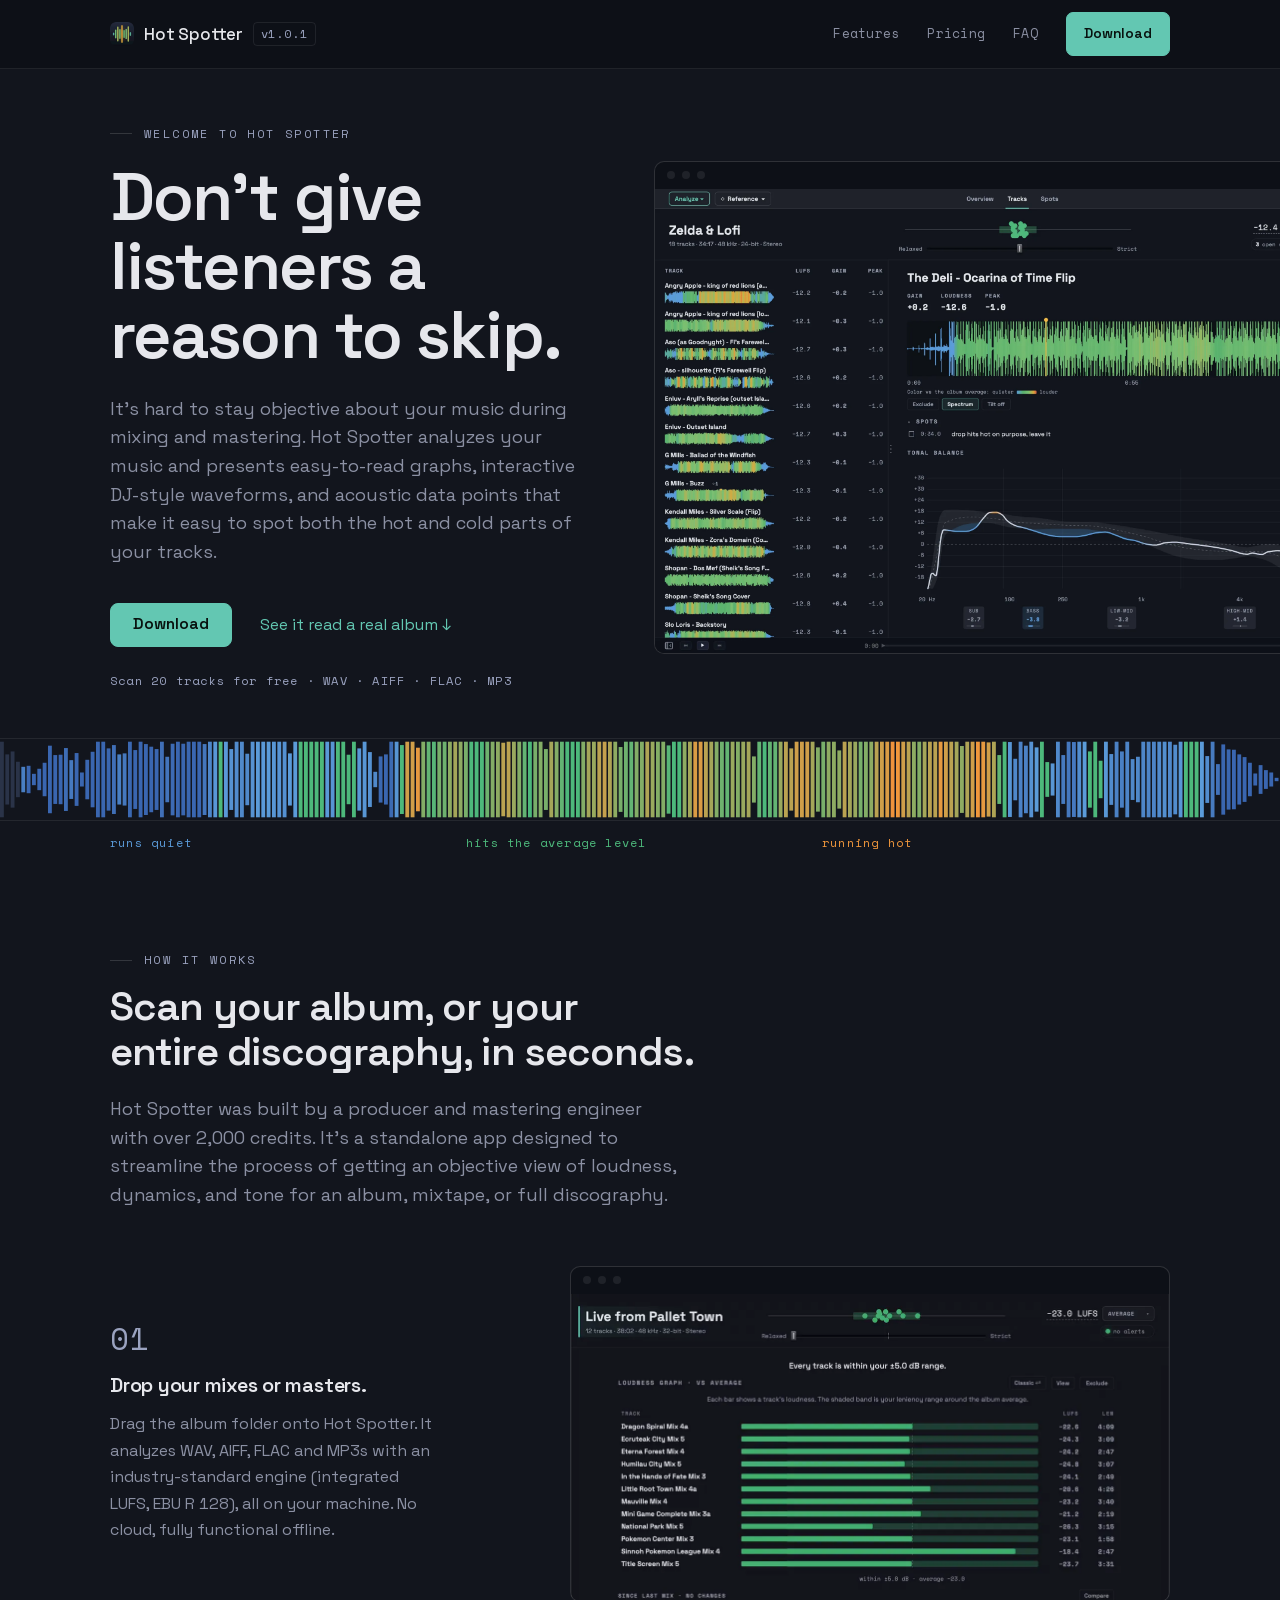
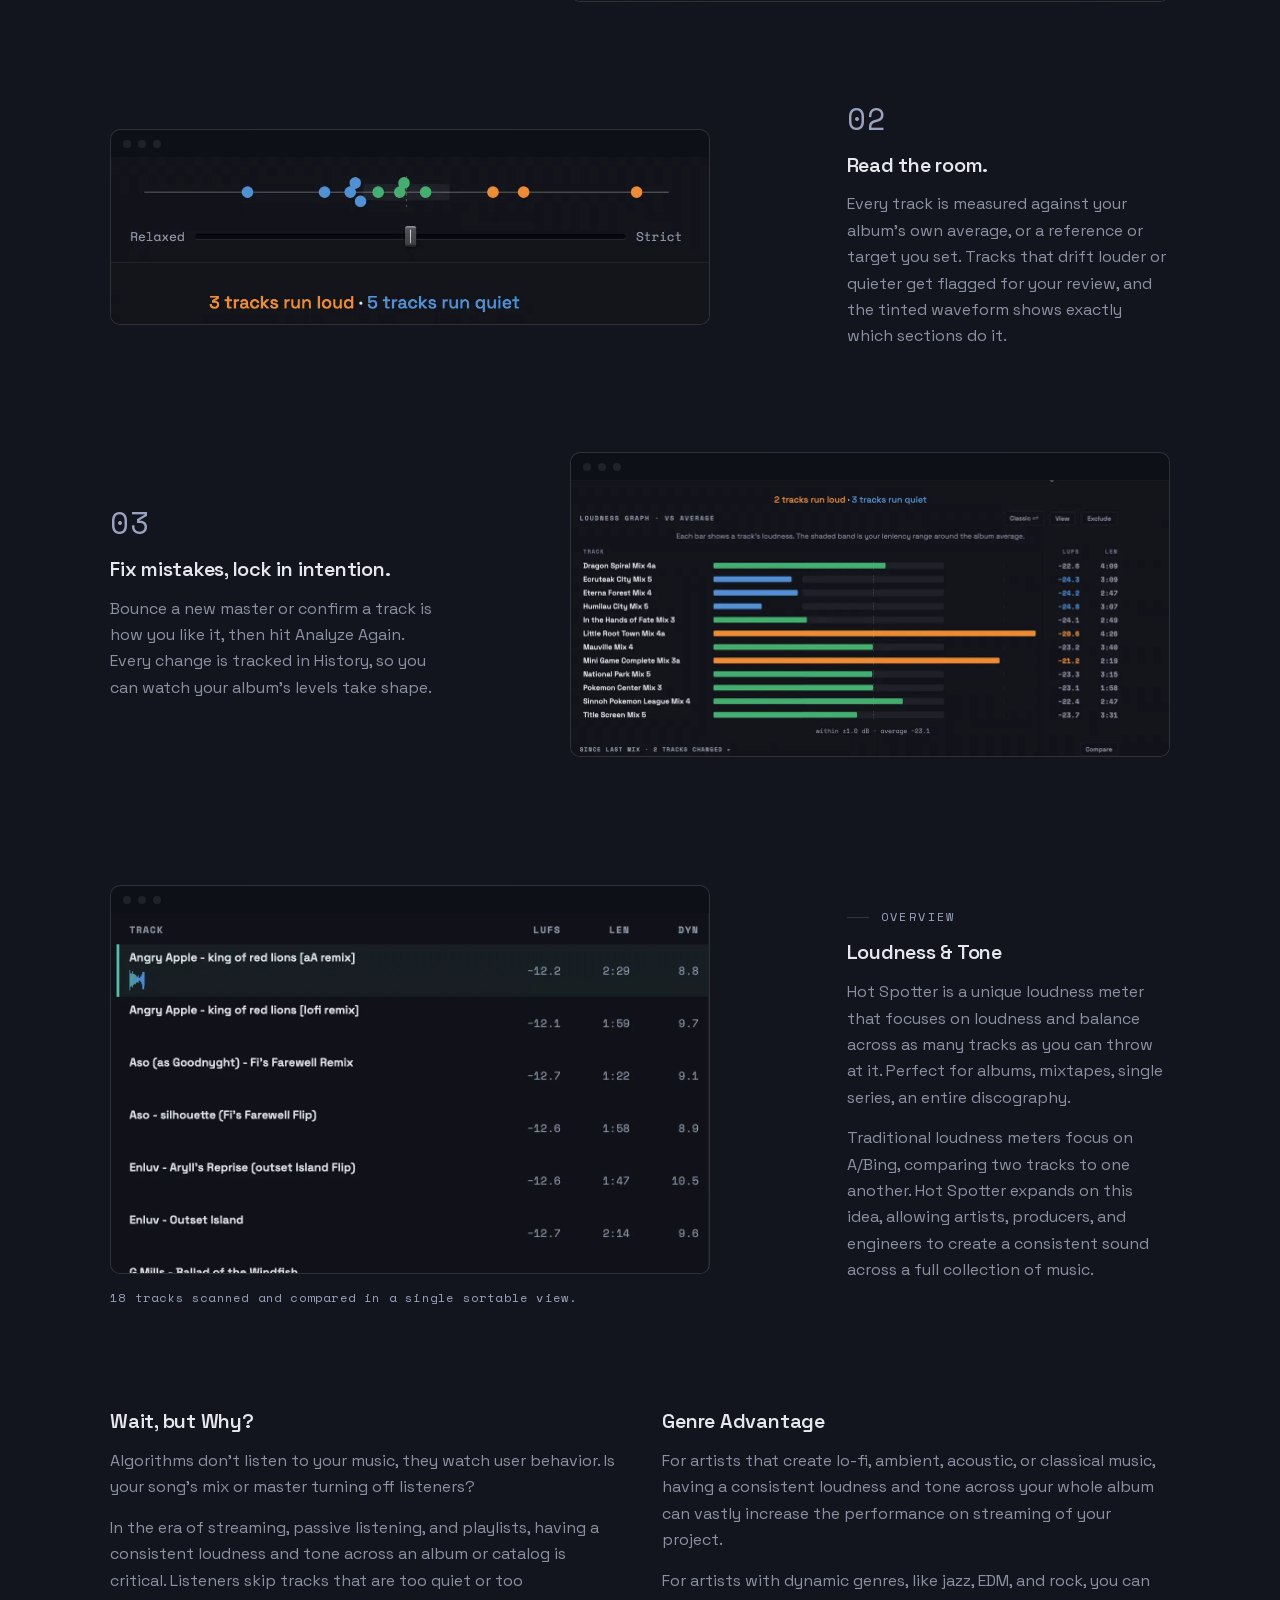
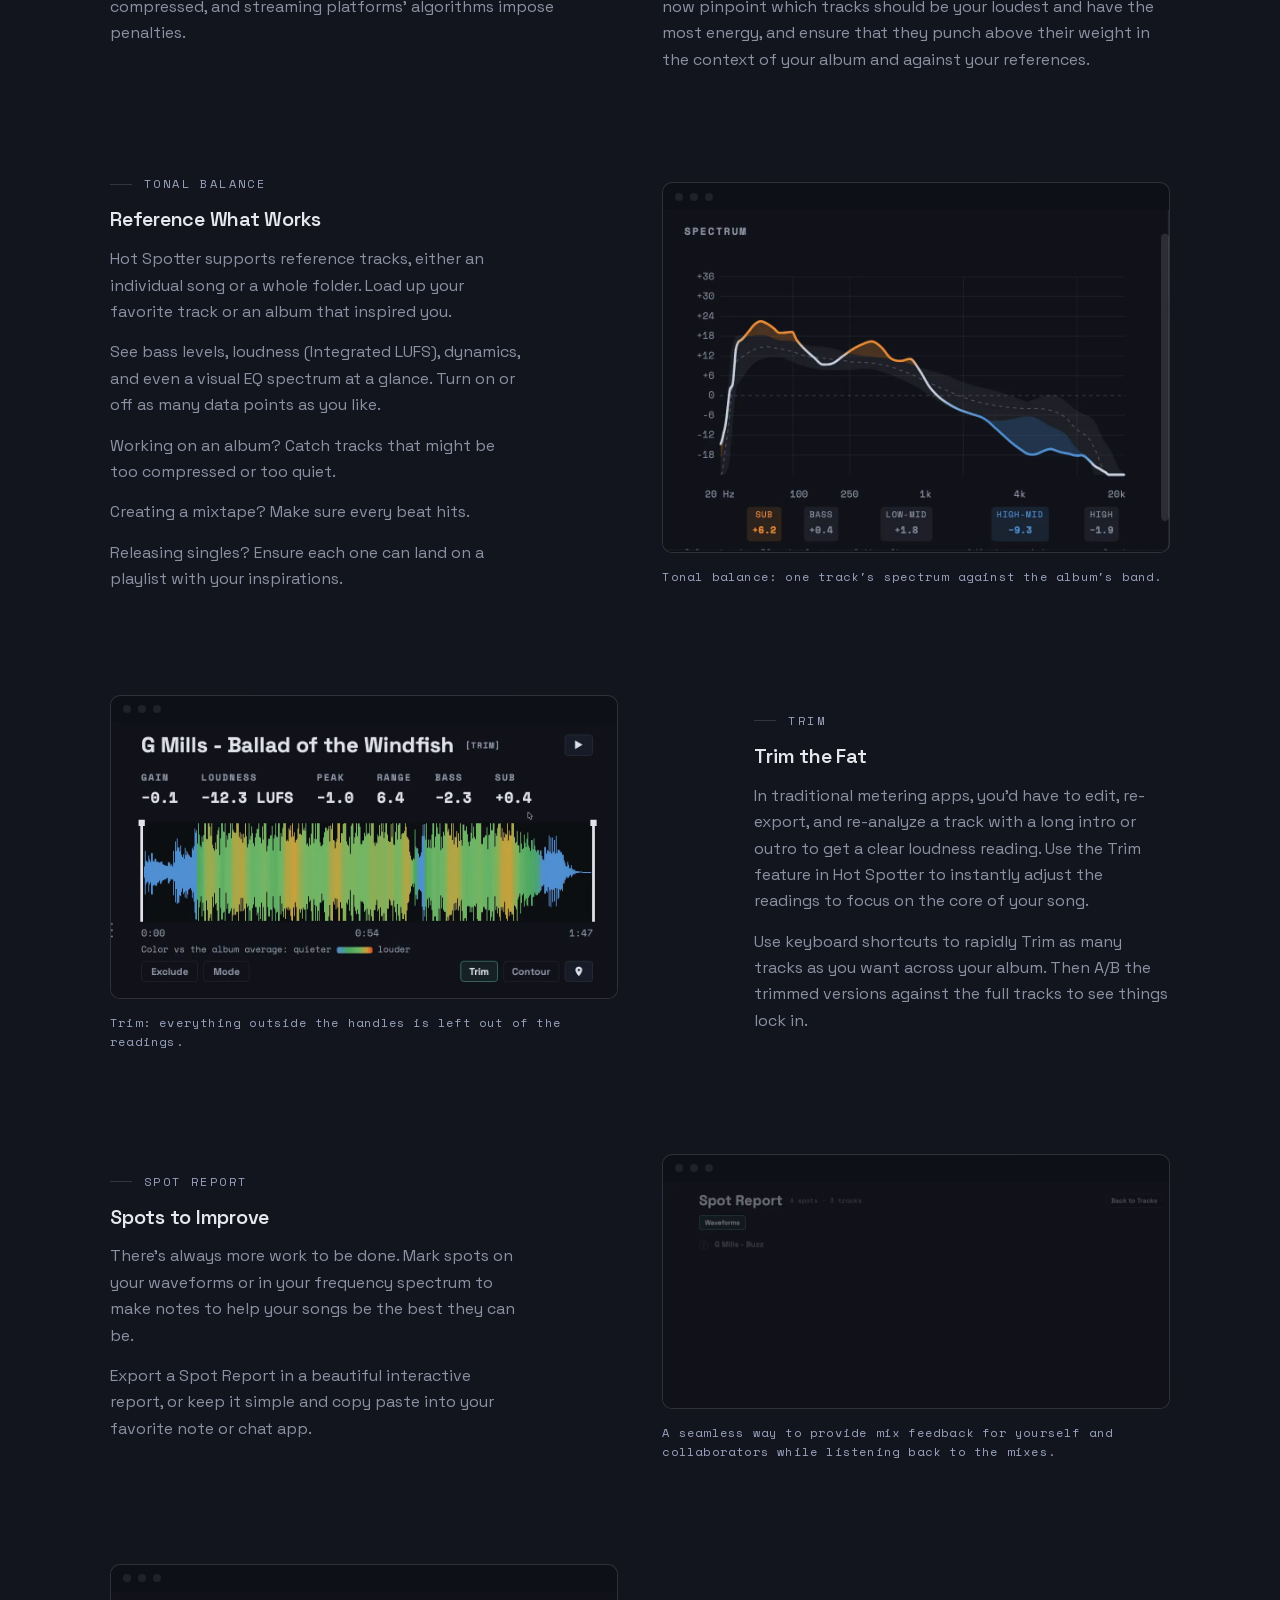
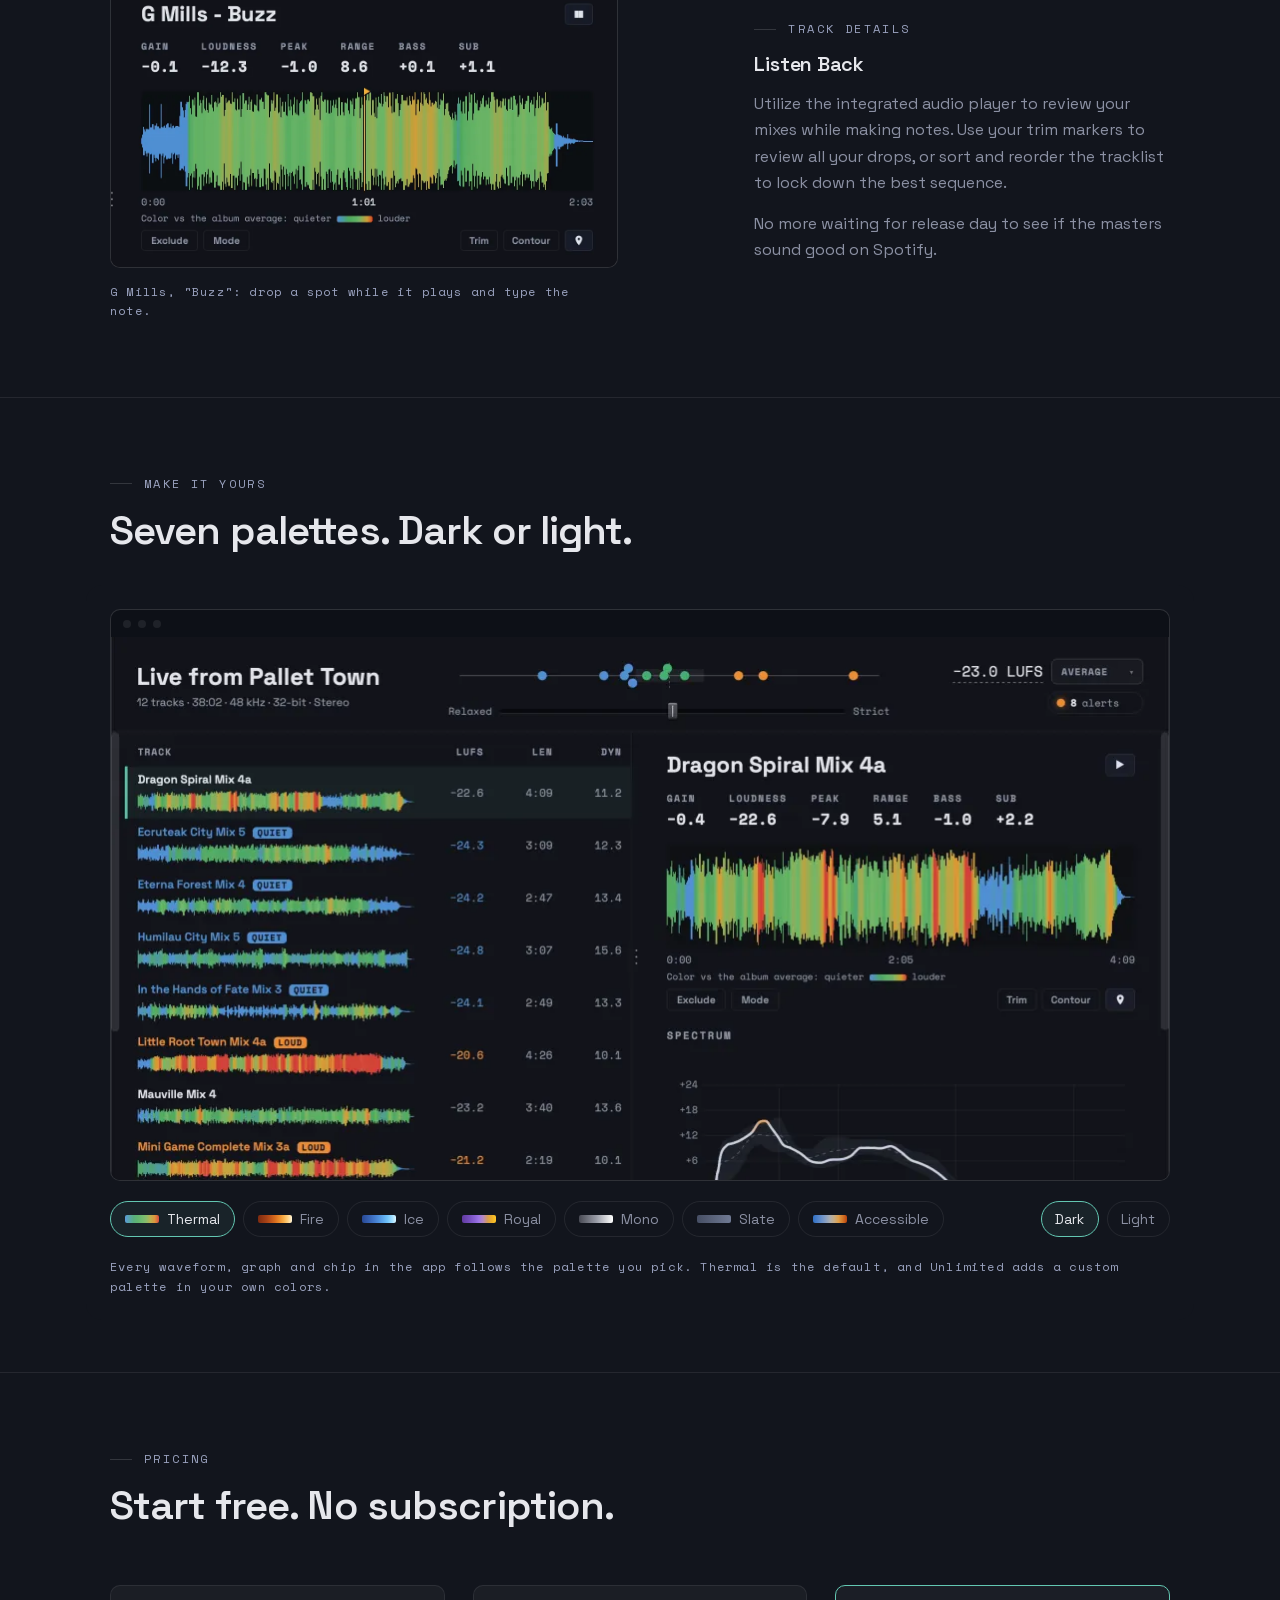
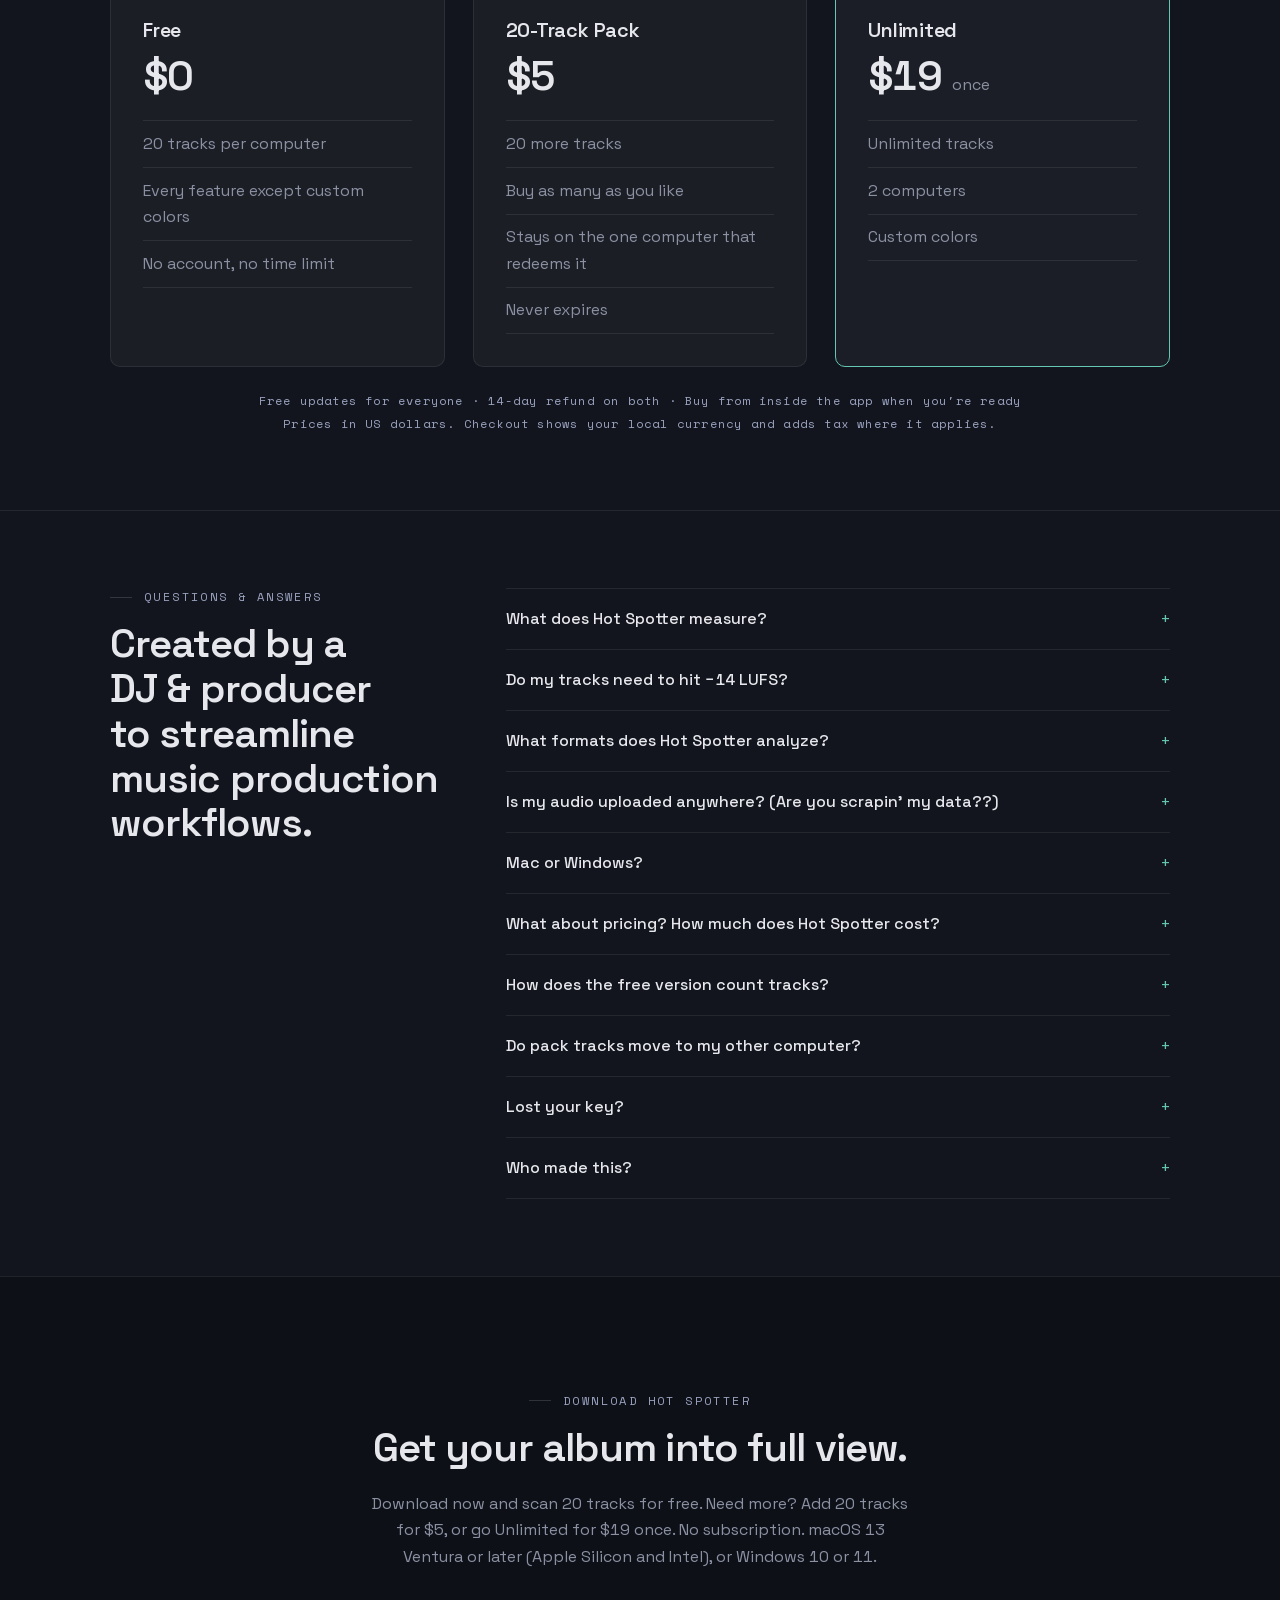
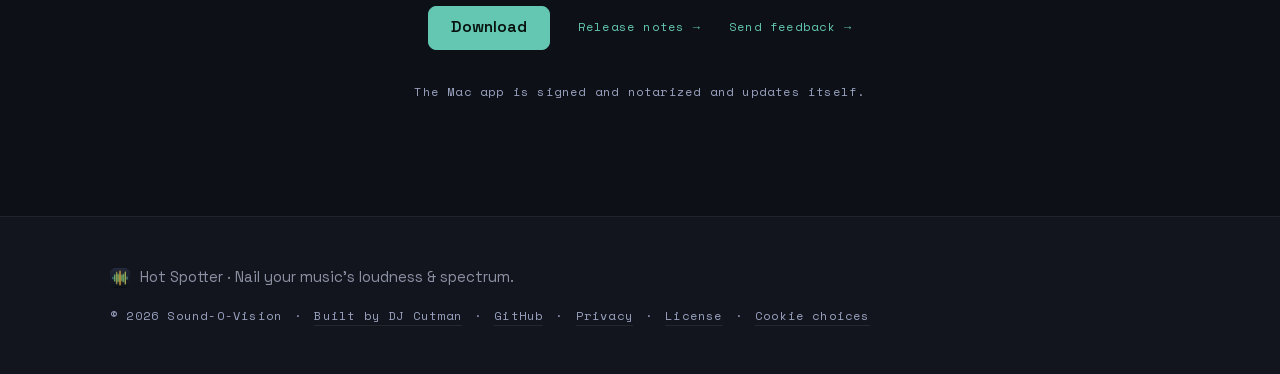
==== commit 1ac2a253: "site: clips show their poster while they start (private 9611ef5) Co-Authored-By: Claude Opus 5.5 <no" ====
--- a/index.html
+++ b/index.html
@@ -636,7 +636,12 @@
       if (e.isIntersecting && !reduced()) play(e.target); else e.target.pause();
     });
   }, { threshold: 0.25 });
-  clips.forEach(function (v) { io.observe(v); });
+  clips.forEach(function (v) {
+    // Safari drops the poster a beat before the first frame paints; with the
+    // poster as the background too, that beat shows the poster, not a blank box.
+    v.style.background = "var(--strip) url(" + v.getAttribute("poster") + ") 0 0 / 100% 100% no-repeat";
+    io.observe(v);
+  });
   if (reduced()) rest();
   if (mq) {
     var change = function () {
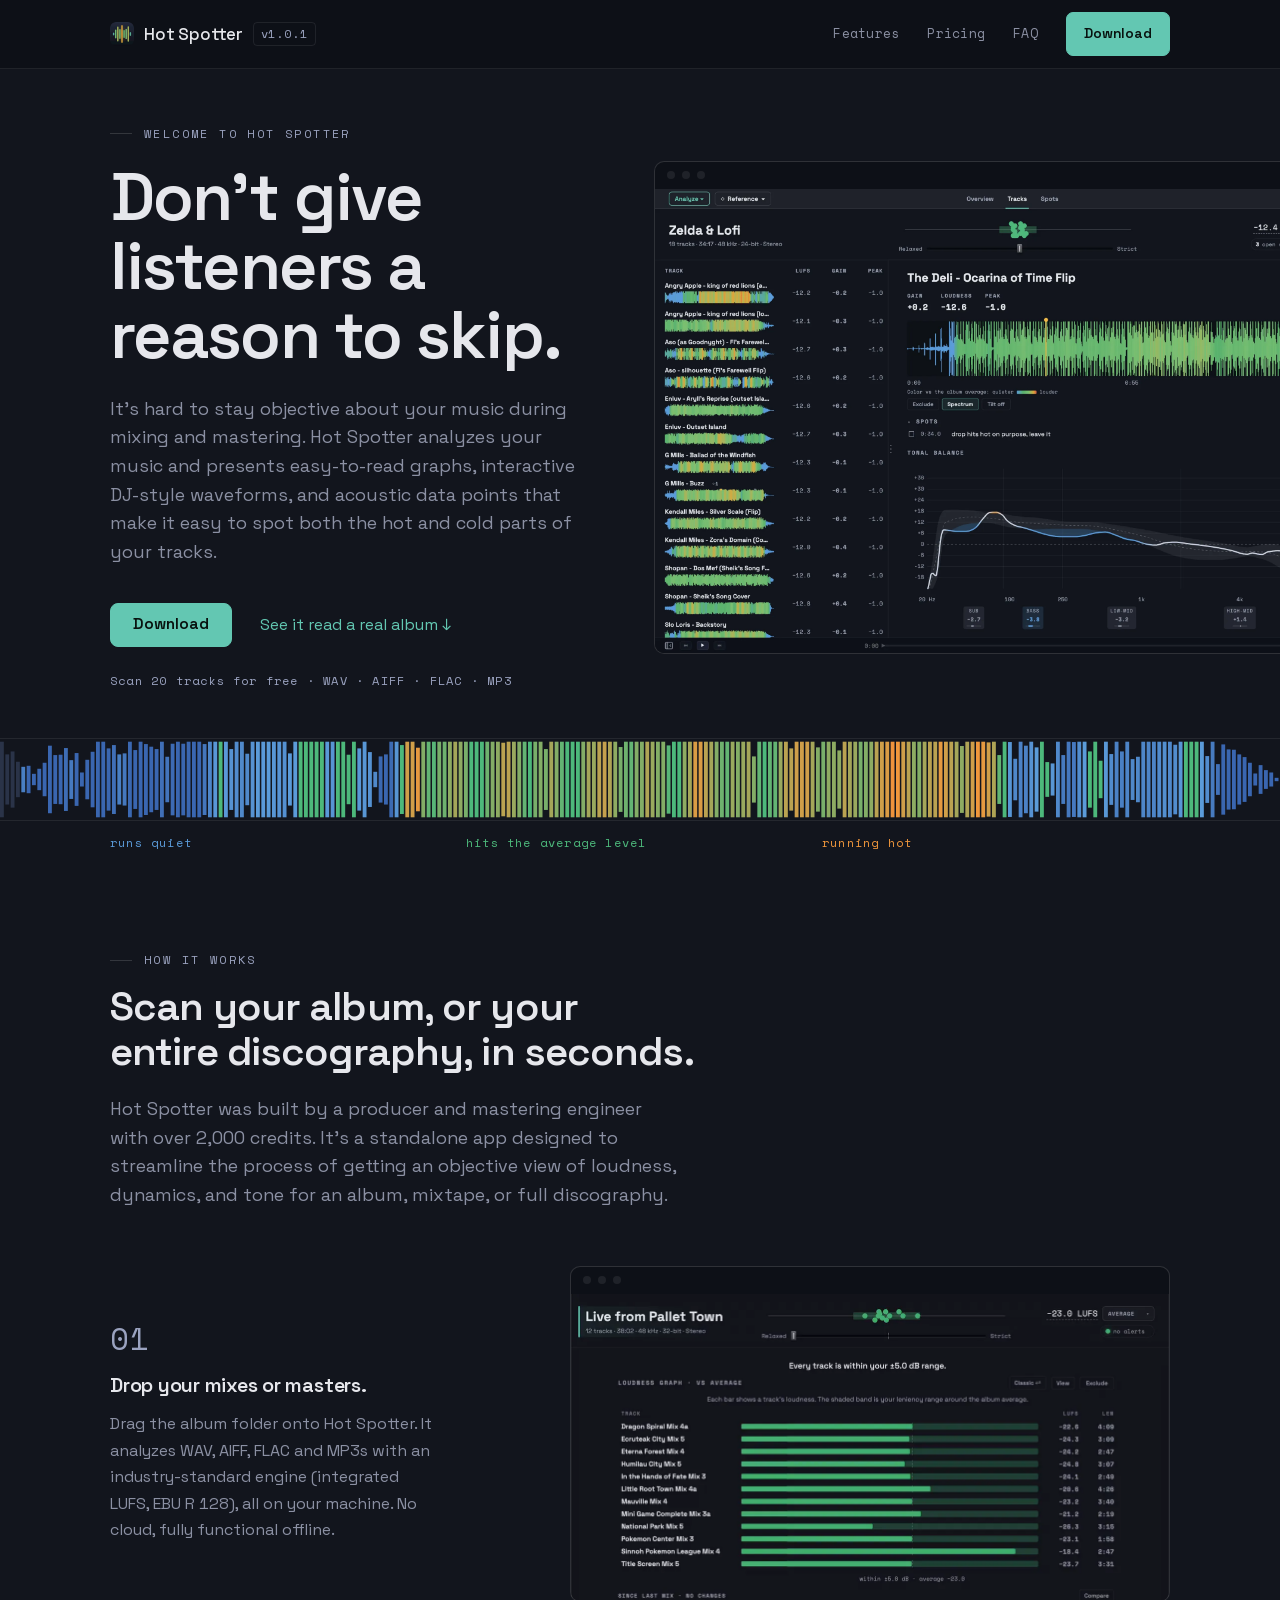
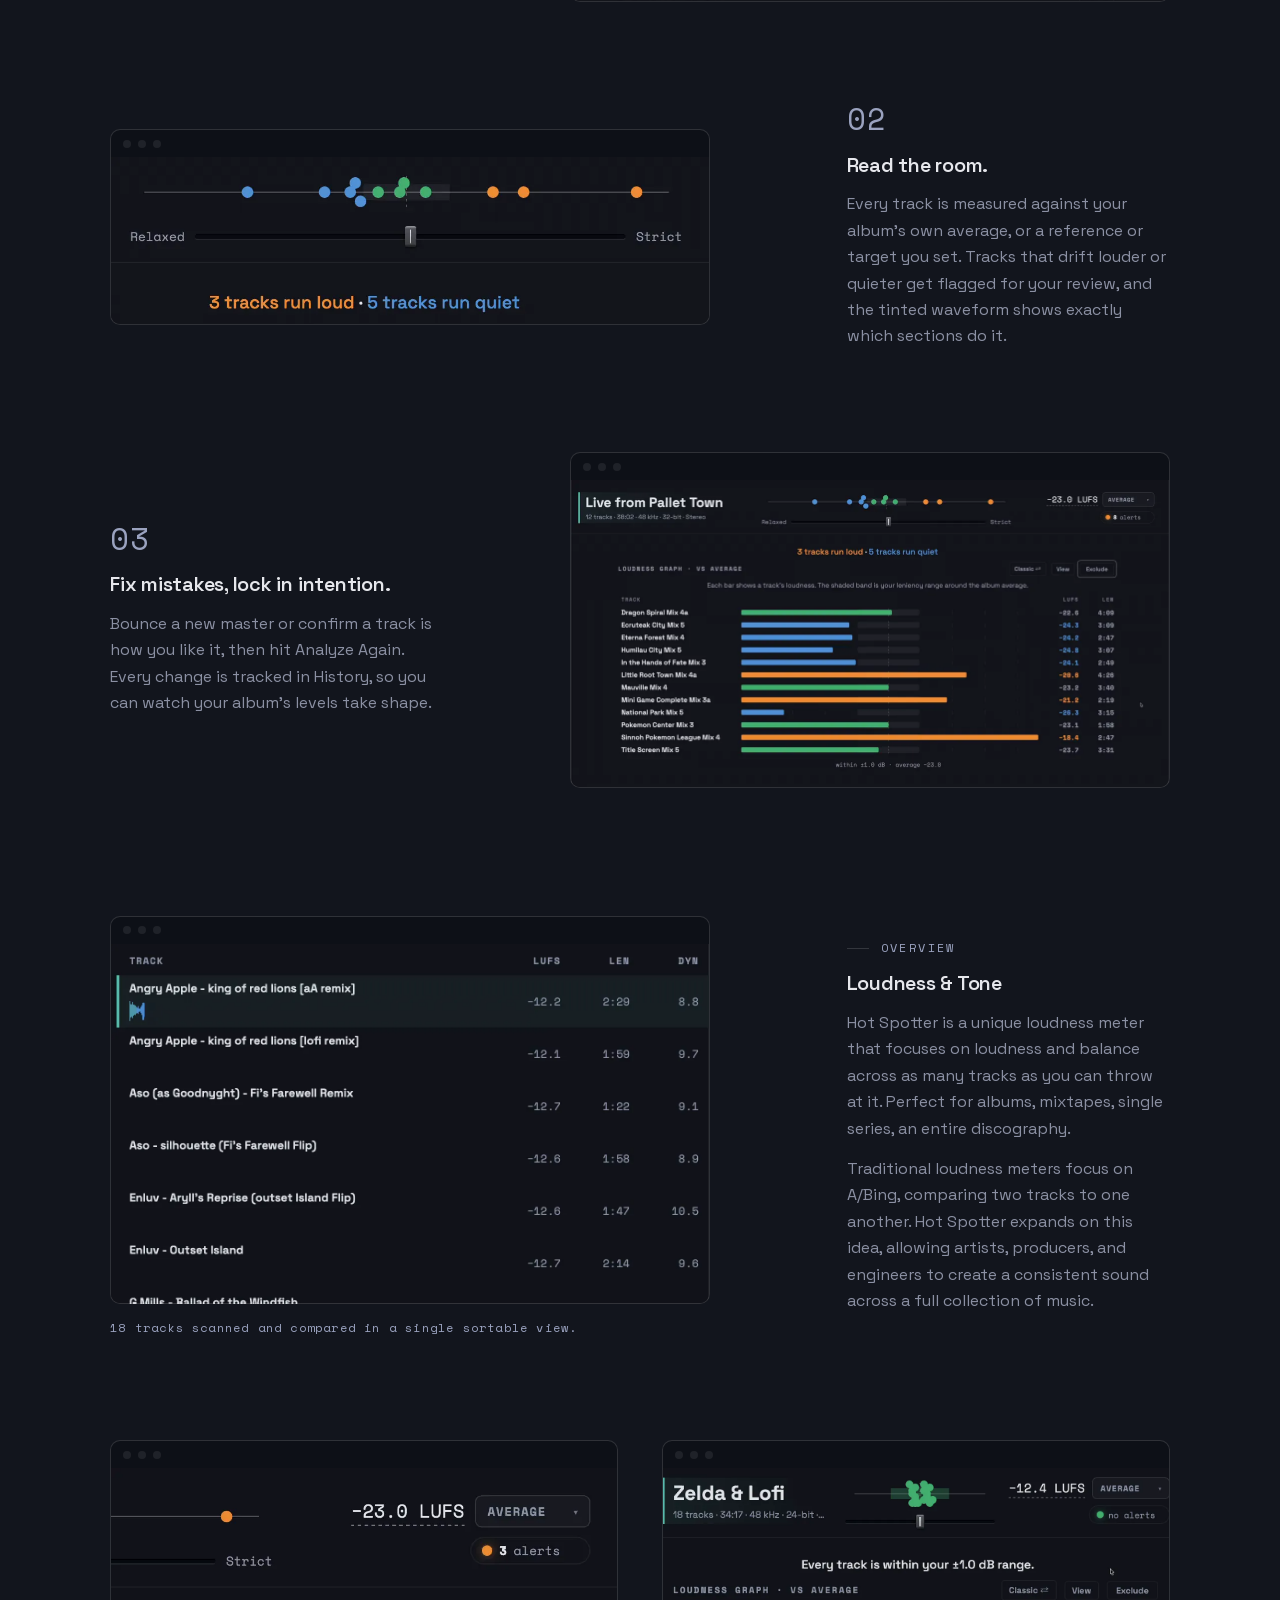
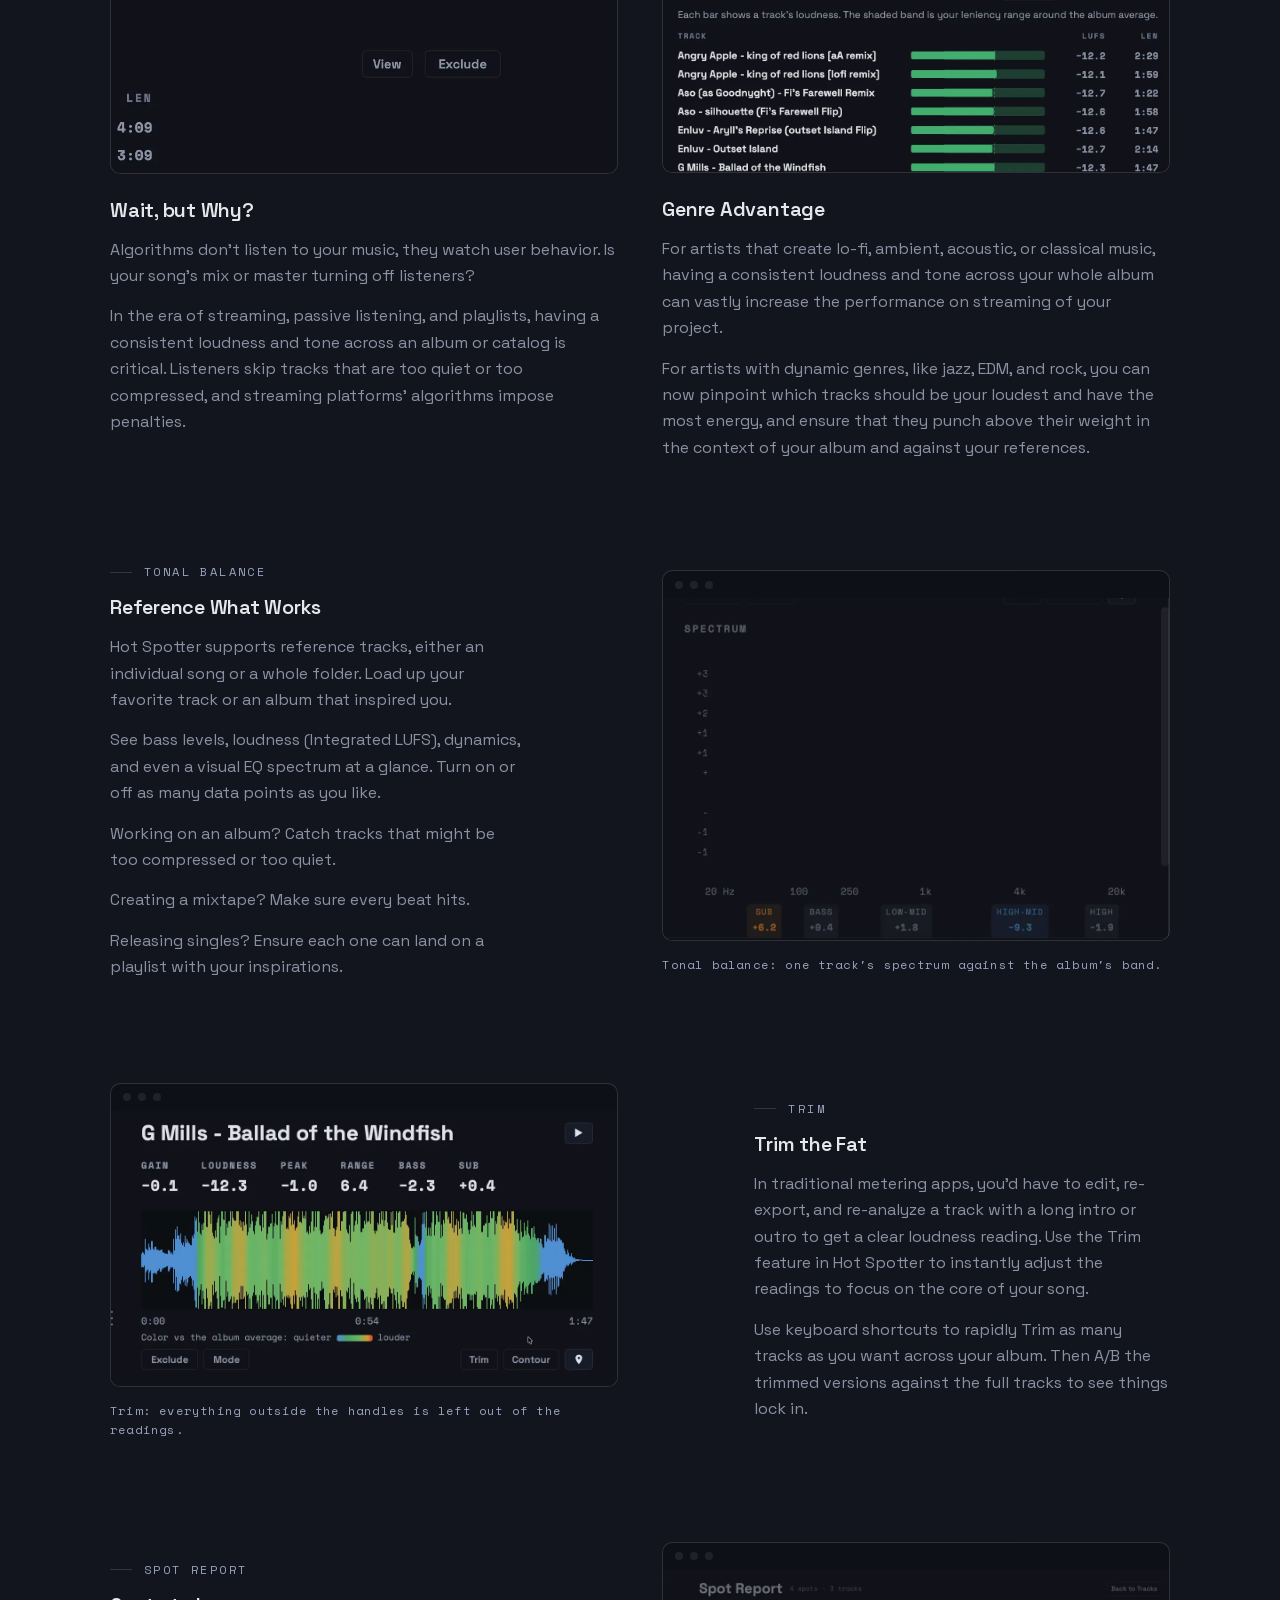
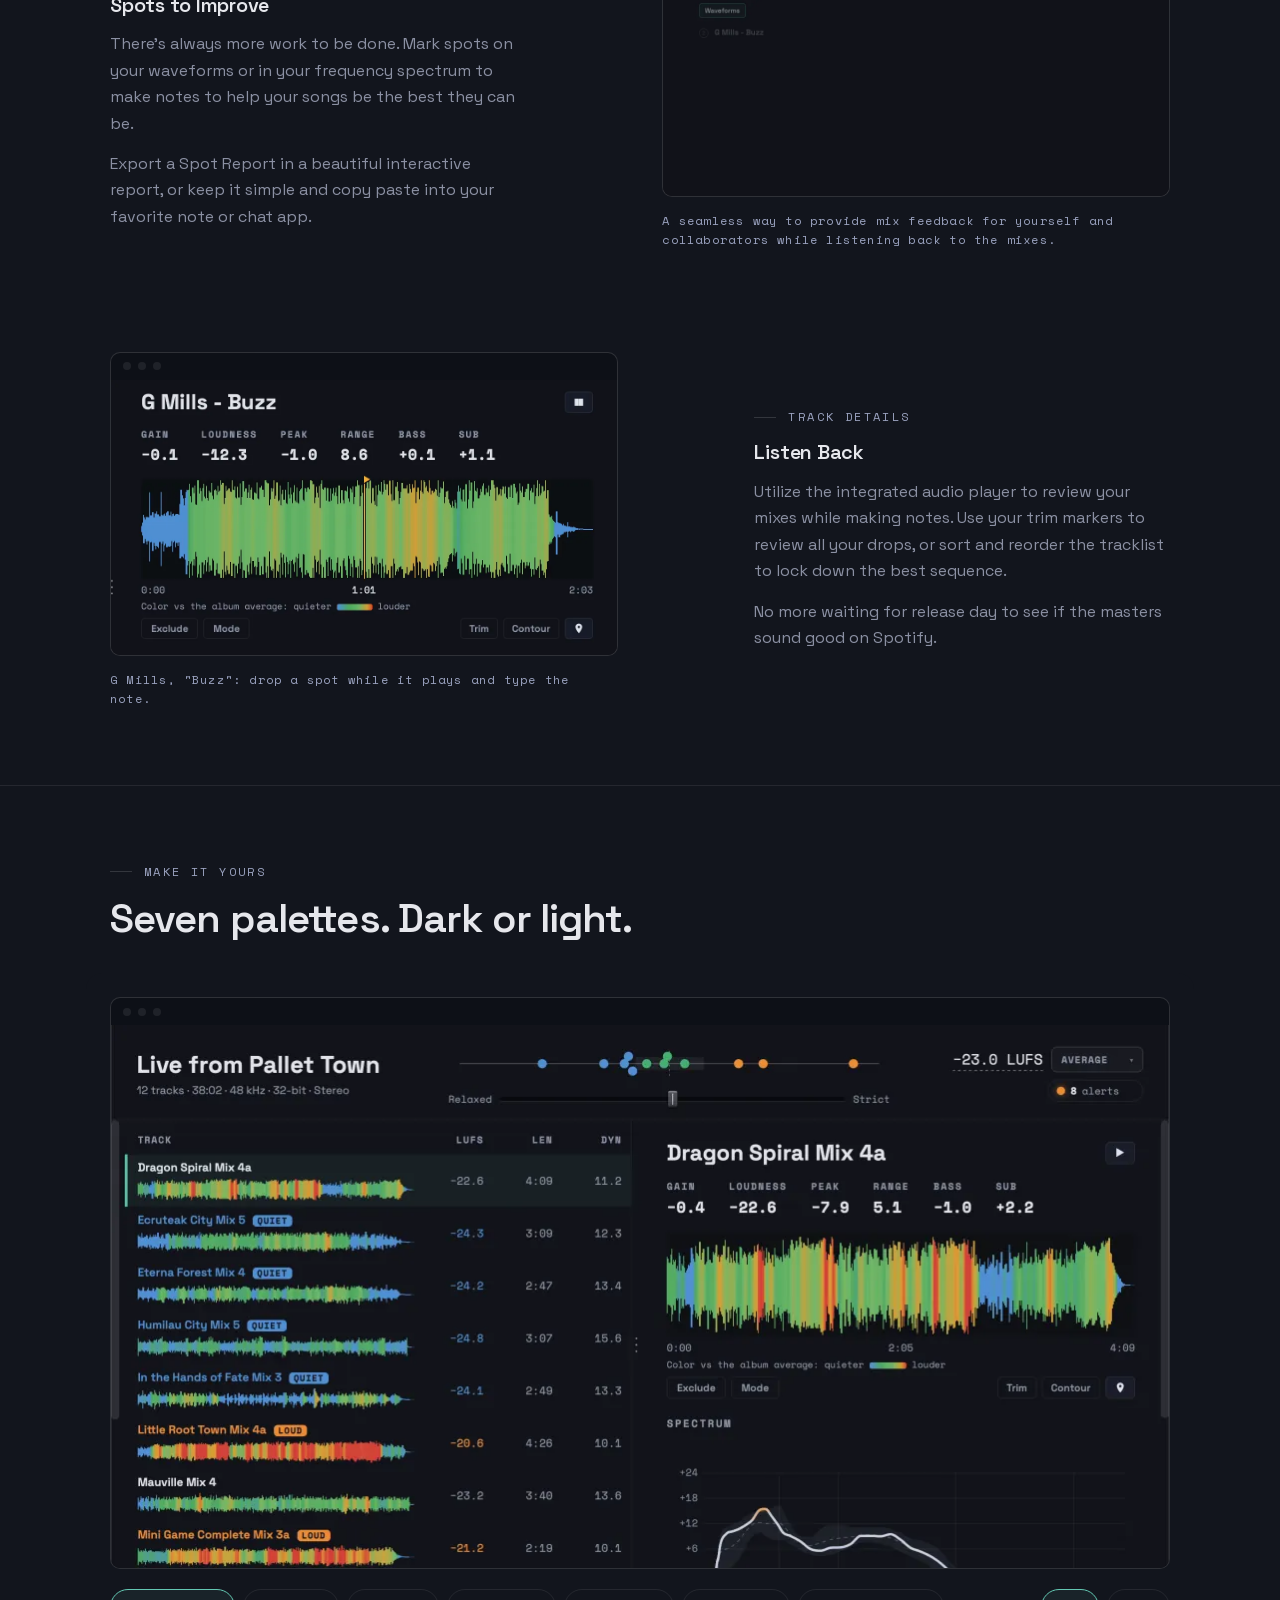
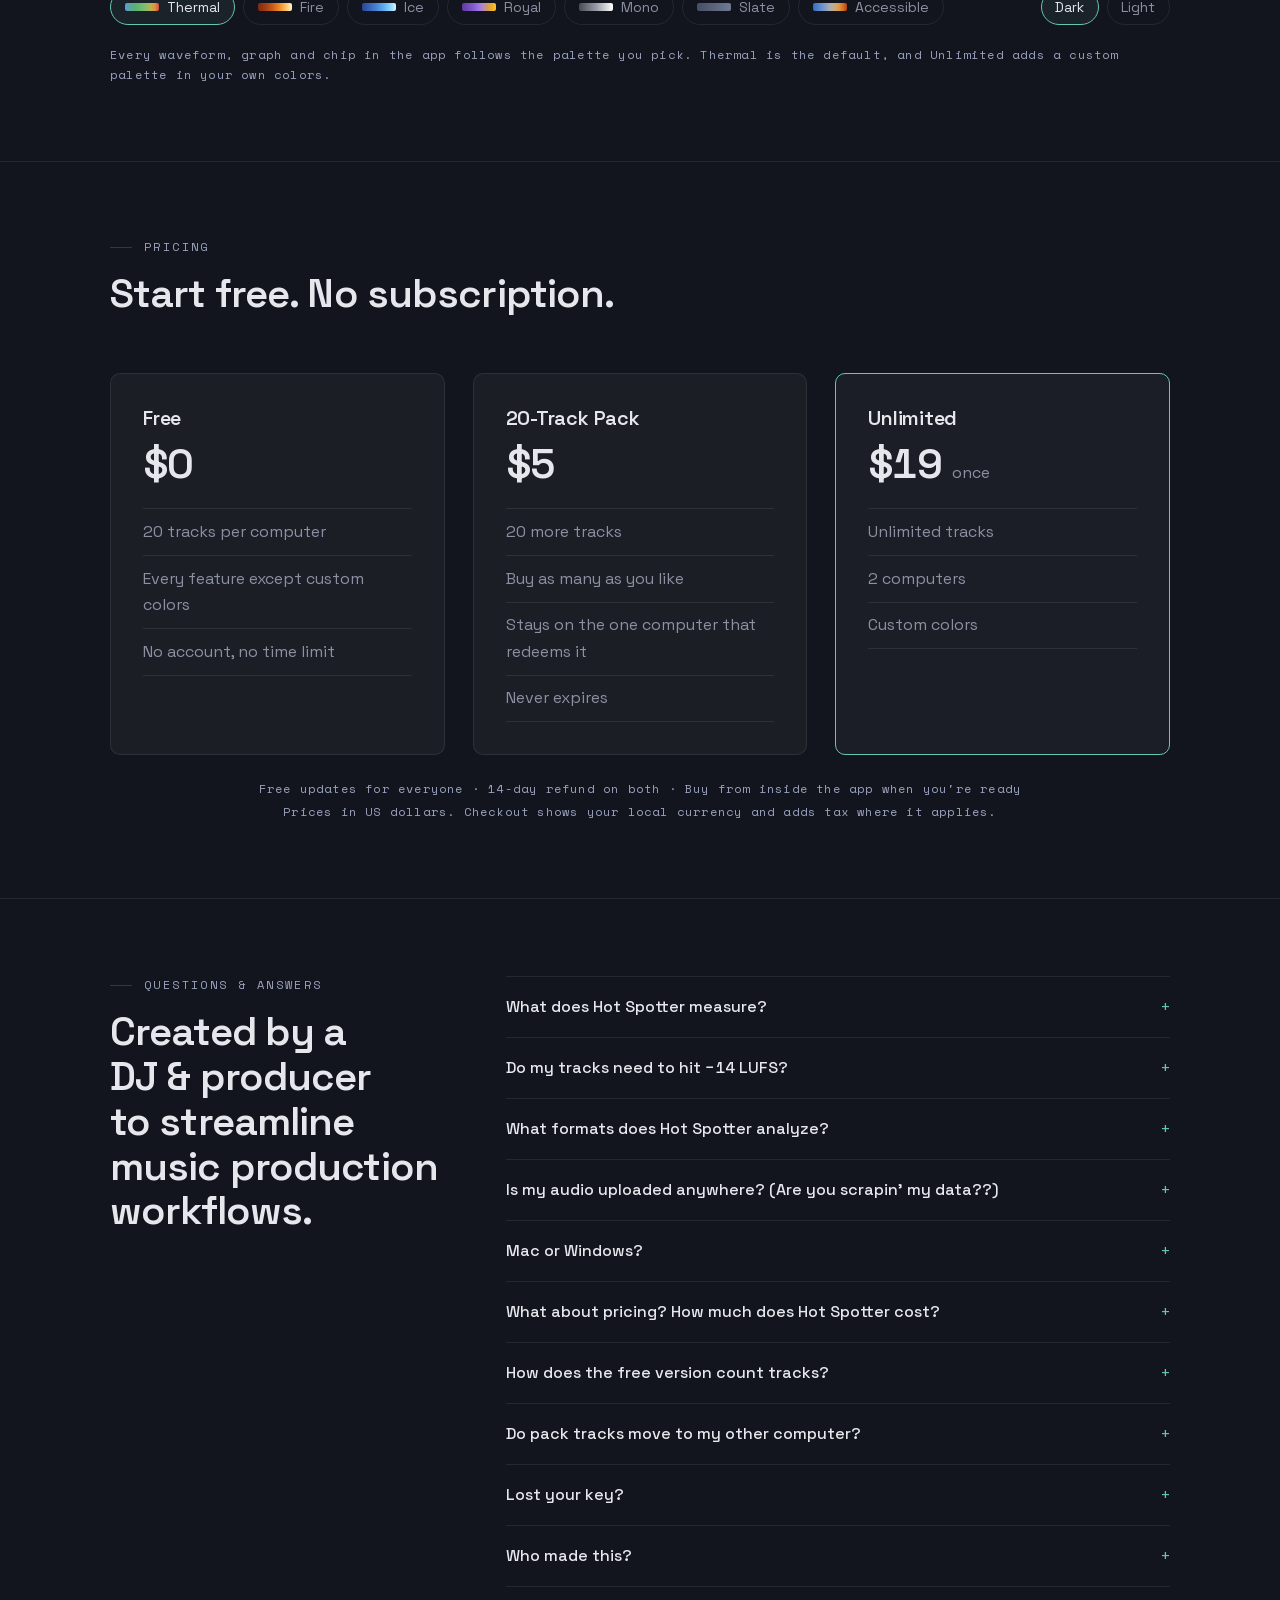
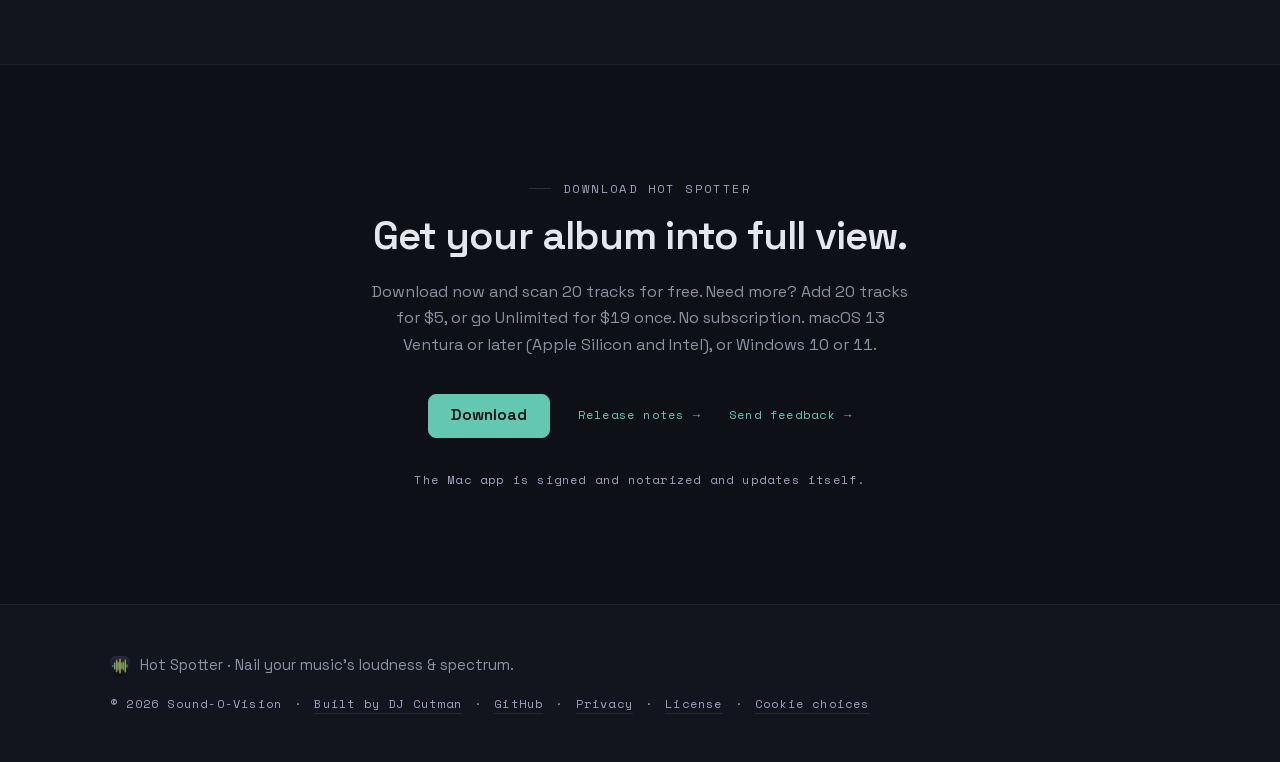
==== commit 421fa303: "site: retake clips (Exclude, Spectrum draw, Trim click) + clips in the Why/Genre columns (private 81" ====
--- a/index.html
+++ b/index.html
@@ -289,7 +289,7 @@
         <li class="row row-wide row-mr">
           <figure class="frame media">
             <div class="chrome" aria-hidden="true"><span></span><span></span><span></span></div>
-            <video class="clip" src="clips/10-since-last-mix.mp4" poster="clips/10-since-last-mix.webp" width="1200" height="554" muted loop playsinline preload="none" aria-label="Since Last Mix after a rescan: a table lists the two tracks that changed, one 3 dB louder and one 4 dB quieter, then Compare shows the last mix&#x27;s bars behind the new ones."></video>
+            <video class="clip" src="clips/03-exclude.mp4" poster="clips/03-exclude.webp" width="1200" height="616" muted loop playsinline preload="none" aria-label="The Overview with Exclude turned on: Sinnoh Pokemon League, the album&#x27;s loudest track, is excluded. Its row grays out, the album average moves from −23.0 to −23.5 LUFS, and eight alerts drop to four."></video>
           </figure>
           <div class="row-text">
             <span class="num" aria-hidden="true">03</span>
@@ -323,11 +323,19 @@
 
         <article class="row row-split">
           <div class="row-text">
+            <figure class="frame media">
+              <div class="chrome" aria-hidden="true"><span></span><span></span><span></span></div>
+              <video class="clip" src="clips/13-alerts-chip.mp4" poster="clips/13-alerts-chip.webp" width="876" height="528" muted loop playsinline preload="none" data-still="clips/13-alerts-chip-still.webp" aria-label="The alerts chip opens a list of the three tracks outside ±2.4 dB of the album average: two run loud and one runs quiet."></video>
+            </figure>
             <h3>Wait, but Why?</h3>
             <p>Algorithms don't listen to your music, they watch user behavior. Is your song's mix or master turning off listeners?</p>
             <p>In the era of streaming, passive listening, and playlists, having a consistent loudness and tone across an album or catalog is critical. Listeners skip tracks that are too quiet or too compressed, and streaming platforms' algorithms impose penalties.</p>
           </div>
           <div class="row-text">
+            <figure class="frame media">
+              <div class="chrome" aria-hidden="true"><span></span><span></span><span></span></div>
+              <video class="clip" src="clips/slider-fingerprint.mp4" poster="clips/slider-fingerprint.webp" width="1300" height="782" muted loop playsinline preload="none" aria-label="On a lo-fi album, the leniency slider moves toward Strict: every track is within ±1.0 dB, but near the Strict end nine tracks are flagged. Back at the default, every track is in range again."></video>
+            </figure>
             <h3>Genre Advantage</h3>
             <p>For artists that create lo-fi, ambient, acoustic, or classical music, having a consistent loudness and tone across your whole album can vastly increase the performance on streaming of your project.</p>
             <p>For artists with dynamic genres, like jazz, EDM, and rock, you can now pinpoint which tracks should be your loudest and have the most energy, and ensure that they punch above their weight in the context of your album and against your references.</p>
@@ -337,7 +345,7 @@
         <article class="row row-mr">
           <figure class="frame media">
             <div class="chrome" aria-hidden="true"><span></span><span></span><span></span></div>
-            <video class="clip" src="clips/04-spectrum-band.mp4" poster="clips/04-spectrum-band.webp" width="1140" height="770" muted loop playsinline preload="none" aria-label="A track&#x27;s spectrum curve over the album&#x27;s band: as the leniency slider moves, the band widens and narrows, and the curve and the sub-to-high chips turn orange or blue where the track leaves it."></video>
+            <video class="clip" src="clips/04-spectrum-draw.mp4" poster="clips/04-spectrum-draw.webp" width="1140" height="770" muted loop playsinline preload="none" data-still="clips/04-spectrum-draw-still.webp" aria-label="A track&#x27;s spectrum curve draws in over the album&#x27;s band. As the leniency slider moves, the band widens and narrows, and the curve and the sub-to-high chips turn orange or blue where the track leaves it."></video>
             <figcaption class="micro">Tonal balance: one track's spectrum against the album's band.</figcaption>
           </figure>
           <div class="row-text">
@@ -354,7 +362,7 @@
         <article class="row row-ml">
           <figure class="frame media">
             <div class="chrome" aria-hidden="true"><span></span><span></span><span></span></div>
-            <video class="clip" src="clips/09-trim-short.mp4" poster="clips/09-trim-short.webp" width="1140" height="620" muted loop playsinline preload="none" aria-label="A track&#x27;s waveform: the In trim handle is dragged past the quiet intro, and the readings above re-analyze to cover only the part between the handles."></video>
+            <video class="clip" src="clips/09-trim-click.mp4" poster="clips/09-trim-click.webp" width="1140" height="620" muted loop playsinline preload="none" aria-label="Trim is clicked and handles appear on a track&#x27;s waveform. The In handle is dragged past the quiet intro, and the readings above re-analyze to cover only the part between the handles."></video>
             <figcaption class="micro">Trim: everything outside the handles is left out of the readings.</figcaption>
           </figure>
           <div class="row-text">
--- a/site.css
+++ b/site.css
@@ -821,3 +821,6 @@
   .dl-grid { grid-template-columns: 1fr; }
   .dl-tile { position: static; order: 2; }
 }
+
+/* a split column with a clip above its heading */
+.row-text > .frame + h3 { margin-top: 1.5rem; }
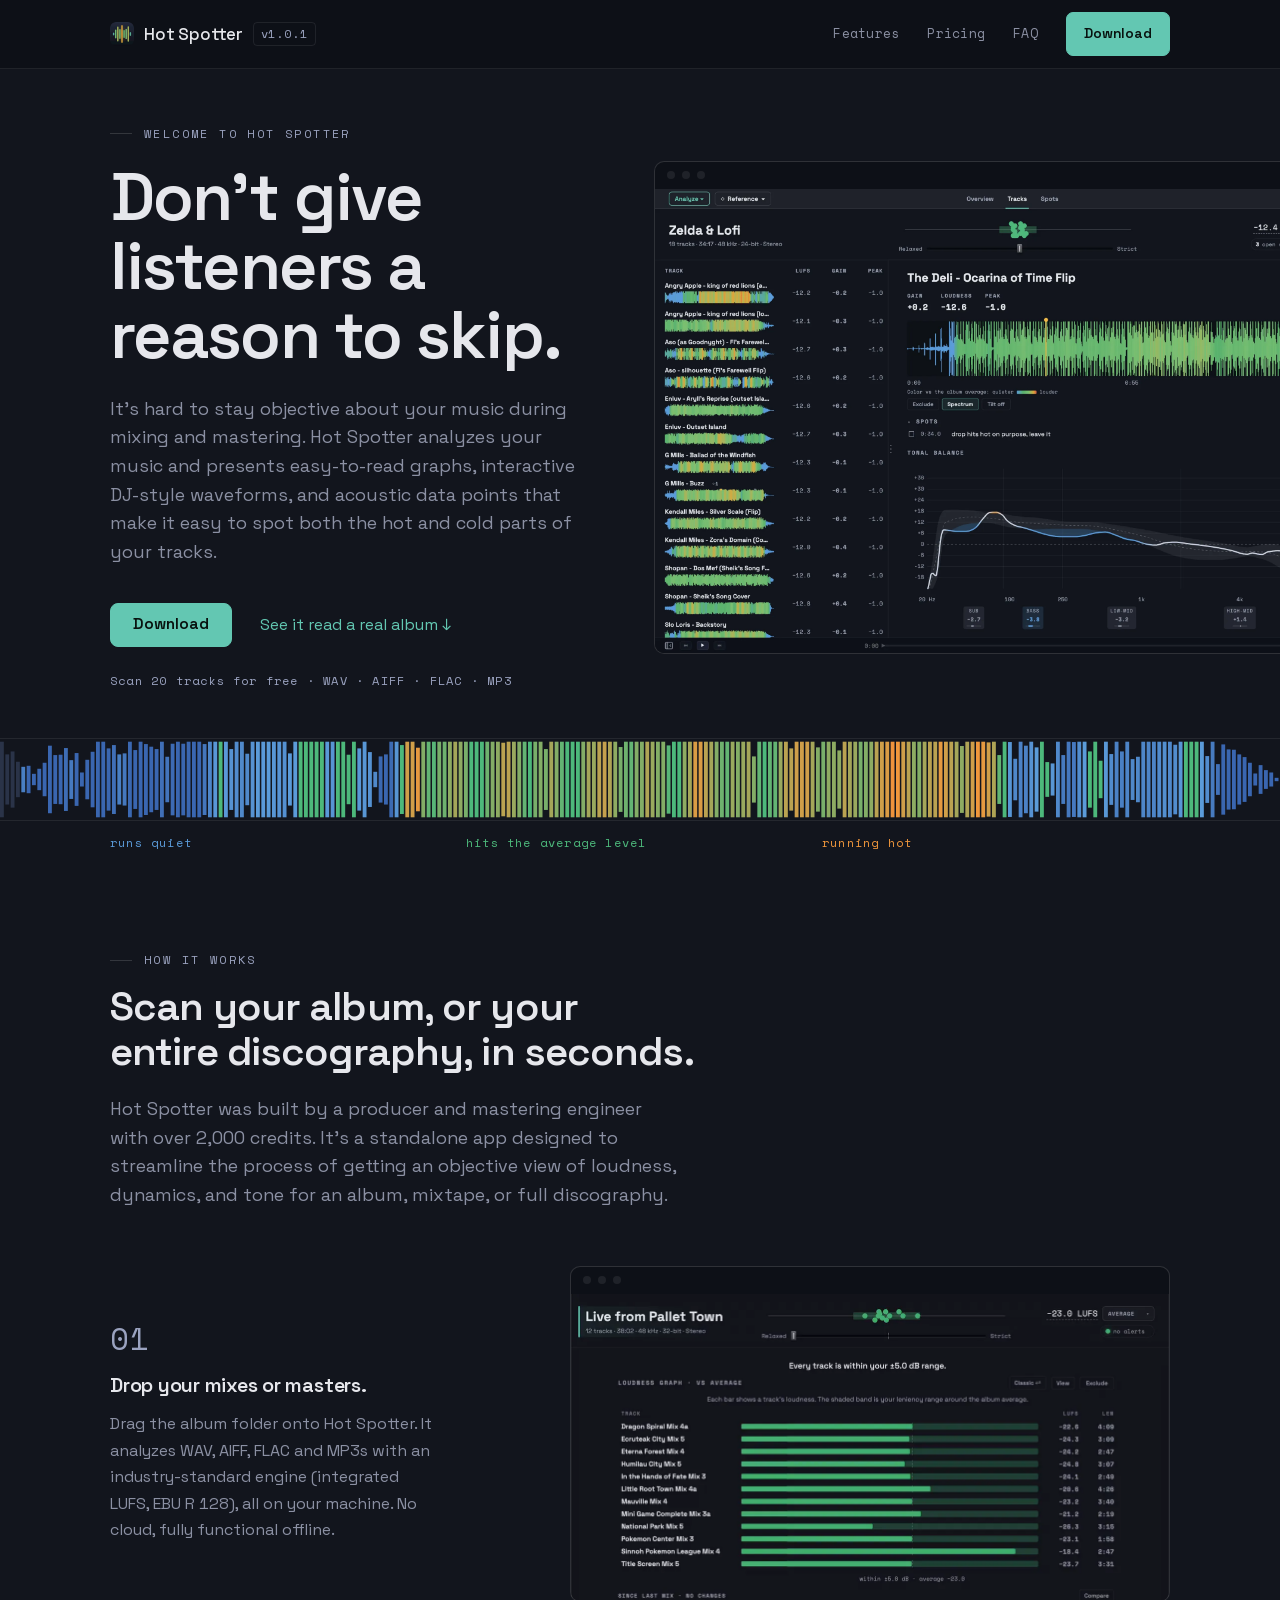
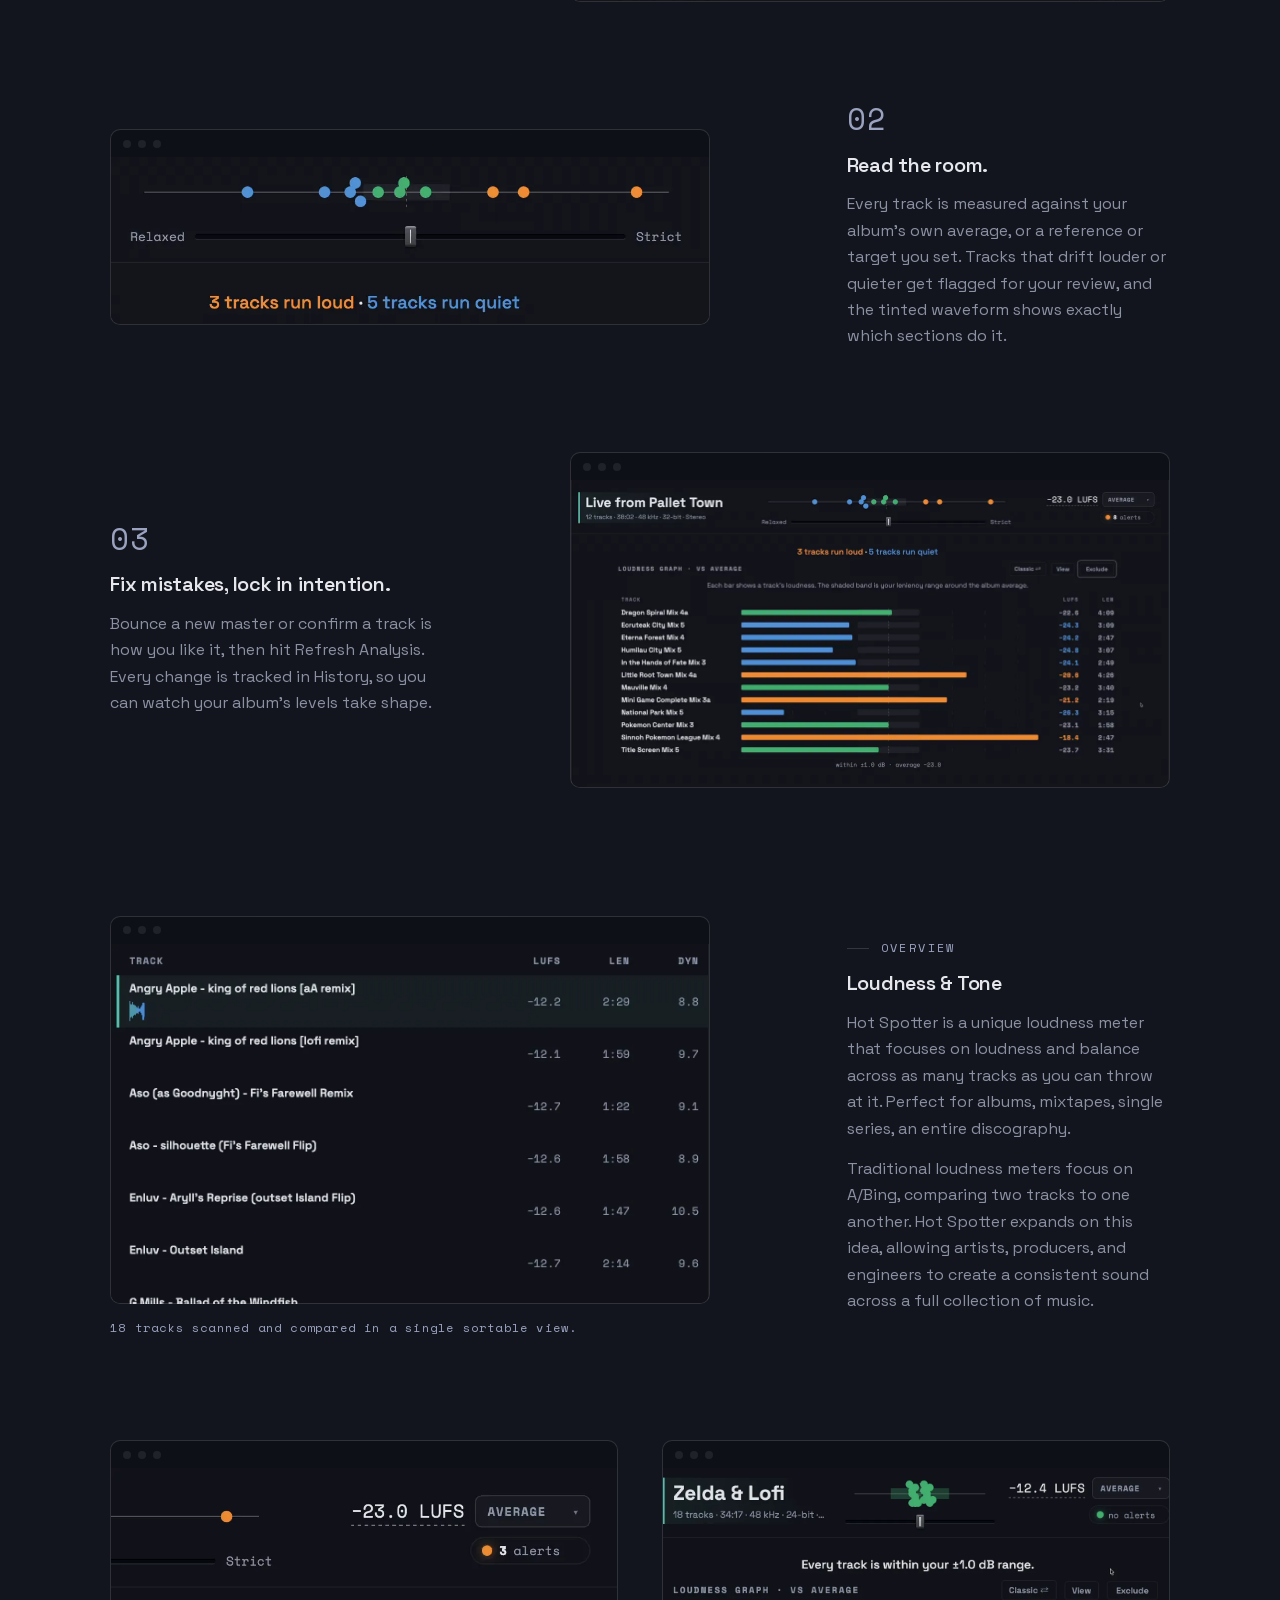
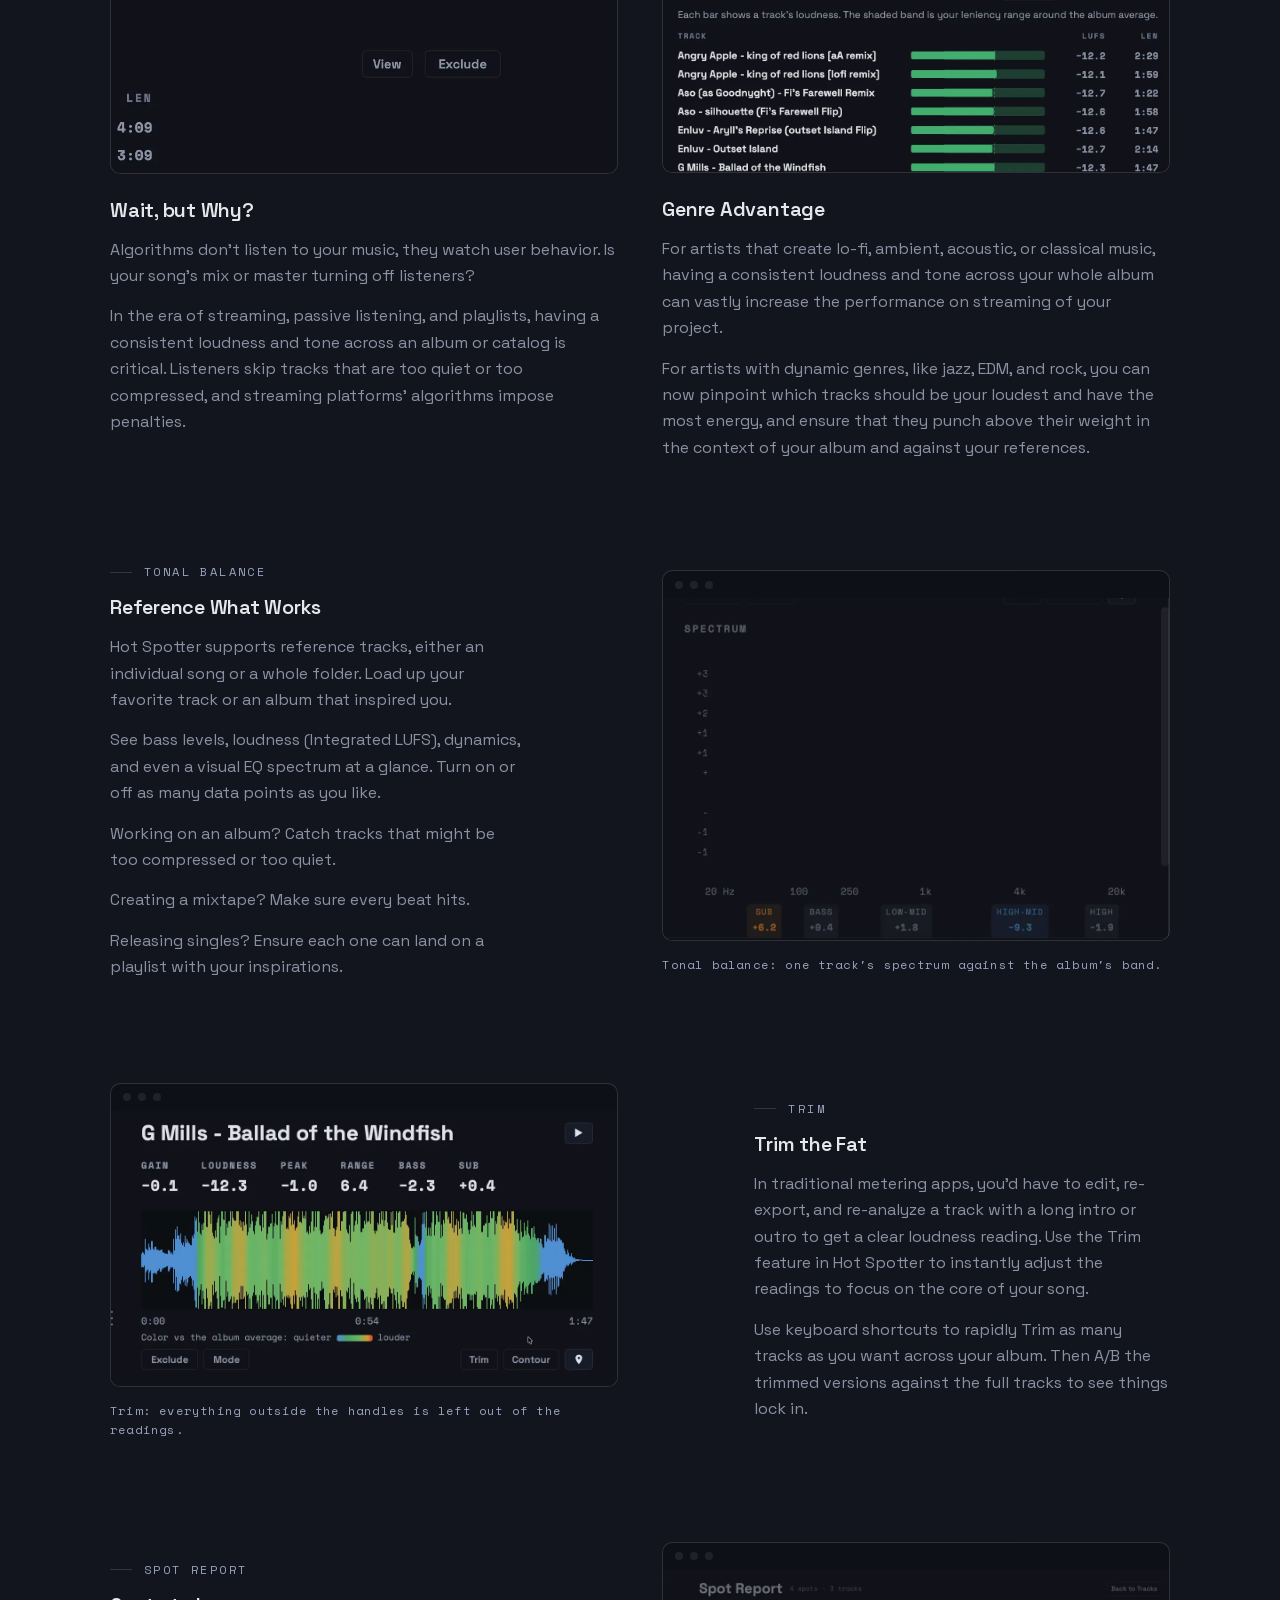
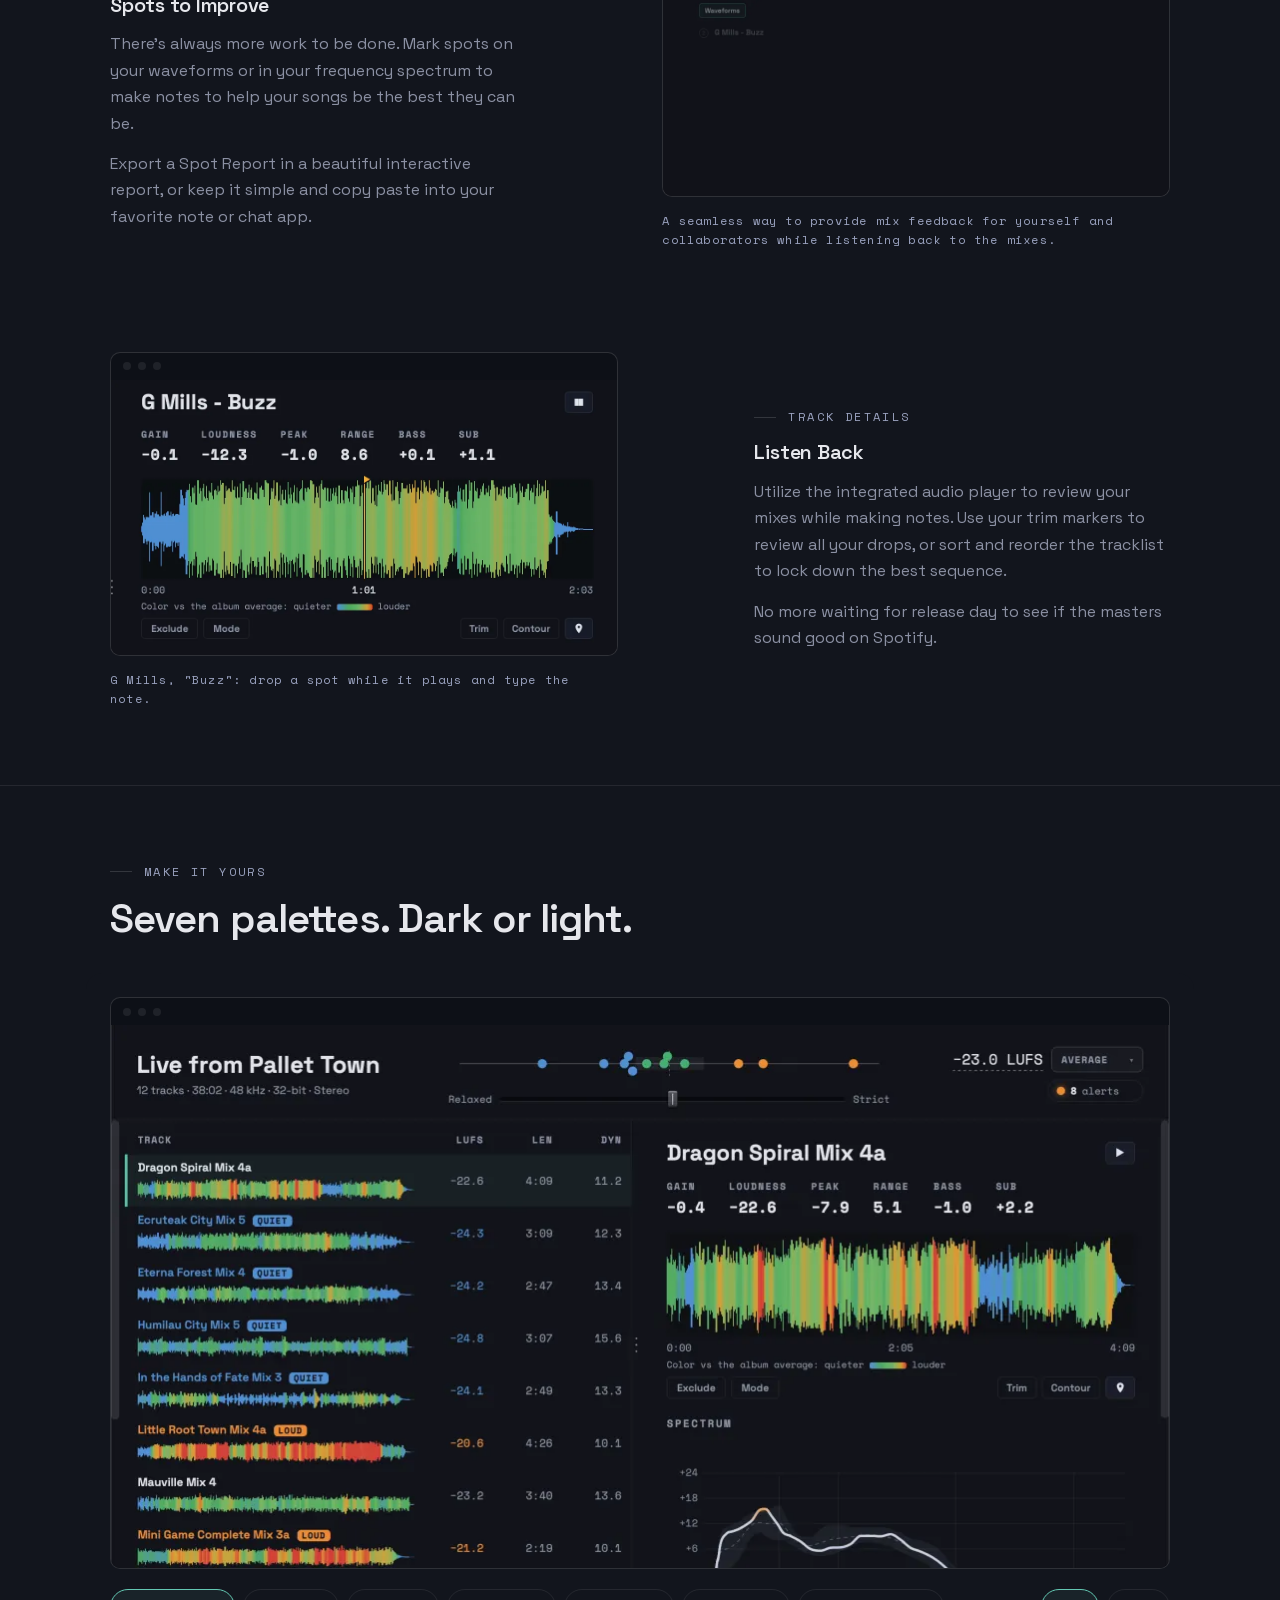
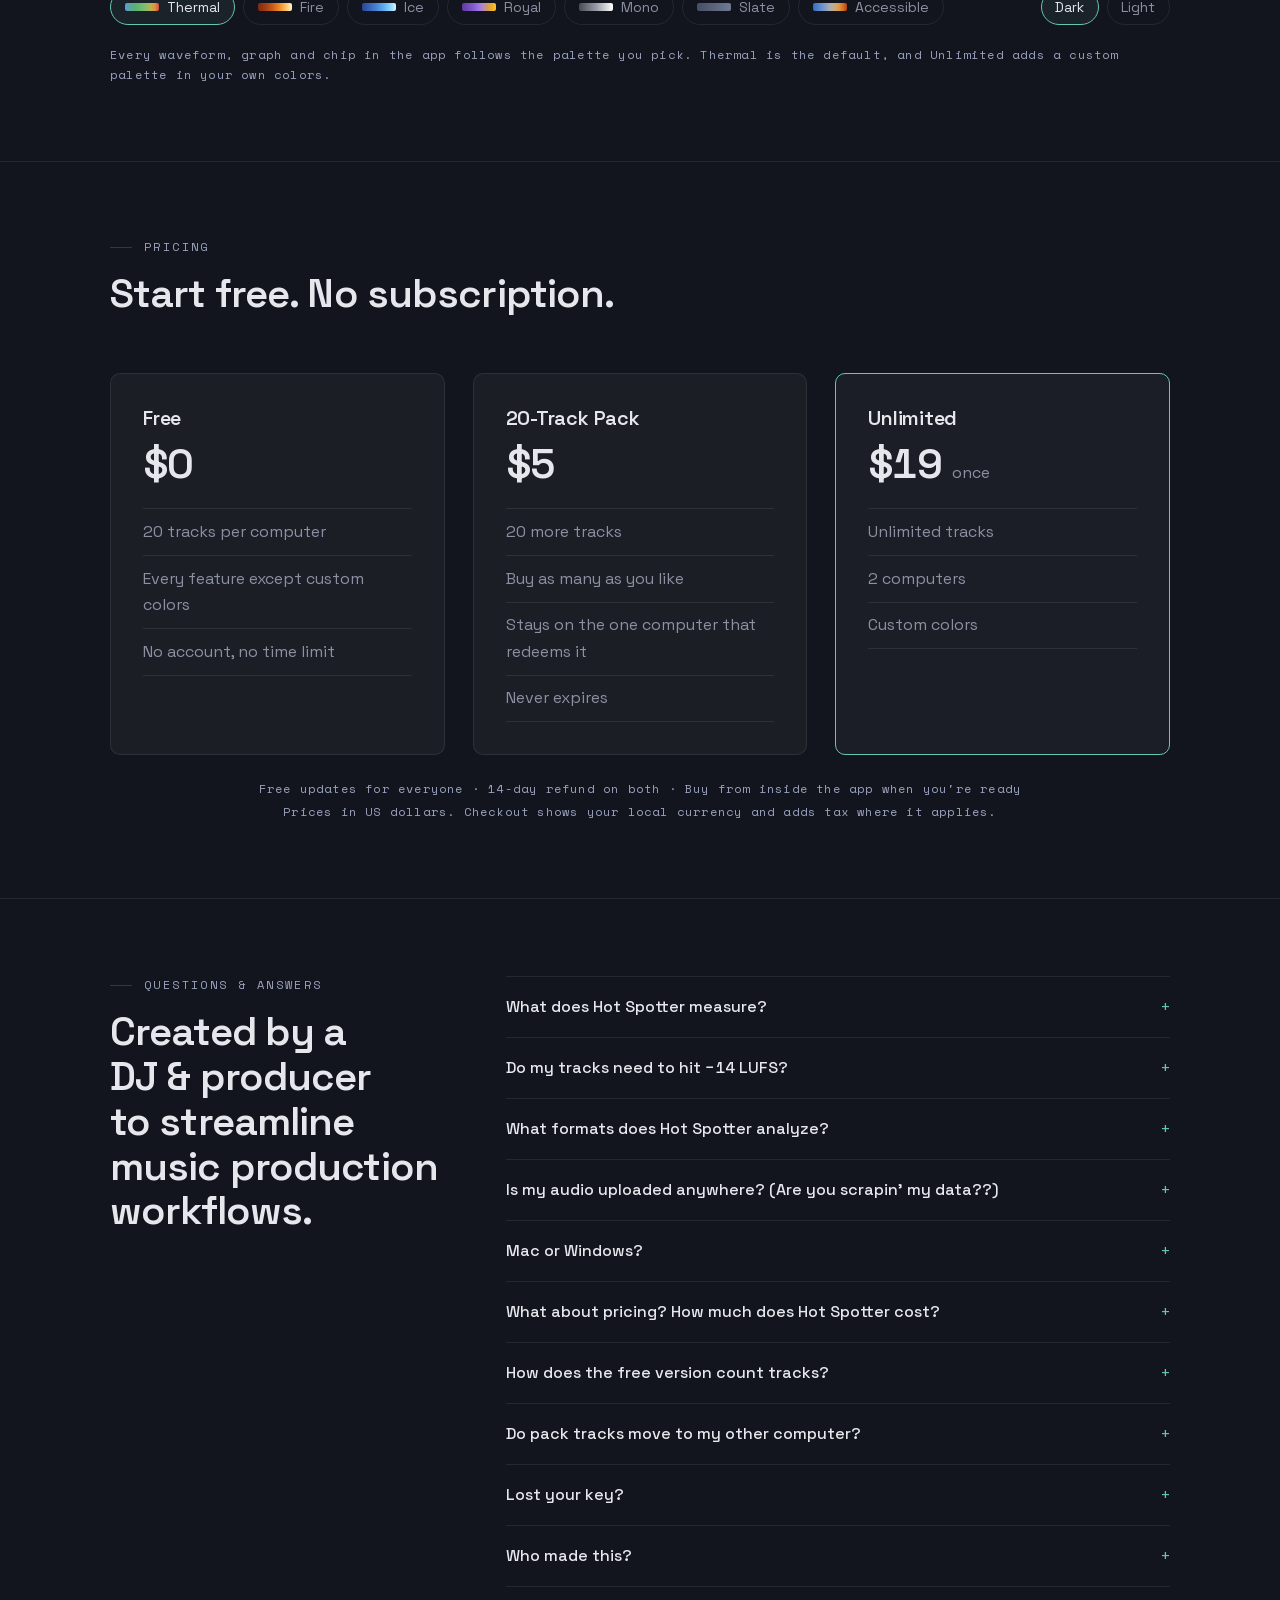
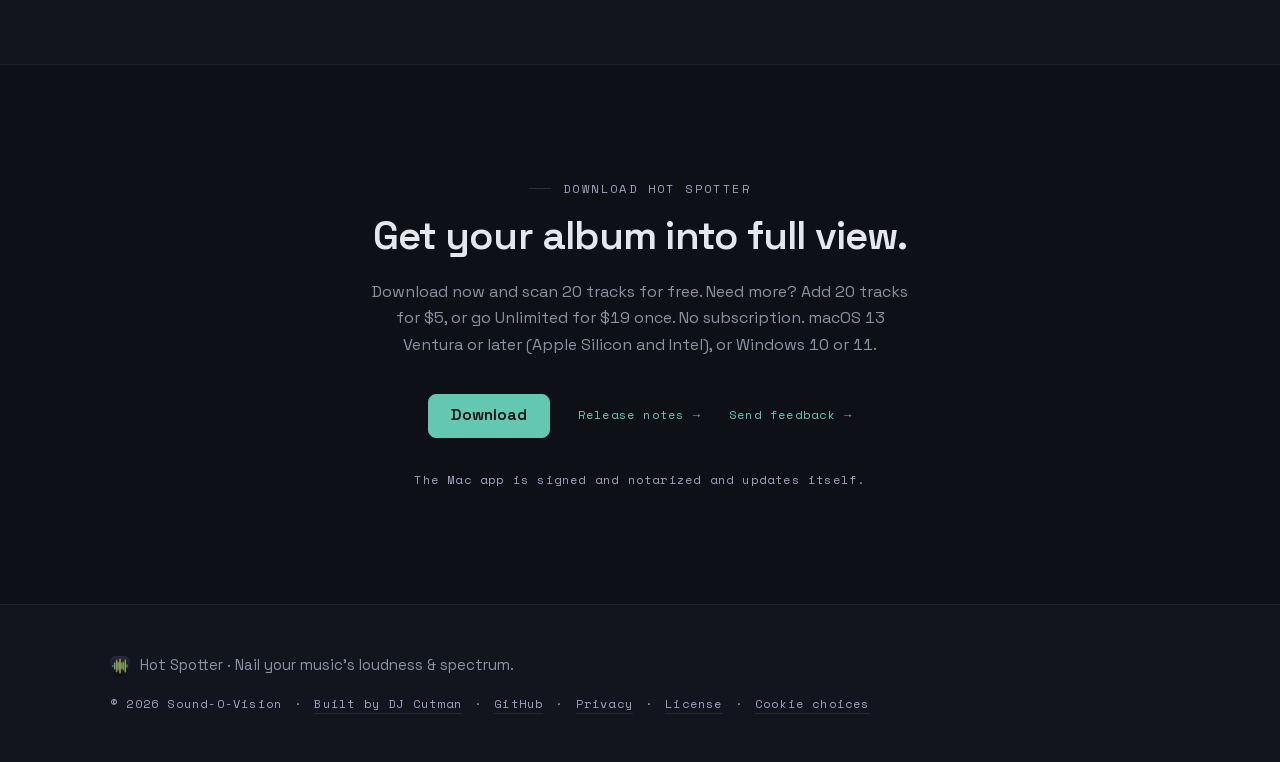
==== commit fb7ab612: "site: Refresh Analysis, the app's word for Analyze Again (private 72cacf4)" ====
--- a/index.html
+++ b/index.html
@@ -294,7 +294,7 @@
           <div class="row-text">
             <span class="num" aria-hidden="true">03</span>
             <h3>Fix mistakes, lock in intention.</h3>
-            <p>Bounce a new master or confirm a track is how you like it, then hit Analyze Again. Every change is tracked in History, so you can watch your album's levels take shape.</p>
+            <p>Bounce a new master or confirm a track is how you like it, then hit Refresh Analysis. Every change is tracked in History, so you can watch your album's levels take shape.</p>
           </div>
         </li>
       </ol>
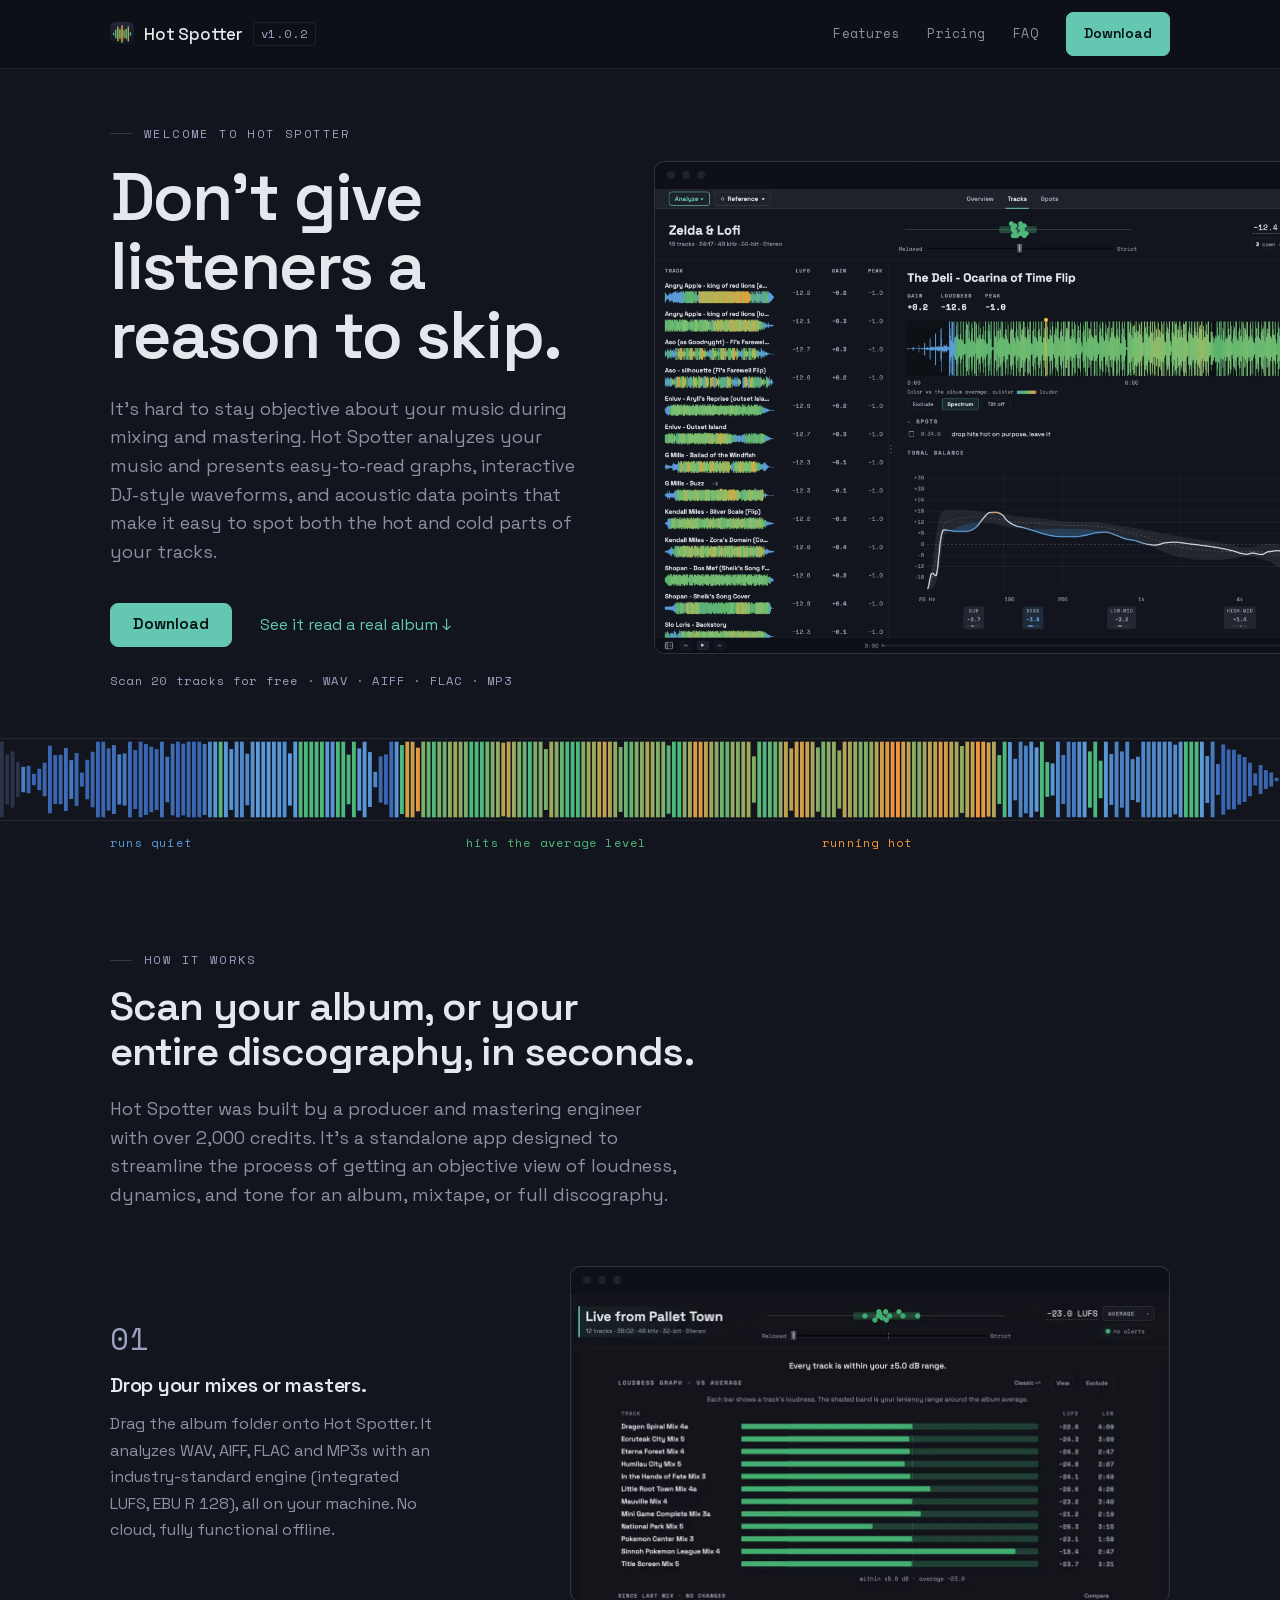
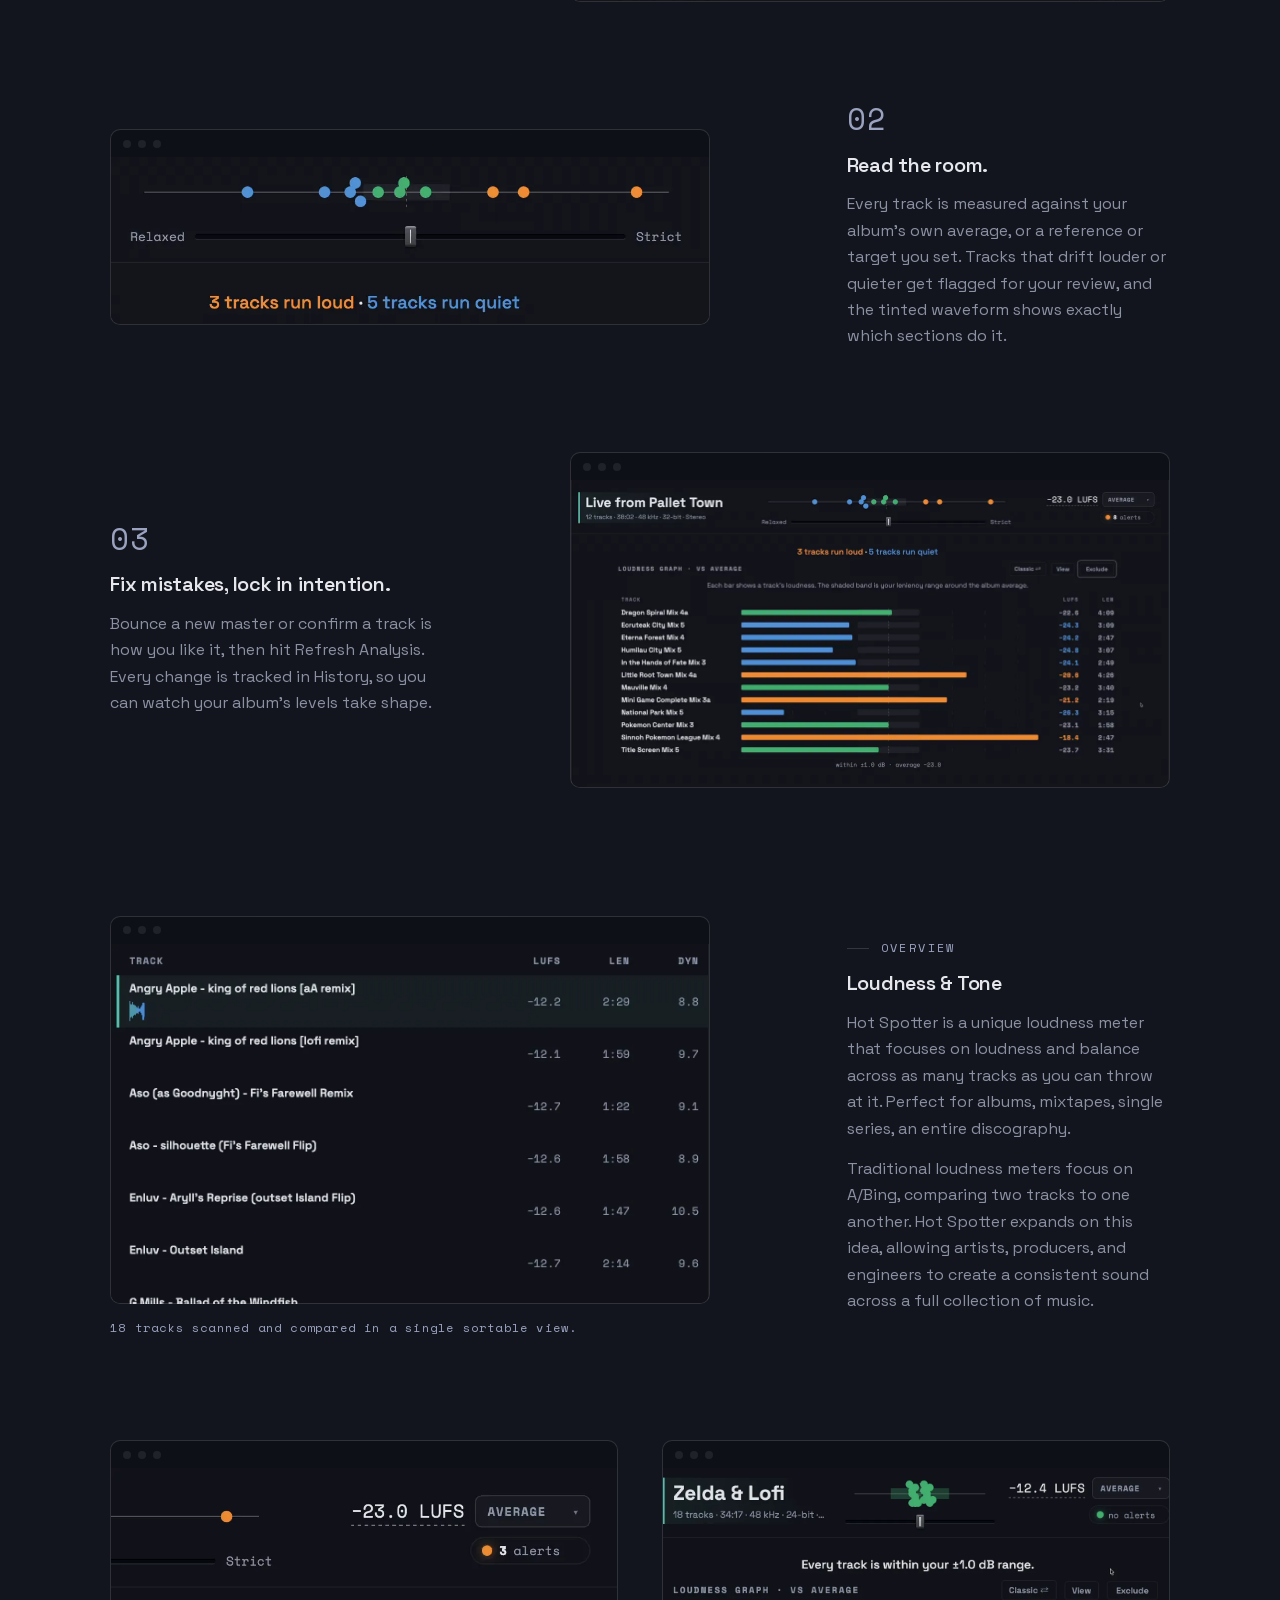
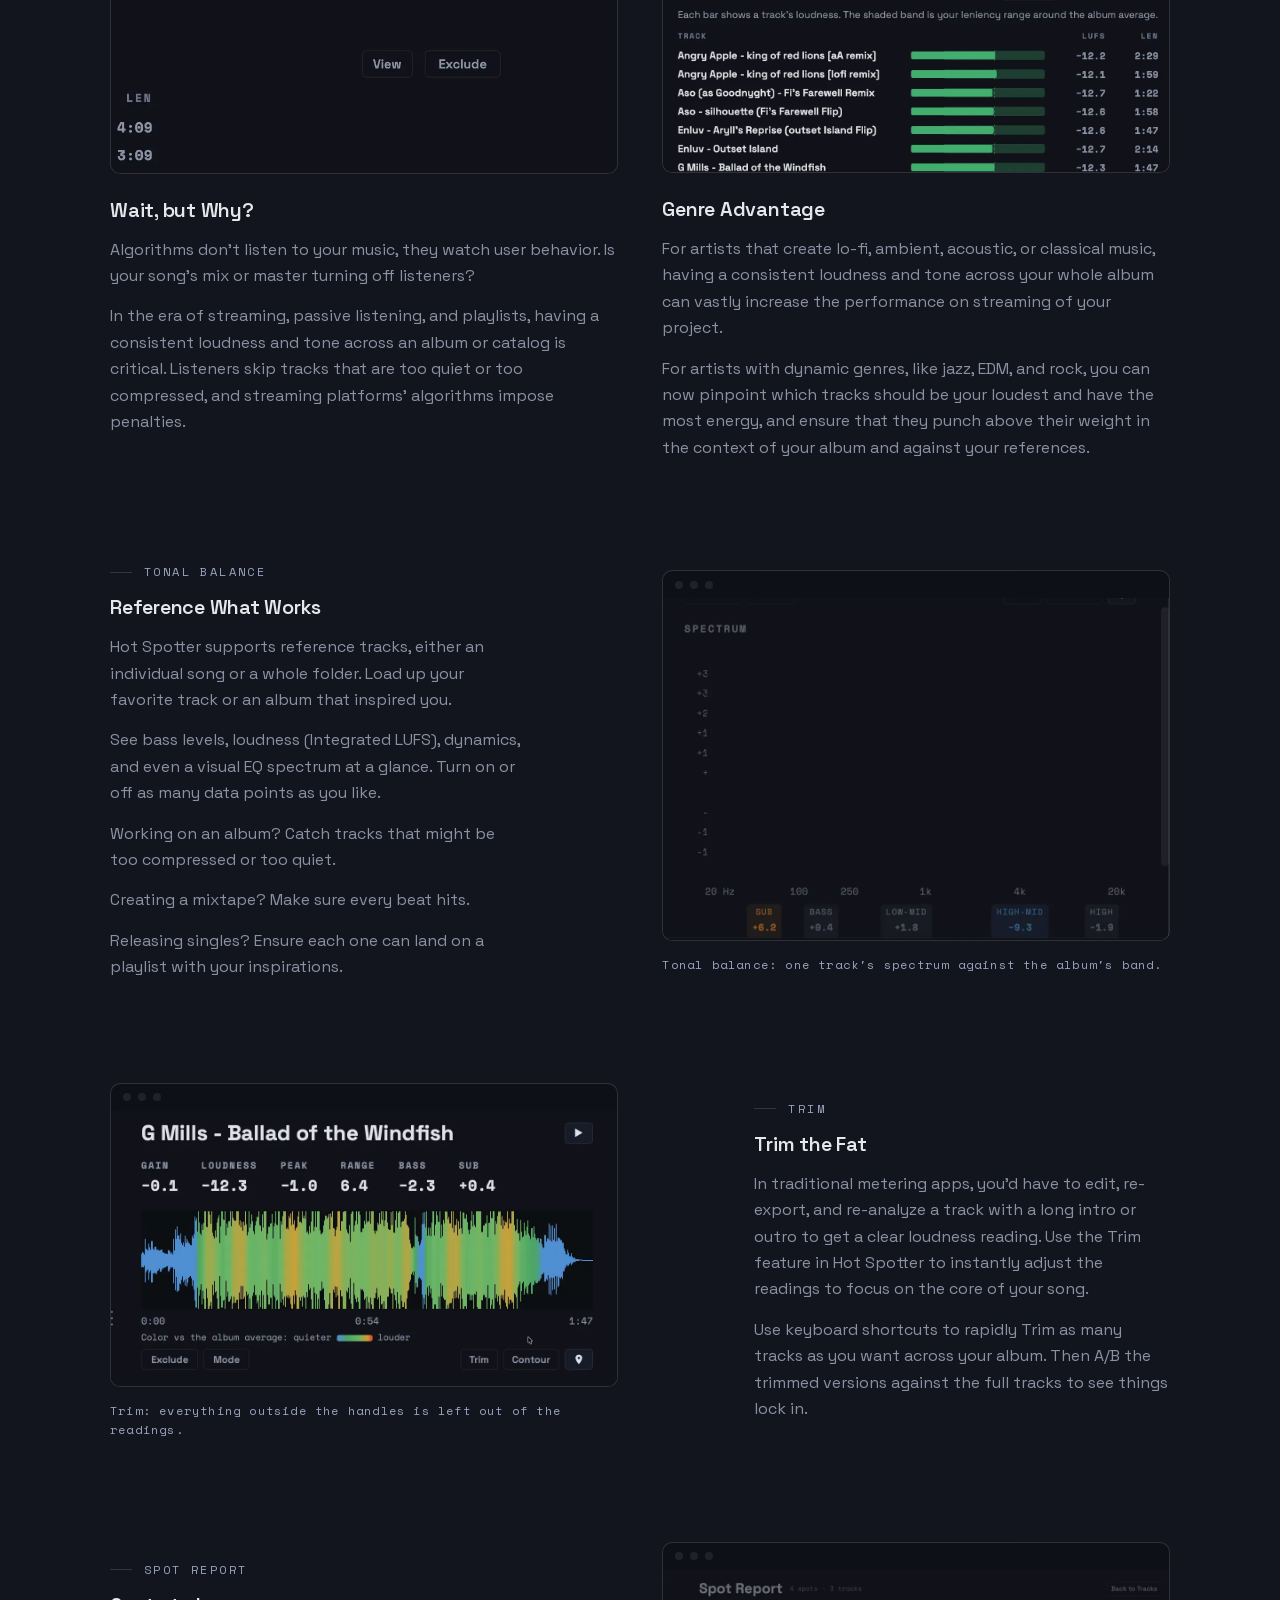
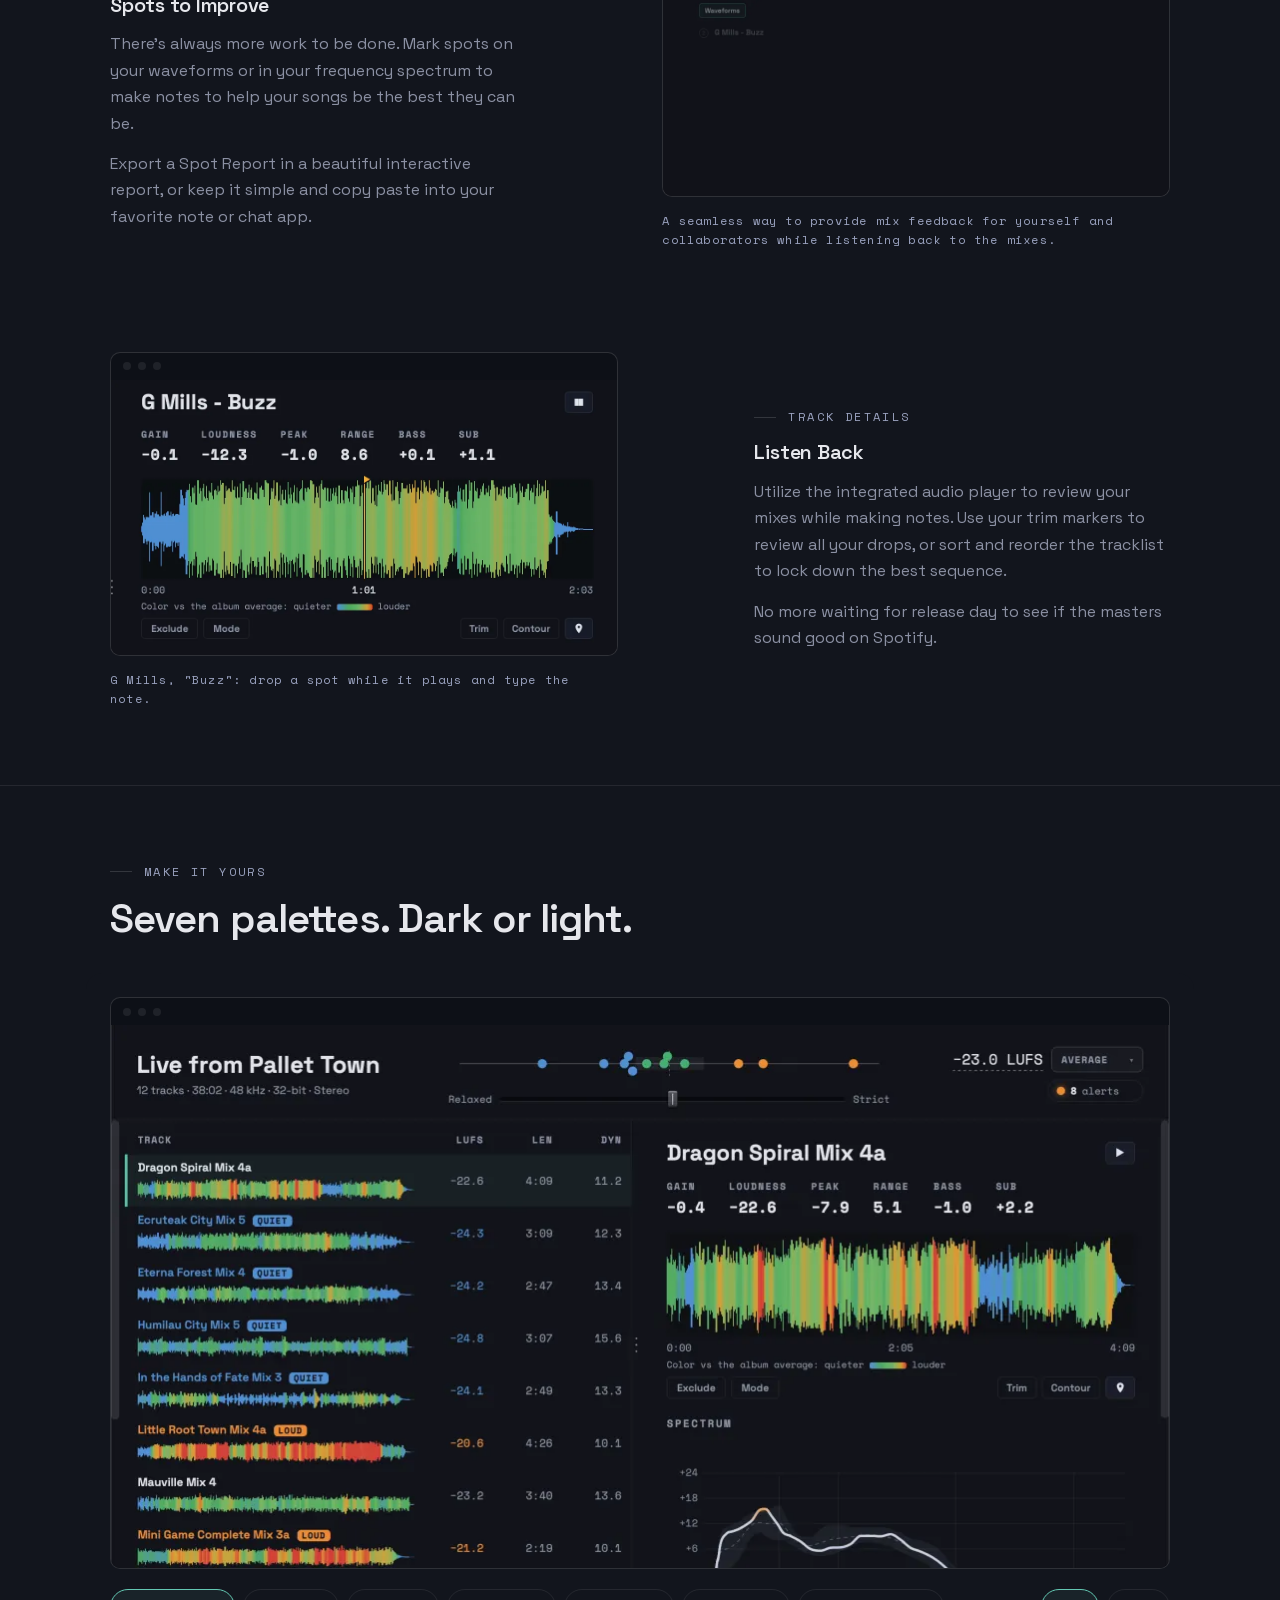
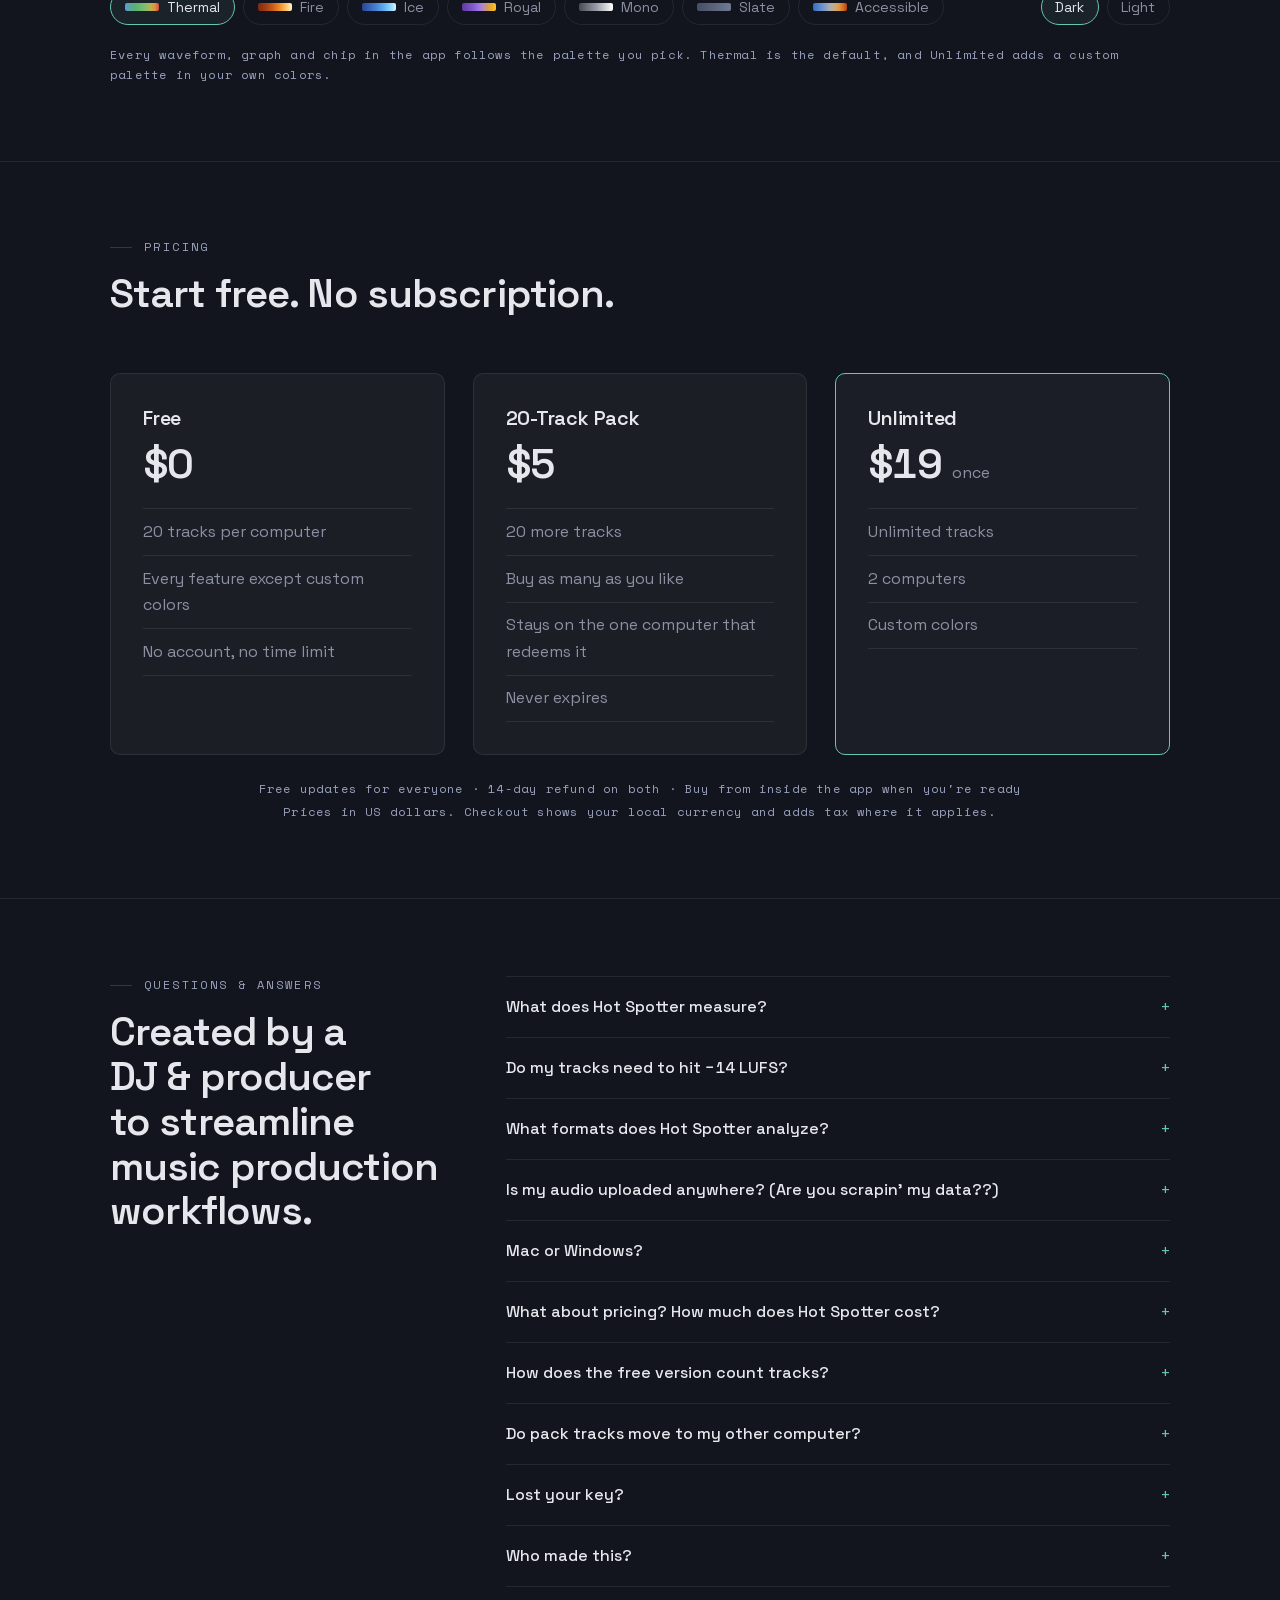
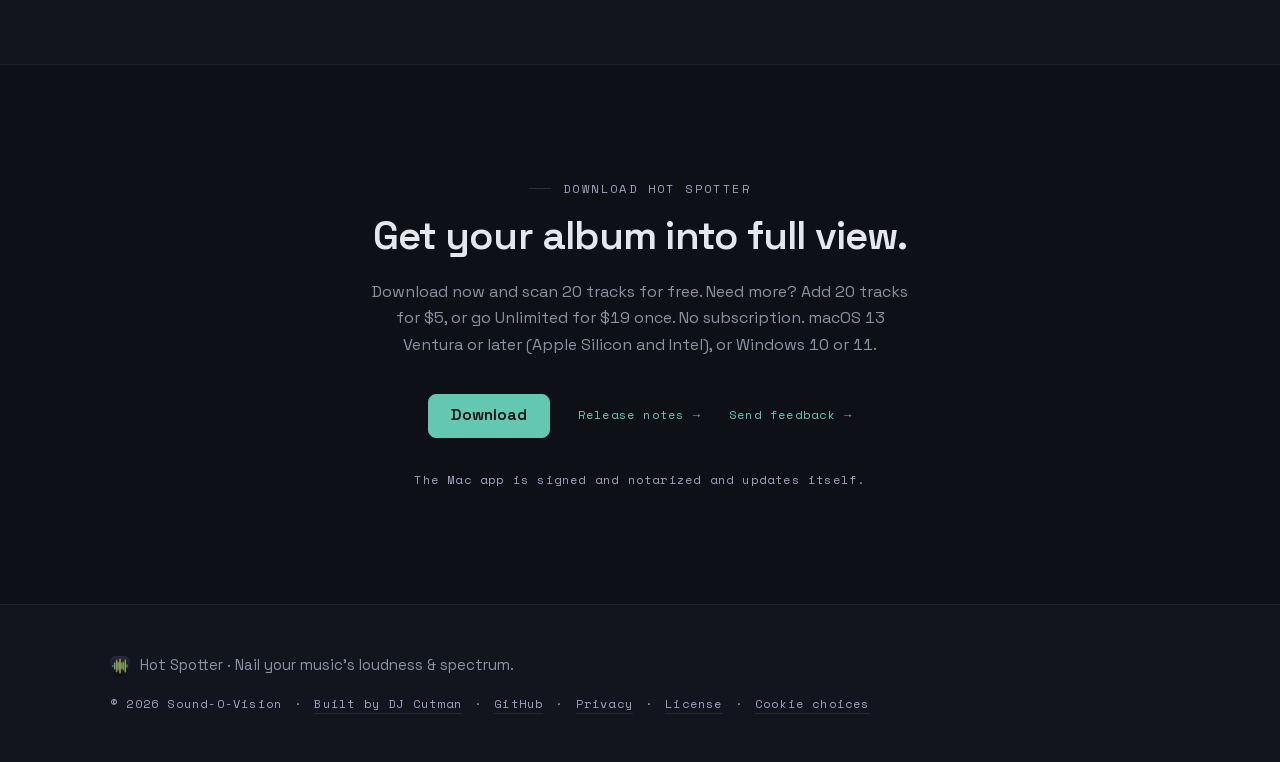
==== commit 3f9437ad: "site: home and download pages name 1.0.2 (private 67bfe41)" ====
--- a/index.html
+++ b/index.html
@@ -67,7 +67,7 @@
       "applicationCategory": "MultimediaApplication",
       "applicationSubCategory": "Album loudness meter",
       "operatingSystem": "macOS 13 or later, Windows 10 or 11",
-      "softwareVersion": "1.0.1",
+      "softwareVersion": "1.0.2",
       "downloadUrl": "https://hotspotter.studio/download.html",
       "releaseNotes": "https://hotspotter.studio/releases.html",
       "image": "https://hotspotter.studio/img/og-image.png",
@@ -214,7 +214,7 @@
       <img src="img/app-icon.png" alt="" width="24" height="24" decoding="async">
       <span class="wordmark-name">Hot Spotter</span>
       <!-- version: the latest PUBLIC release (github.com/soundovision/hotspotter/releases), not the working tree; hand-synced with the schema.org softwareVersion above -->
-      <span class="ver">v1.0.1</span>
+      <span class="ver">v1.0.2</span>
     </a>
     <nav class="head-nav" aria-label="Primary">
       <a class="navlink" href="#features">Features</a>
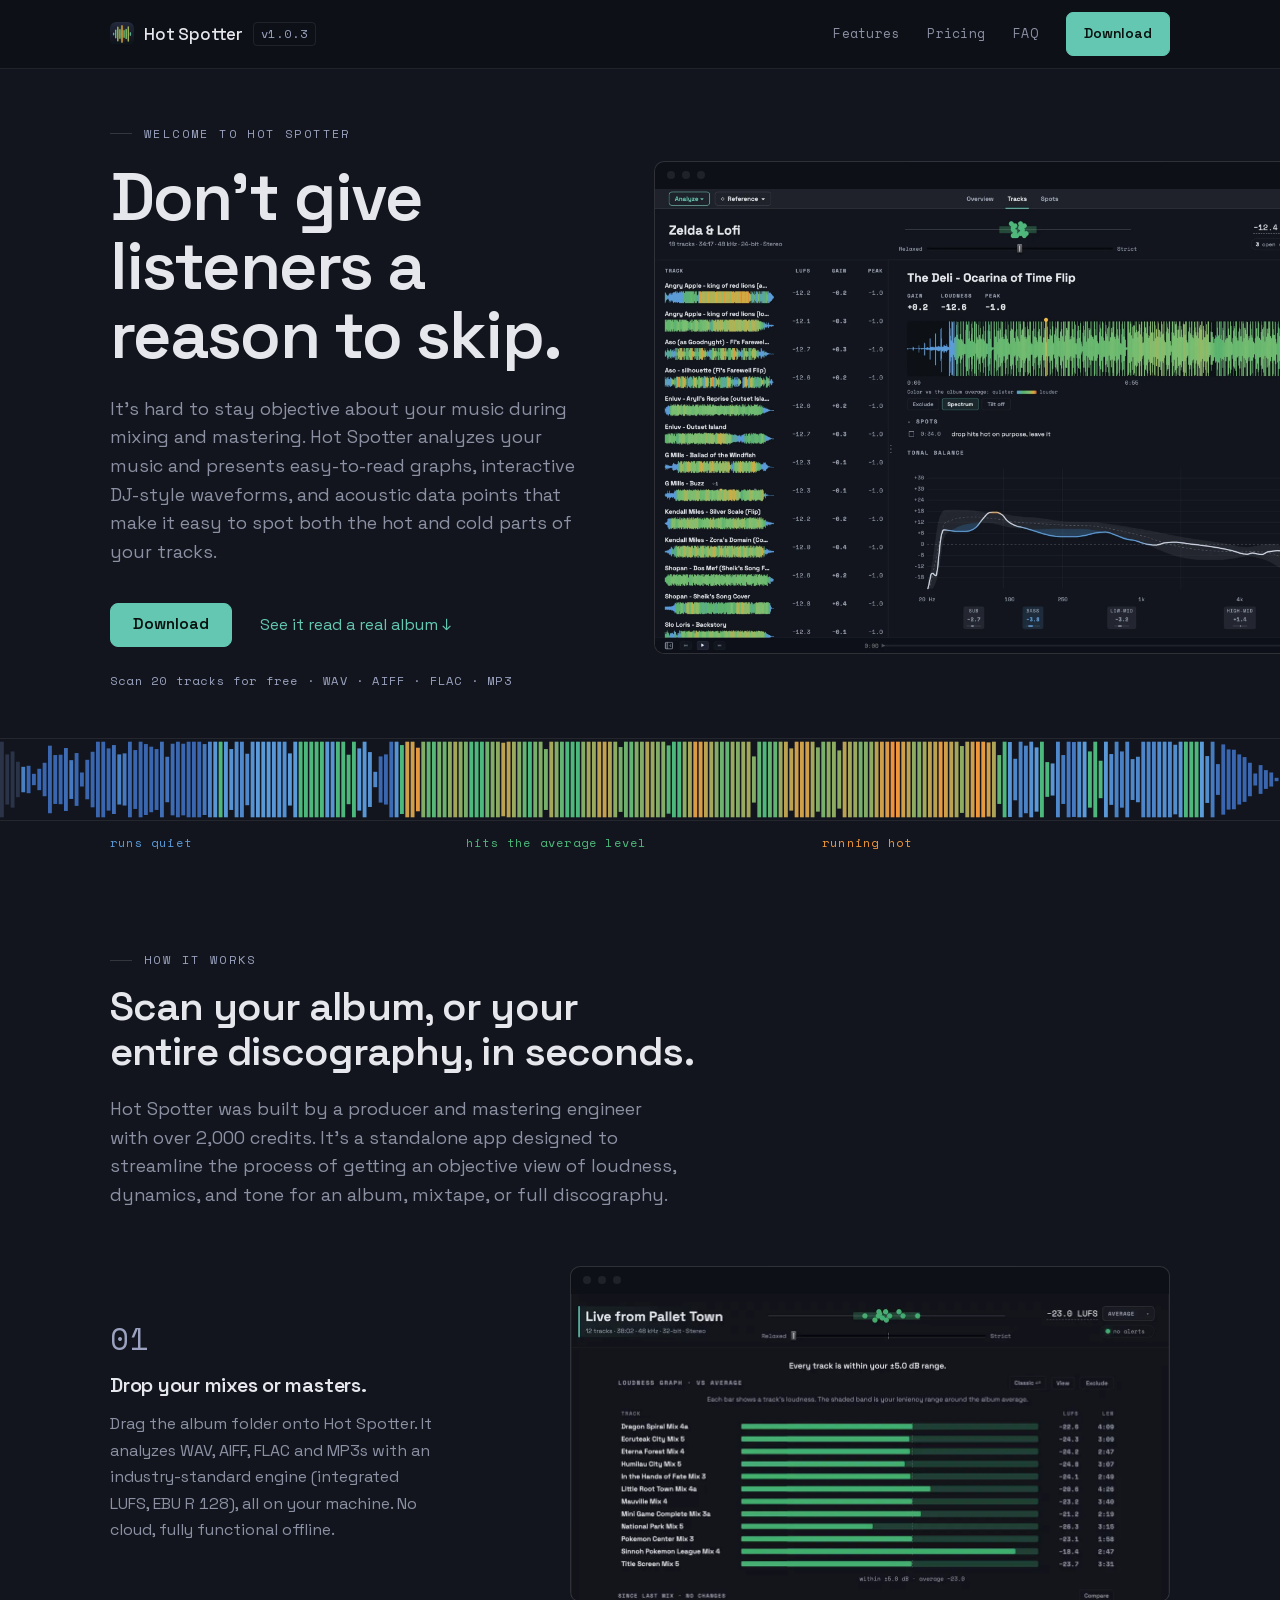
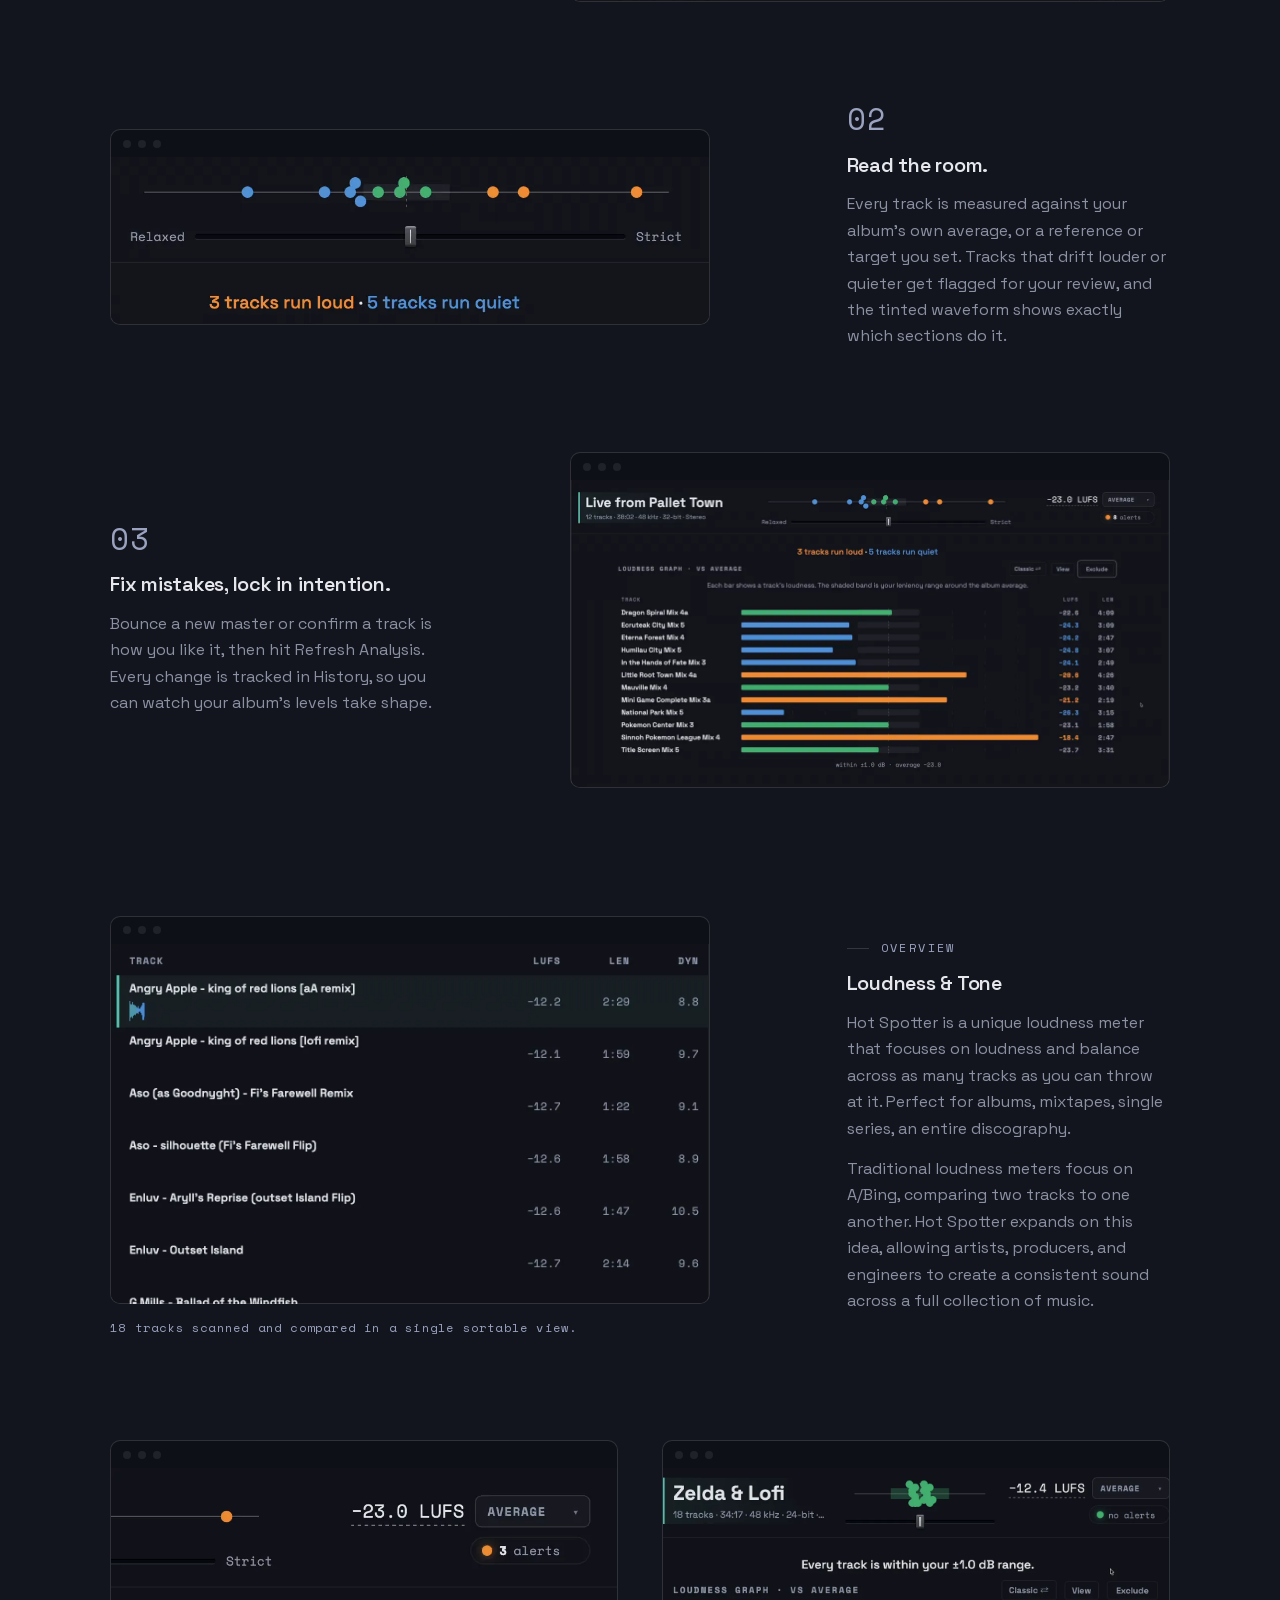
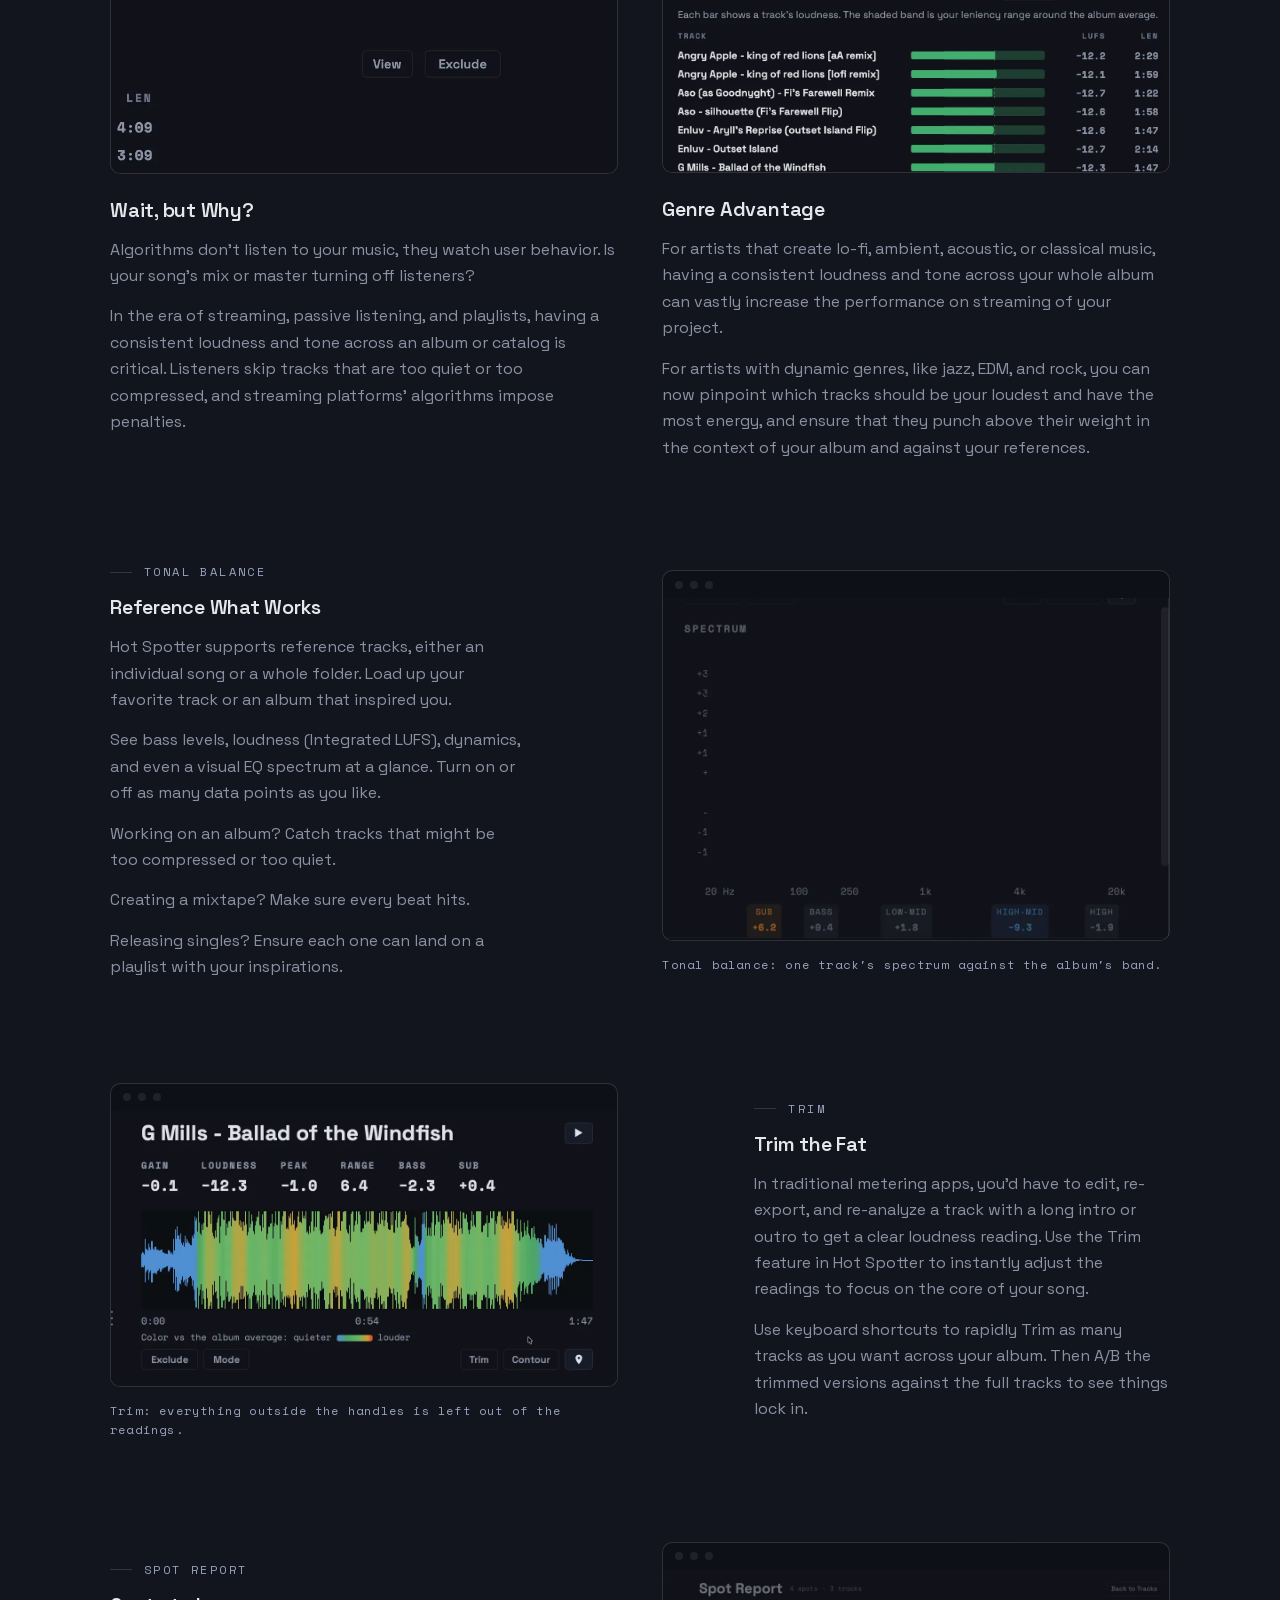
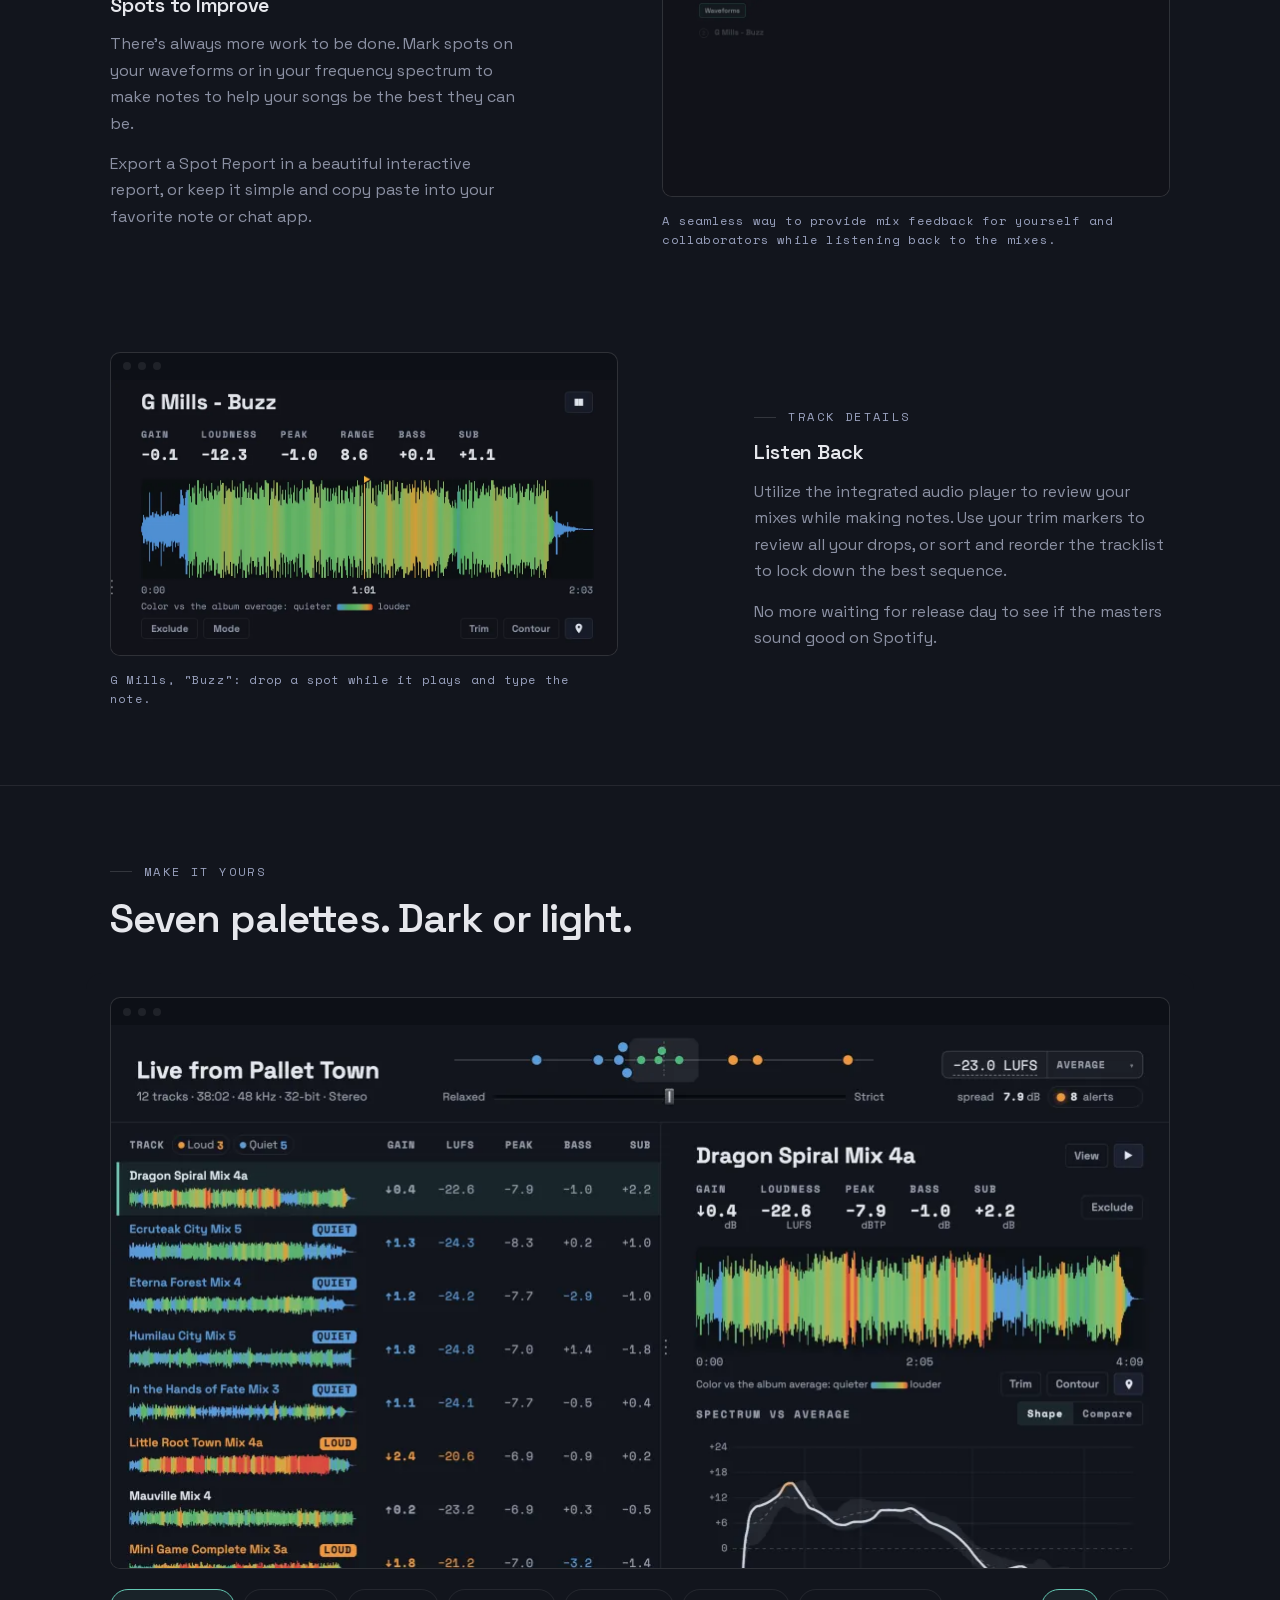
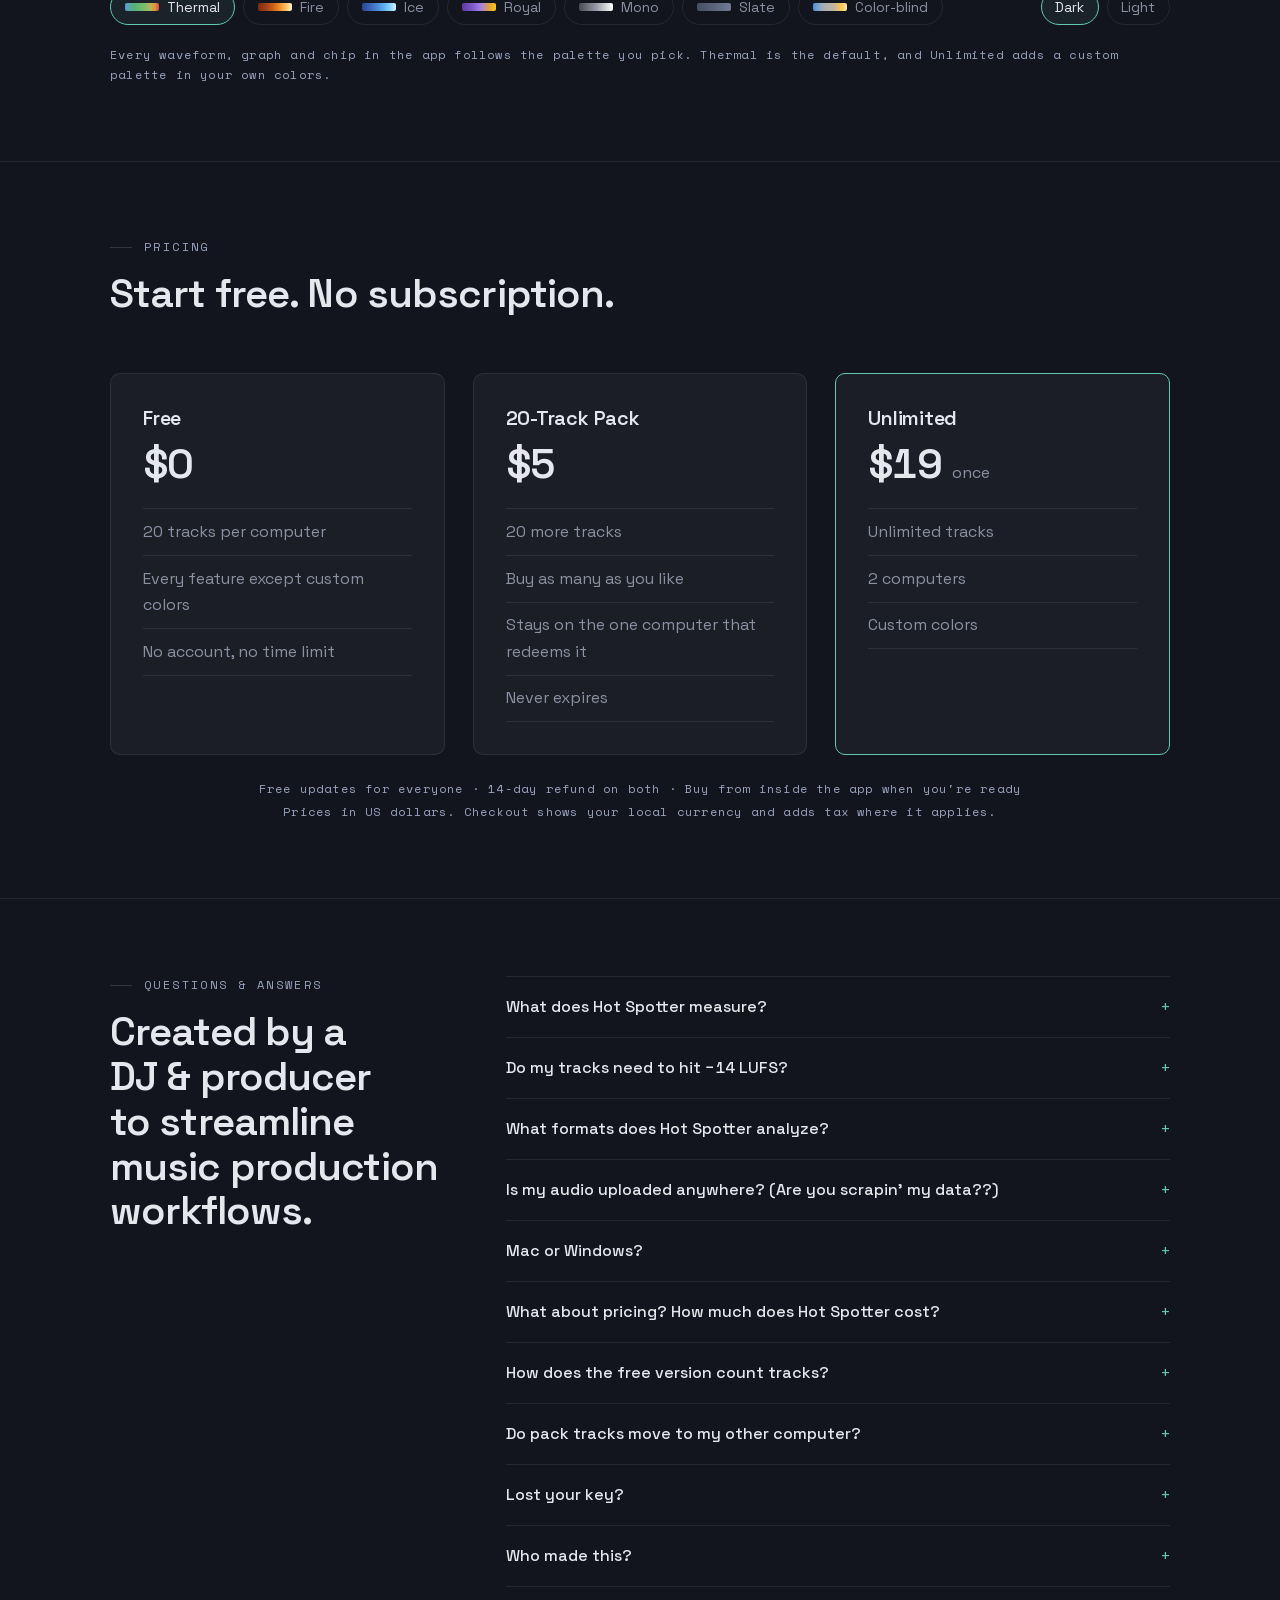
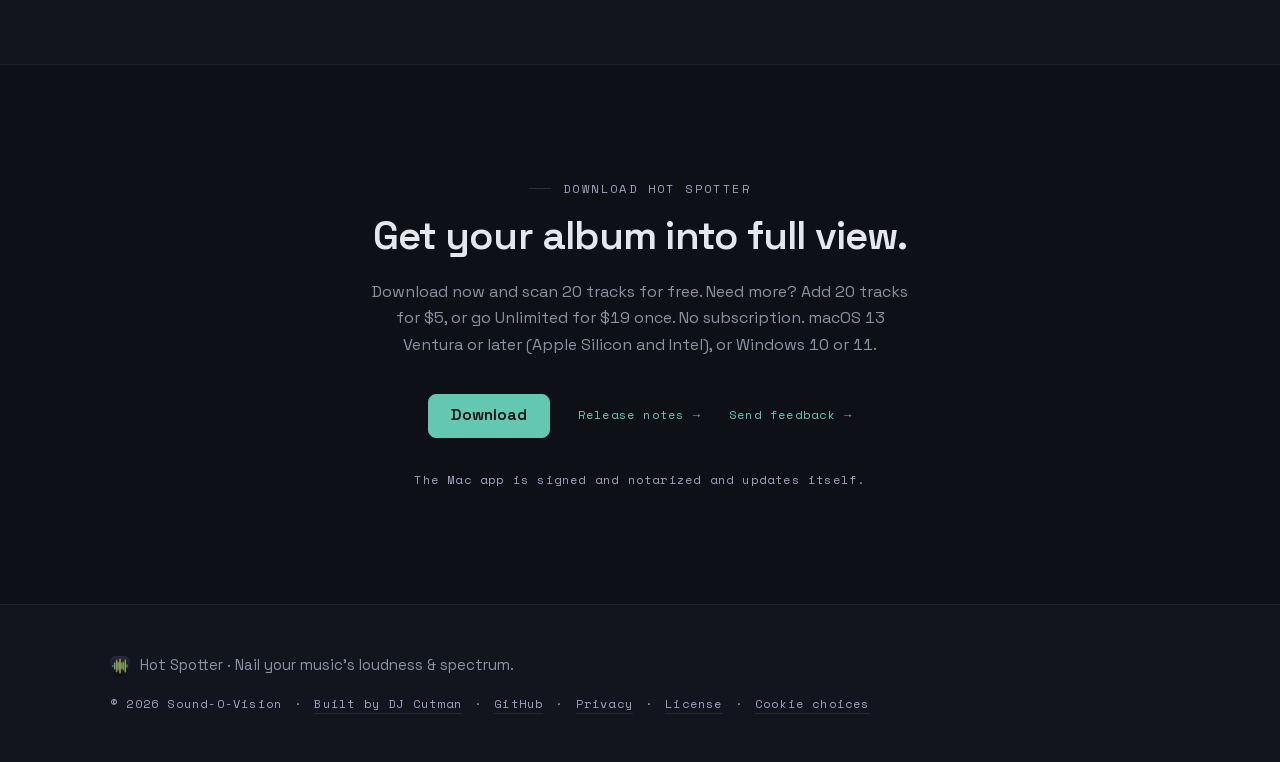
==== commit 07cffcc4: "site: 1.0.3 (download links, version, Release Notes, palette screenshots retaken on 1.0.3, Color-bli" ====
--- a/index.html
+++ b/index.html
@@ -67,7 +67,7 @@
       "applicationCategory": "MultimediaApplication",
       "applicationSubCategory": "Album loudness meter",
       "operatingSystem": "macOS 13 or later, Windows 10 or 11",
-      "softwareVersion": "1.0.2",
+      "softwareVersion": "1.0.3",
       "downloadUrl": "https://hotspotter.studio/download.html",
       "releaseNotes": "https://hotspotter.studio/releases.html",
       "image": "https://hotspotter.studio/img/og-image.png",
@@ -214,7 +214,7 @@
       <img src="img/app-icon.png" alt="" width="24" height="24" decoding="async">
       <span class="wordmark-name">Hot Spotter</span>
       <!-- version: the latest PUBLIC release (github.com/soundovision/hotspotter/releases), not the working tree; hand-synced with the schema.org softwareVersion above -->
-      <span class="ver">v1.0.2</span>
+      <span class="ver">v1.0.3</span>
     </a>
     <nav class="head-nav" aria-label="Primary">
       <a class="navlink" href="#features">Features</a>
@@ -434,7 +434,7 @@
             <button type="button" class="pal-chip" data-pal="royal" aria-pressed="false"><span class="pal-sw" aria-hidden="true"></span>Royal</button>
             <button type="button" class="pal-chip" data-pal="mono" aria-pressed="false"><span class="pal-sw" aria-hidden="true"></span>Mono</button>
             <button type="button" class="pal-chip" data-pal="quiet" aria-pressed="false"><span class="pal-sw" aria-hidden="true"></span>Slate</button>
-            <button type="button" class="pal-chip" data-pal="cvd" aria-pressed="false"><span class="pal-sw" aria-hidden="true"></span>Accessible</button>
+            <button type="button" class="pal-chip" data-pal="cvd" aria-pressed="false"><span class="pal-sw" aria-hidden="true"></span>Color-blind</button>
           </div>
           <div class="pal-theme" role="group" aria-label="App theme">
             <button type="button" class="pal-chip on" data-theme="dark" aria-pressed="true">Dark</button>
@@ -679,7 +679,9 @@
     else if (pal === 'quiet') stops = light
       ? [[-3.2,[140,146,164]],[3.2,[102,109,127]]]
       : [[-3.2,[70,78,100]],[3.2,[112,122,148]]];
-    else if (pal === 'cvd') { stops = [[-3.2,[47,111,196]],[-1.2,[118,152,203]],[0.3,[186,180,168]],[1.8,[228,155,58]],[3.2,[186,66,14]]]; dim = light ? 0.88 : 1; }
+    else if (pal === 'cvd') stops = light
+      ? [[-3.2,[47,111,208]],[-1.3,[146,152,165]],[0.6,[166,156,141]],[2.2,[224,161,0]],[3.2,[150,104,0]]]
+      : [[-3.2,[74,143,224]],[-1.3,[169,173,182]],[0.6,[190,180,162]],[2.2,[255,198,74]],[3.2,[255,233,181]]];
     else { stops = [[-3.2,[91,155,217]],[-1.3,[88,178,110]],[0.6,[124,191,114]],[2.2,[224,168,60]],[3.2,[216,75,64]]]; dim = light ? 0.88 : 1; }
     var v = Math.max(-3.2, Math.min(3.2, dev));
     var a = stops[0], b = stops[stops.length - 1];
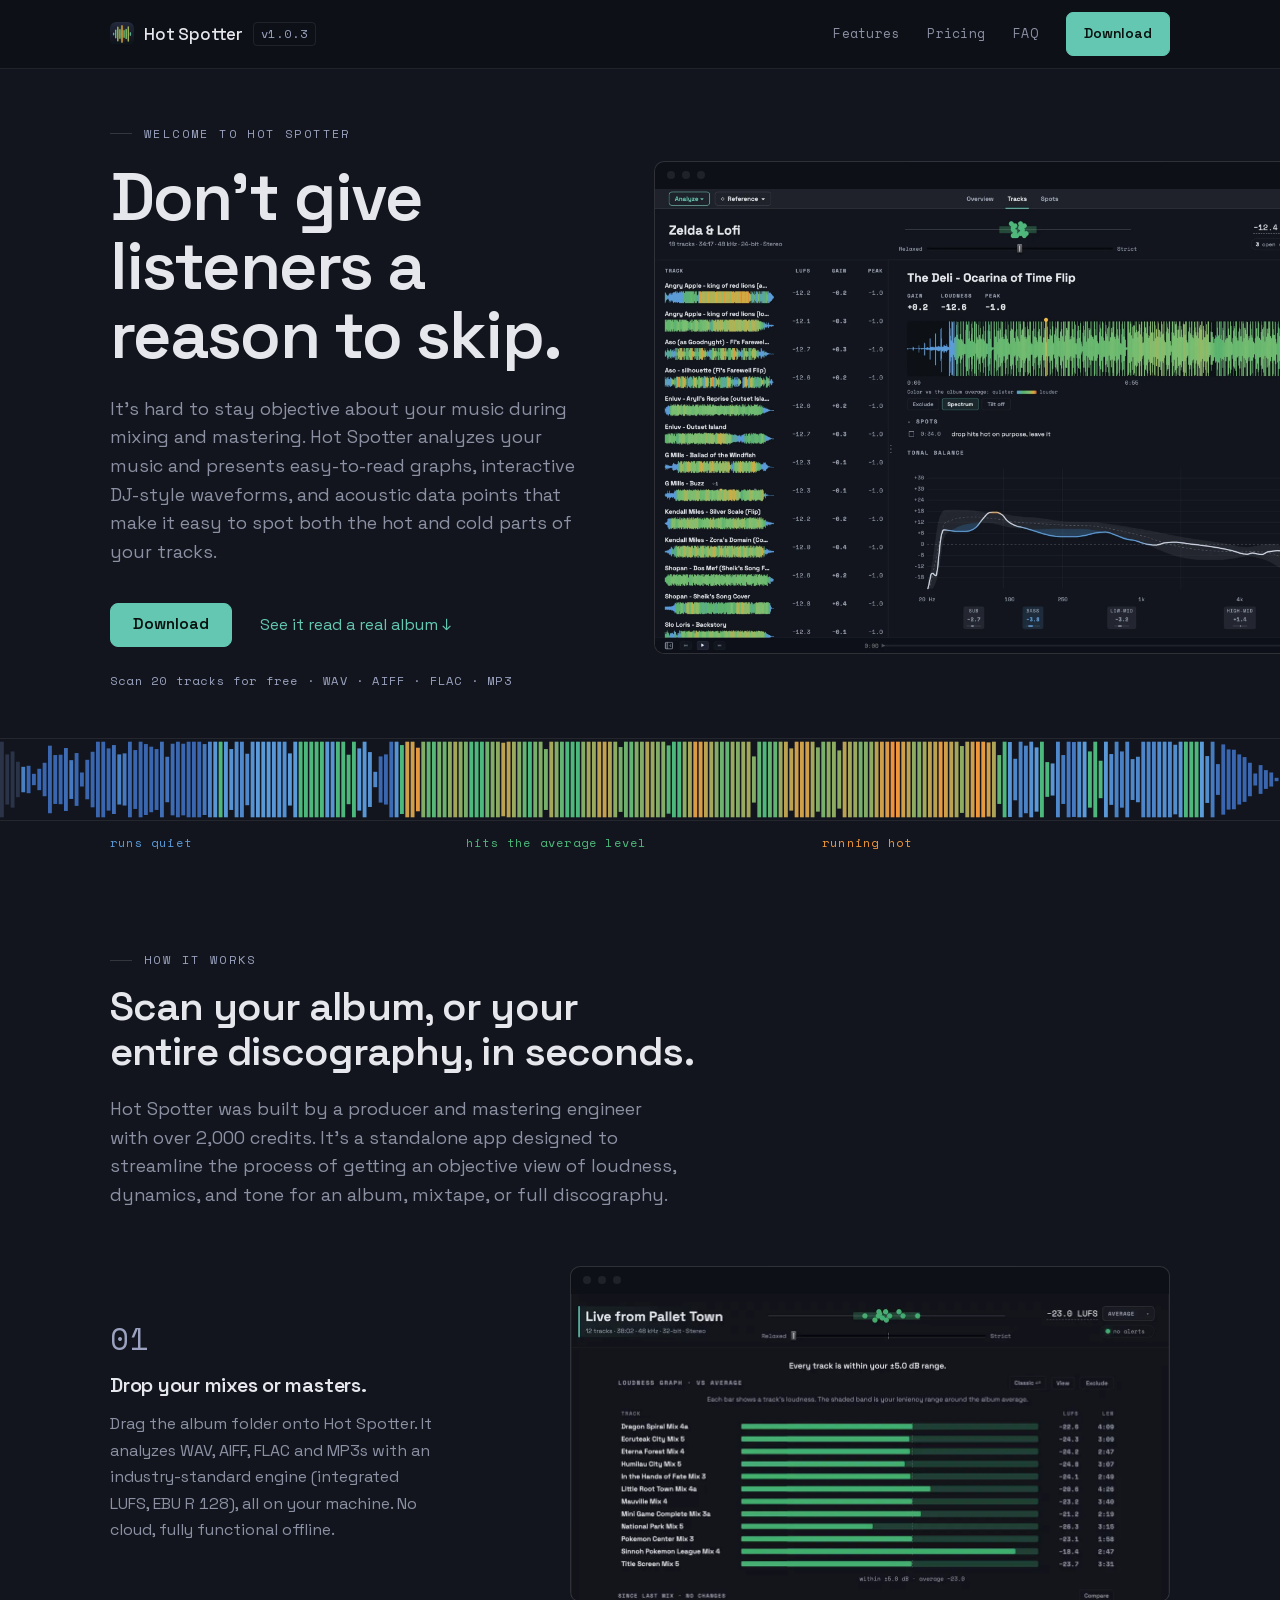
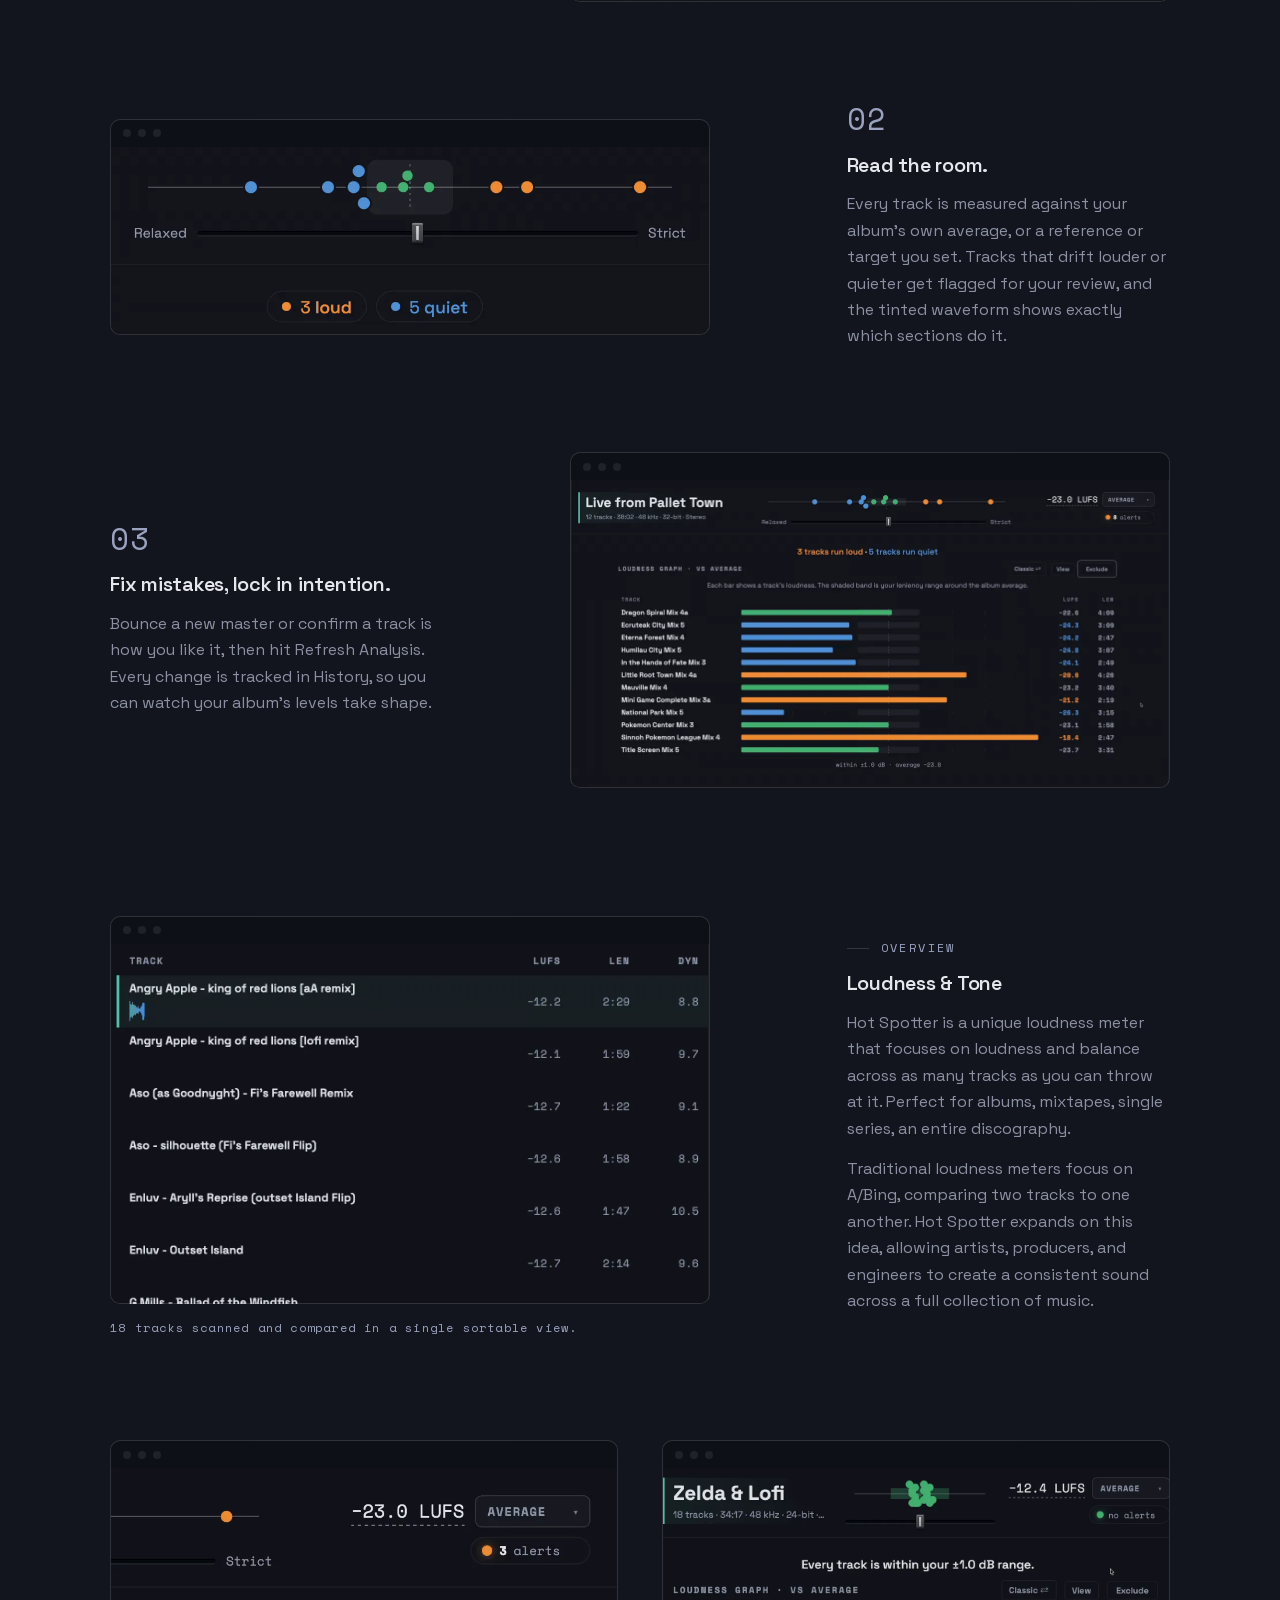
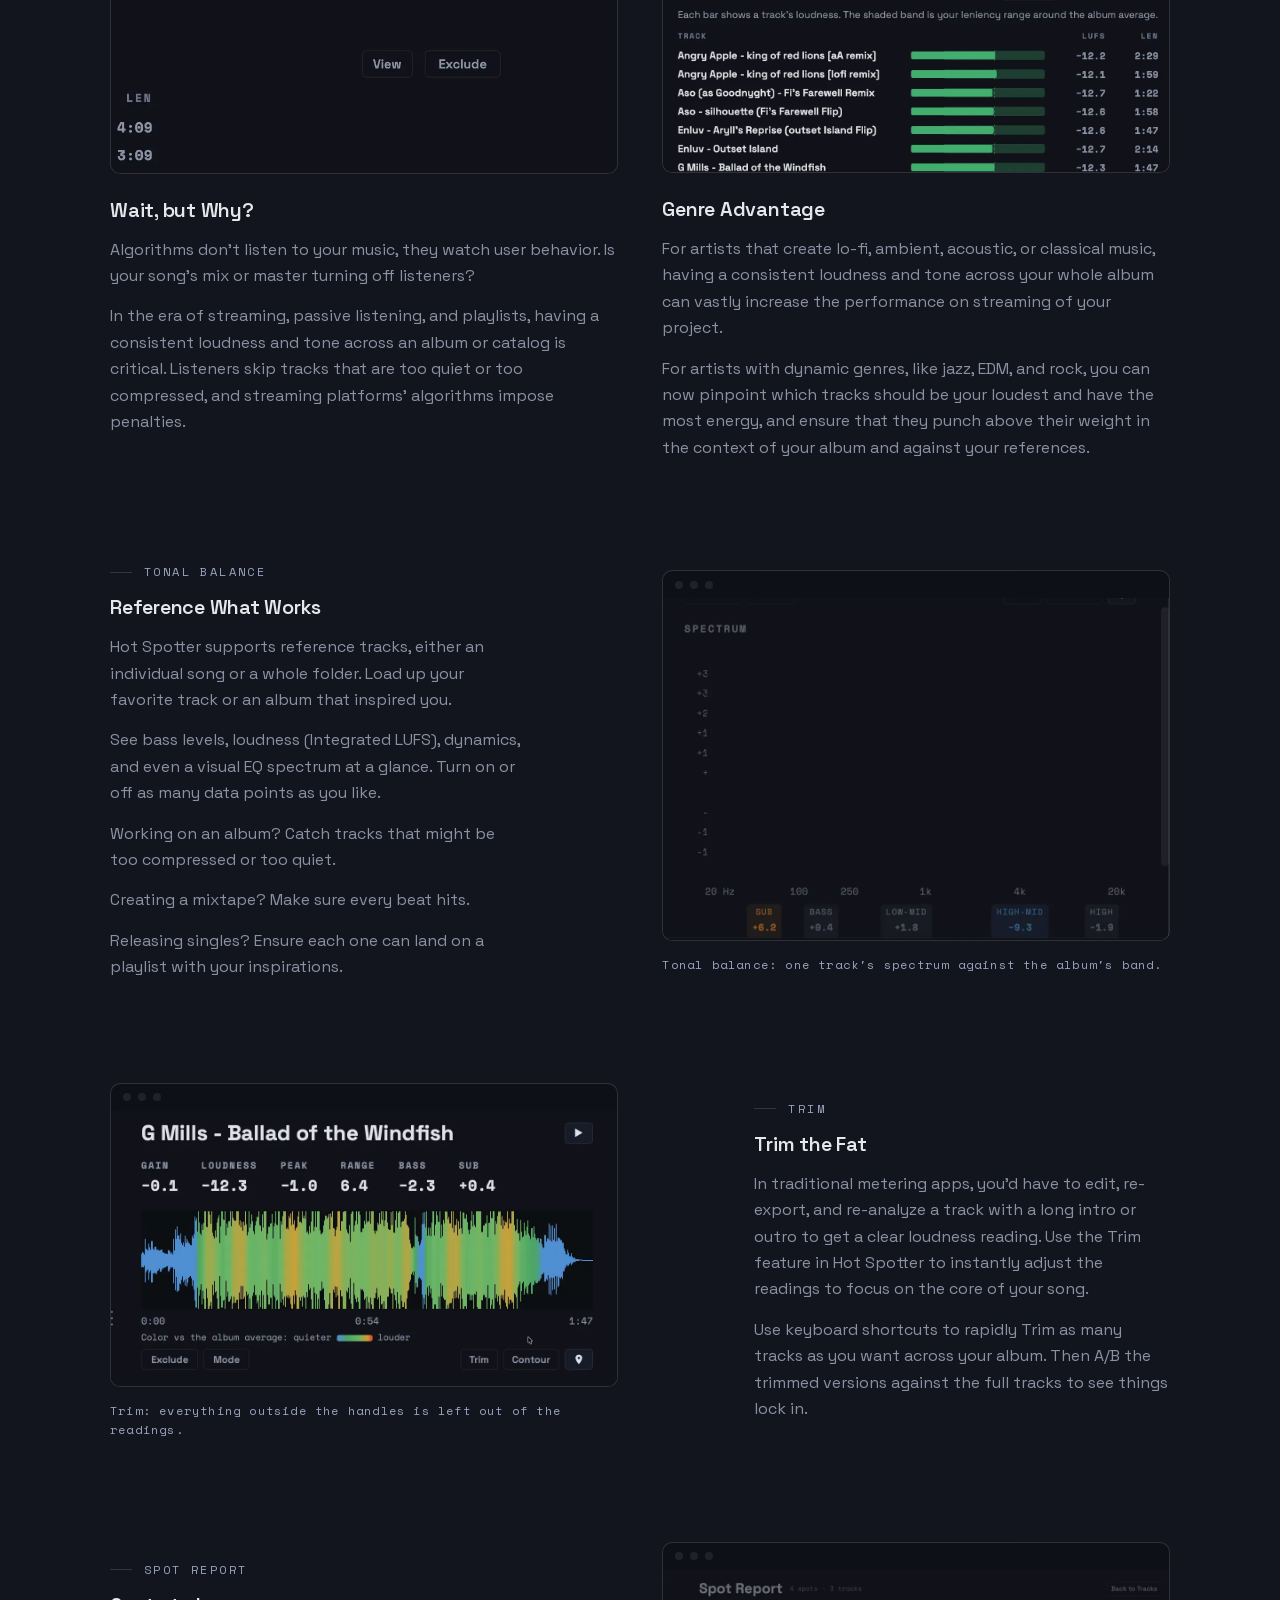
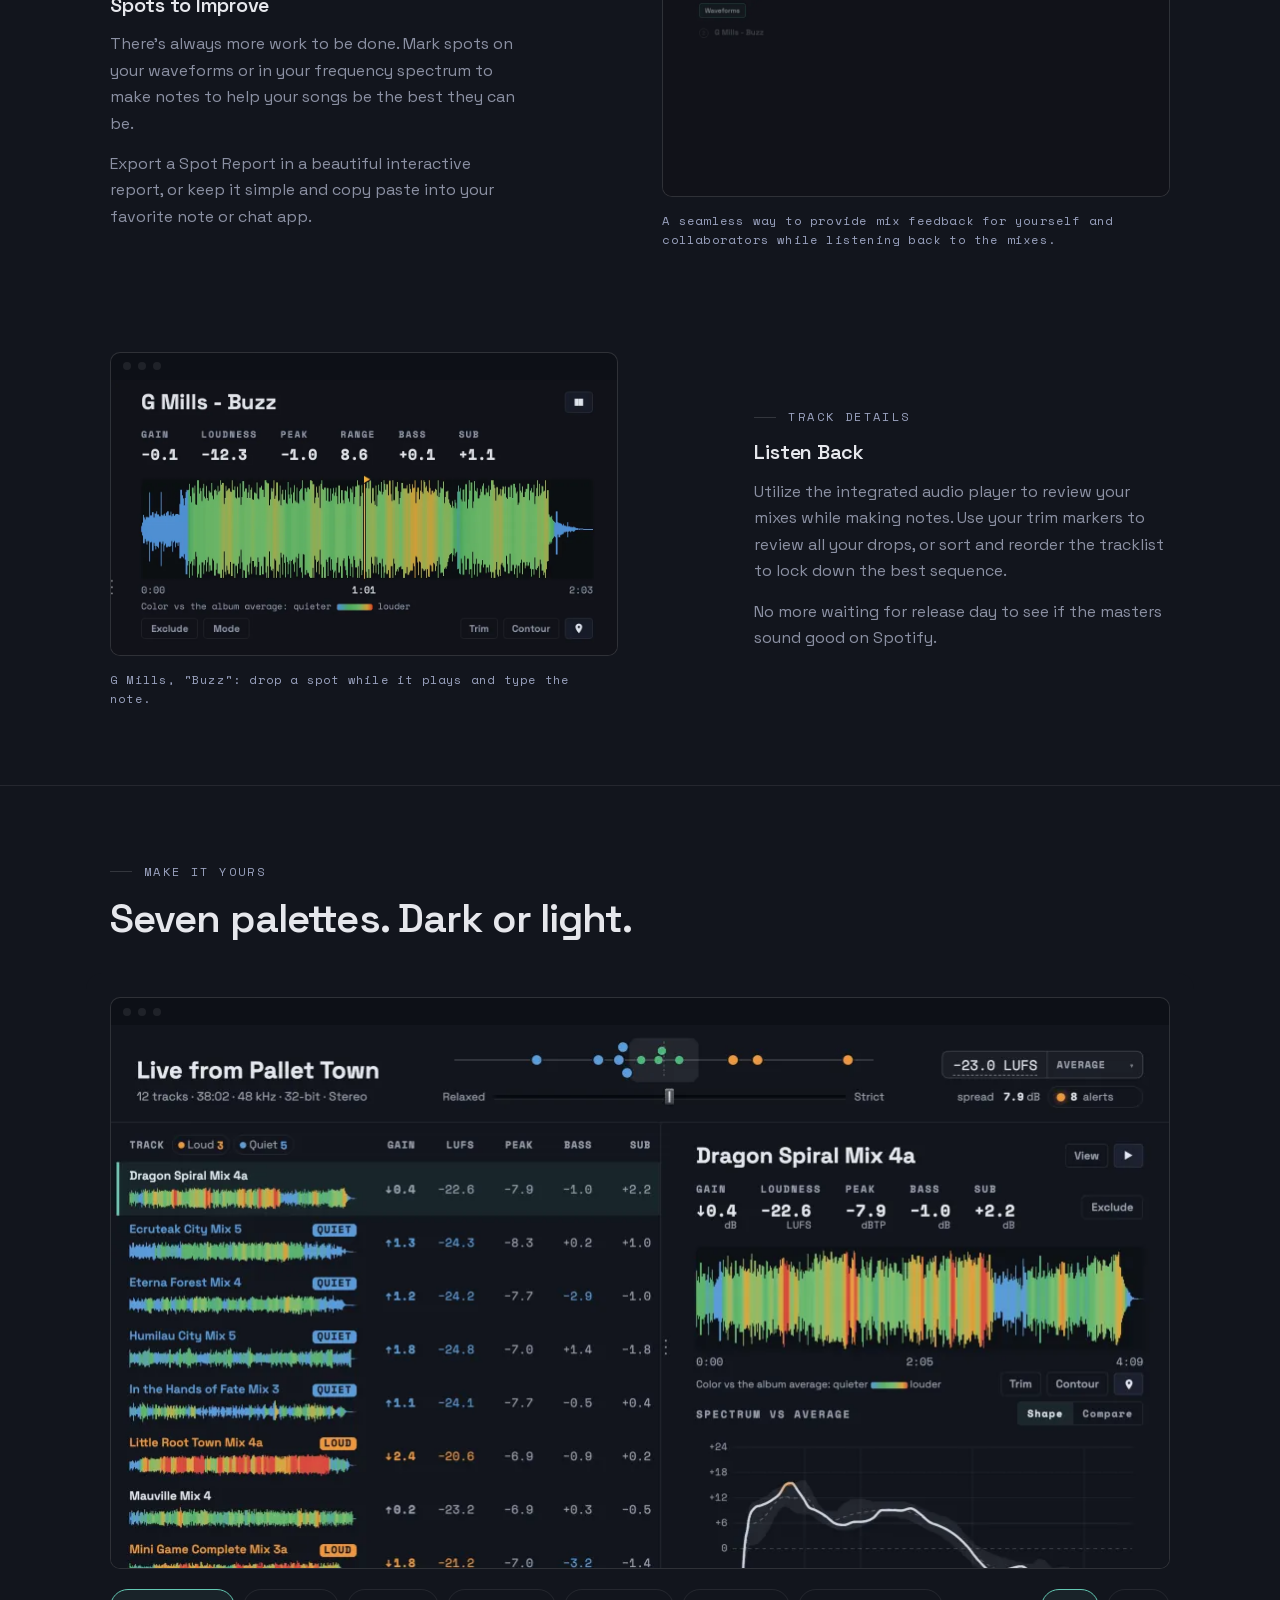
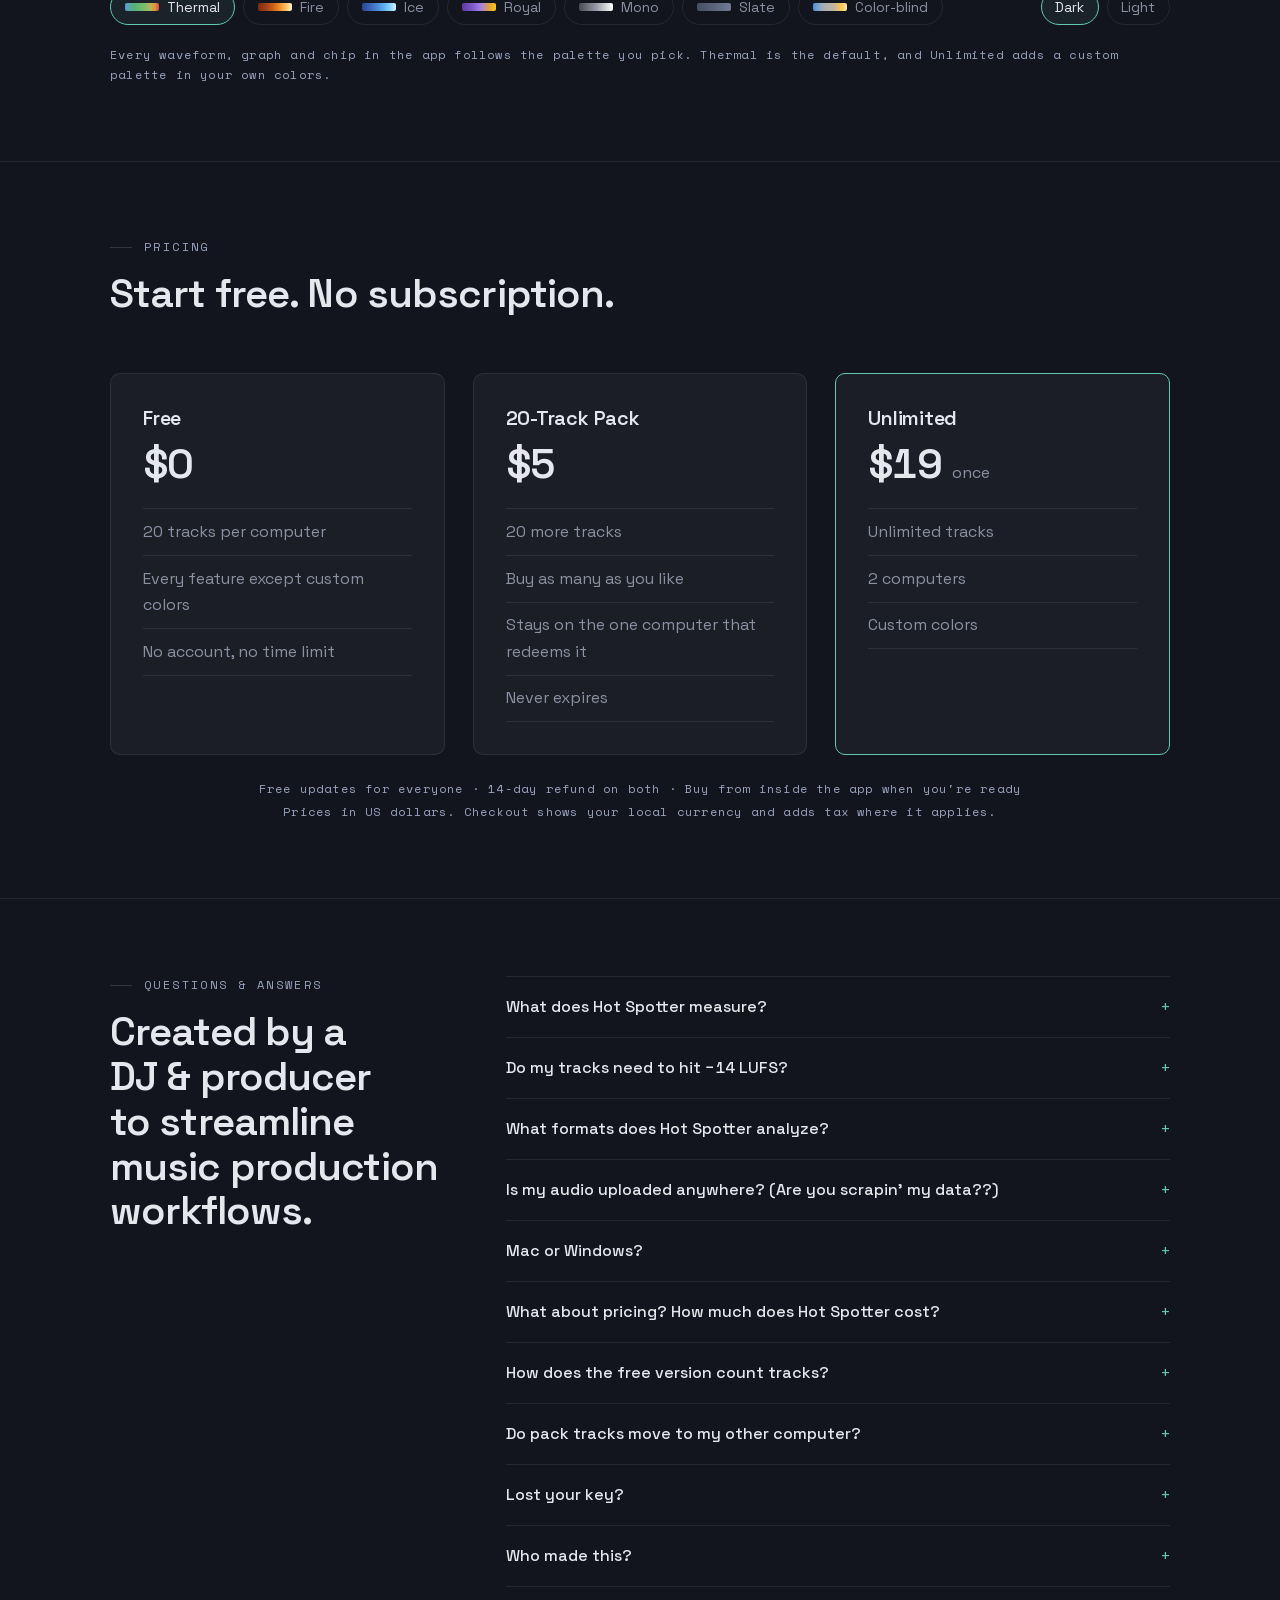
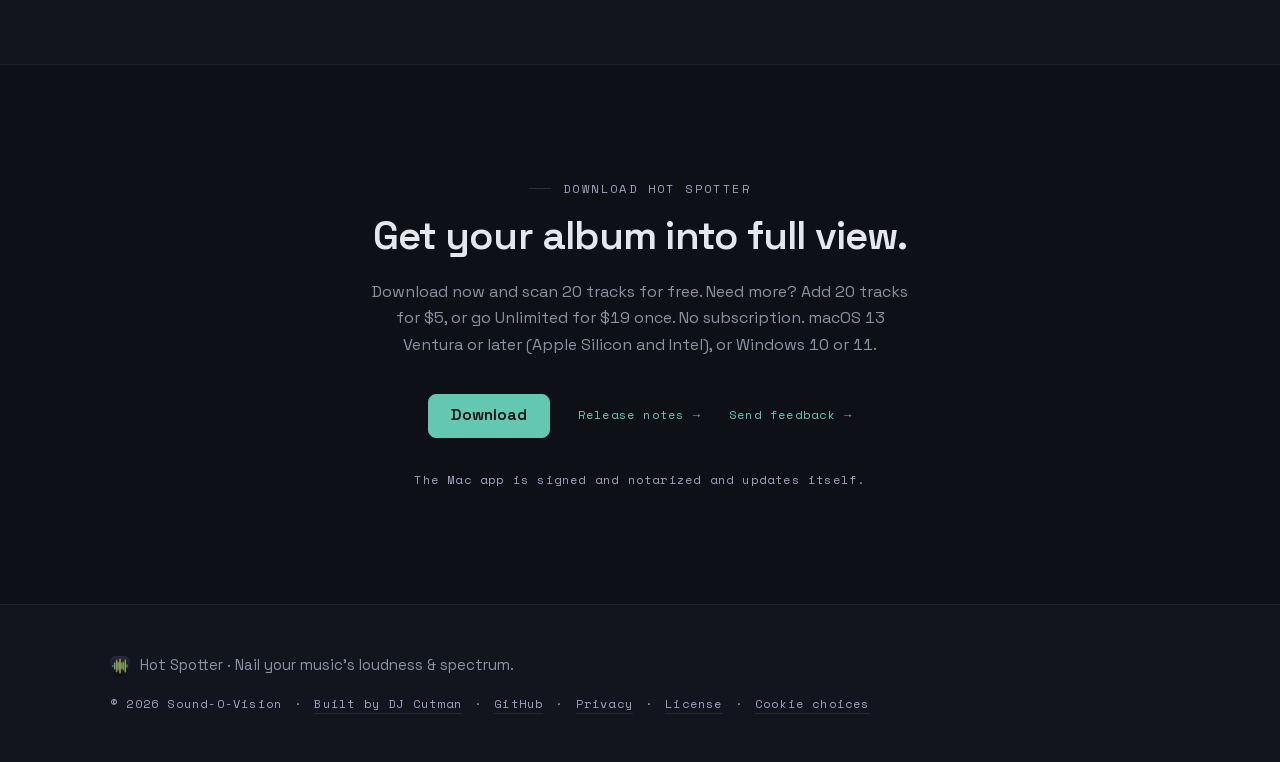
==== commit 10b71b61: "site: pricing cards link to download/checkout; 02 clip on the 1.0.3 UI (private f835e87)" ====
--- a/index.html
+++ b/index.html
@@ -278,7 +278,7 @@
         <li class="row row-wide row-ml">
           <figure class="frame media">
             <div class="chrome" aria-hidden="true"><span></span><span></span><span></span></div>
-            <video class="clip" src="clips/02-slider-sweep.mp4" poster="clips/02-slider-sweep.webp" width="1040" height="290" muted loop playsinline preload="none" aria-label="The leniency slider sweeping from Relaxed to Strict and back: each track&#x27;s dot on the loudness fingerprint turns blue, green or orange, and the summary counts the tracks that run loud or quiet."></video>
+            <video class="clip" src="clips/02-slider-sweep.mp4" poster="clips/02-slider-sweep.webp" width="1040" height="326" muted loop playsinline preload="none" aria-label="The leniency slider sweeping toward Relaxed and back: each track&#x27;s dot on the loudness fingerprint turns blue, green or orange, and the pills count the tracks that run loud or quiet."></video>
           </figure>
           <div class="row-text">
             <span class="num" aria-hidden="true">02</span>
@@ -453,7 +453,7 @@
         <h2 id="pricing-h">Start free. No subscription.</h2>
       </div>
       <div class="tiers">
-        <article class="tier">
+        <a class="tier" href="download.html" aria-label="Free: download Hot Spotter">
           <h3>Free</h3>
           <p class="tier-price">$0</p>
           <ul>
@@ -461,8 +461,8 @@
             <li>Every feature except custom colors</li>
             <li>No account, no time limit</li>
           </ul>
-        </article>
-        <article class="tier">
+        </a>
+        <a class="tier" href="https://checkout.dodopayments.com/buy/pdt_0NqauK1SSwC1cmvrOm9oX?redirect_url=https%3A%2F%2Fhotspotter.studio%2Fthanks.html" aria-label="Buy the 20-Track Pack, $5">
           <h3>20-Track Pack</h3>
           <p class="tier-price">$5</p>
           <ul>
@@ -471,8 +471,8 @@
             <li>Stays on the one computer that redeems it</li>
             <li>Never expires</li>
           </ul>
-        </article>
-        <article class="tier tier-pick">
+        </a>
+        <a class="tier tier-pick" href="https://checkout.dodopayments.com/buy/pdt_0Nqau8iUXMR6RtdJGPnSs?redirect_url=https%3A%2F%2Fhotspotter.studio%2Fthanks.html" aria-label="Buy Unlimited, $19 once">
           <h3>Unlimited</h3>
           <p class="tier-price">$19 <span>once</span></p>
           <ul>
@@ -480,7 +480,7 @@
             <li>2 computers</li>
             <li>Custom colors</li>
           </ul>
-        </article>
+        </a>
       </div>
       <p class="micro fine tier-note">Free updates for everyone · 14-day refund on both · Buy from inside the app when you're ready</p>
       <p class="micro fine tier-note">Prices in US dollars. Checkout shows your local currency and adds tax where it applies.</p>
--- a/site.css
+++ b/site.css
@@ -537,6 +537,9 @@
   gap: clamp(1rem, 2.5vw, 1.75rem);
 }
 .tier {
+  display: block;
+  color: inherit;
+  text-decoration: none;
   padding: clamp(1.5rem, 3vw, 2rem);
   border: 1px solid var(--line);
   border-radius: var(--radius);
